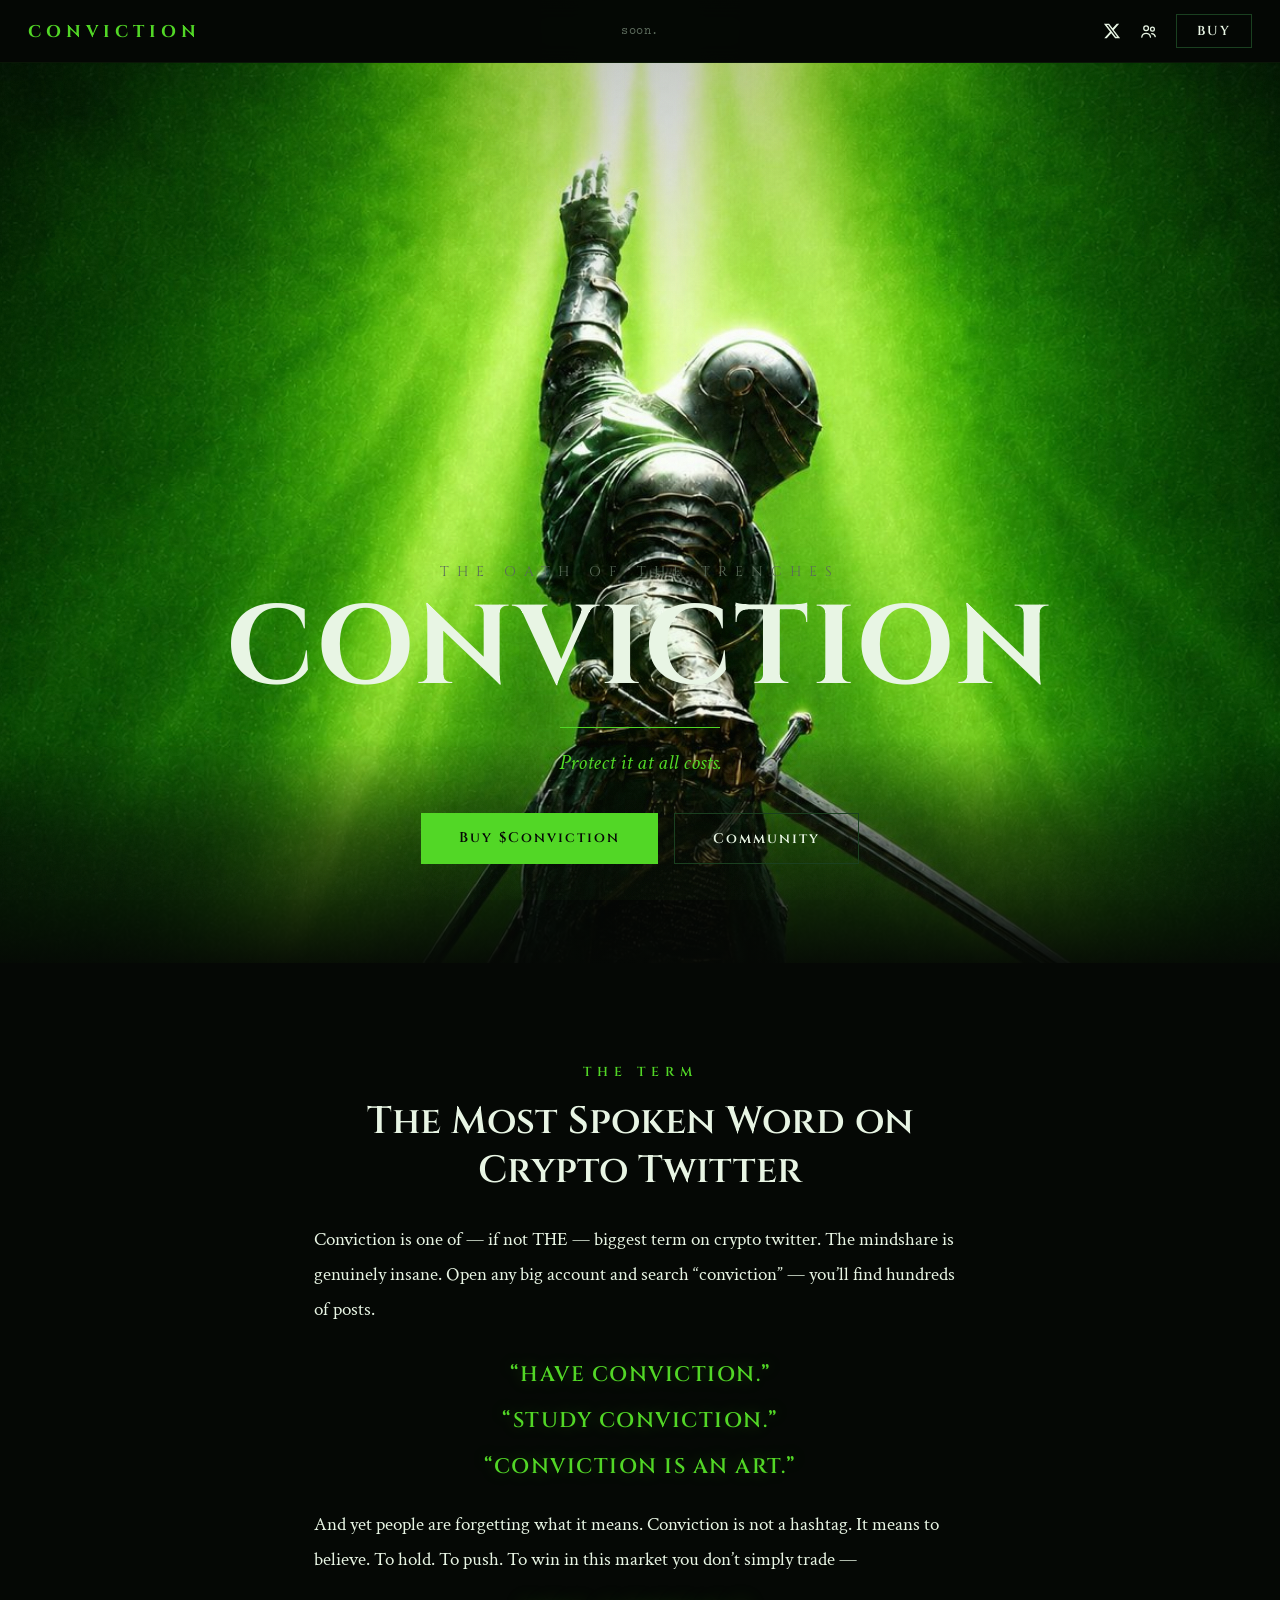
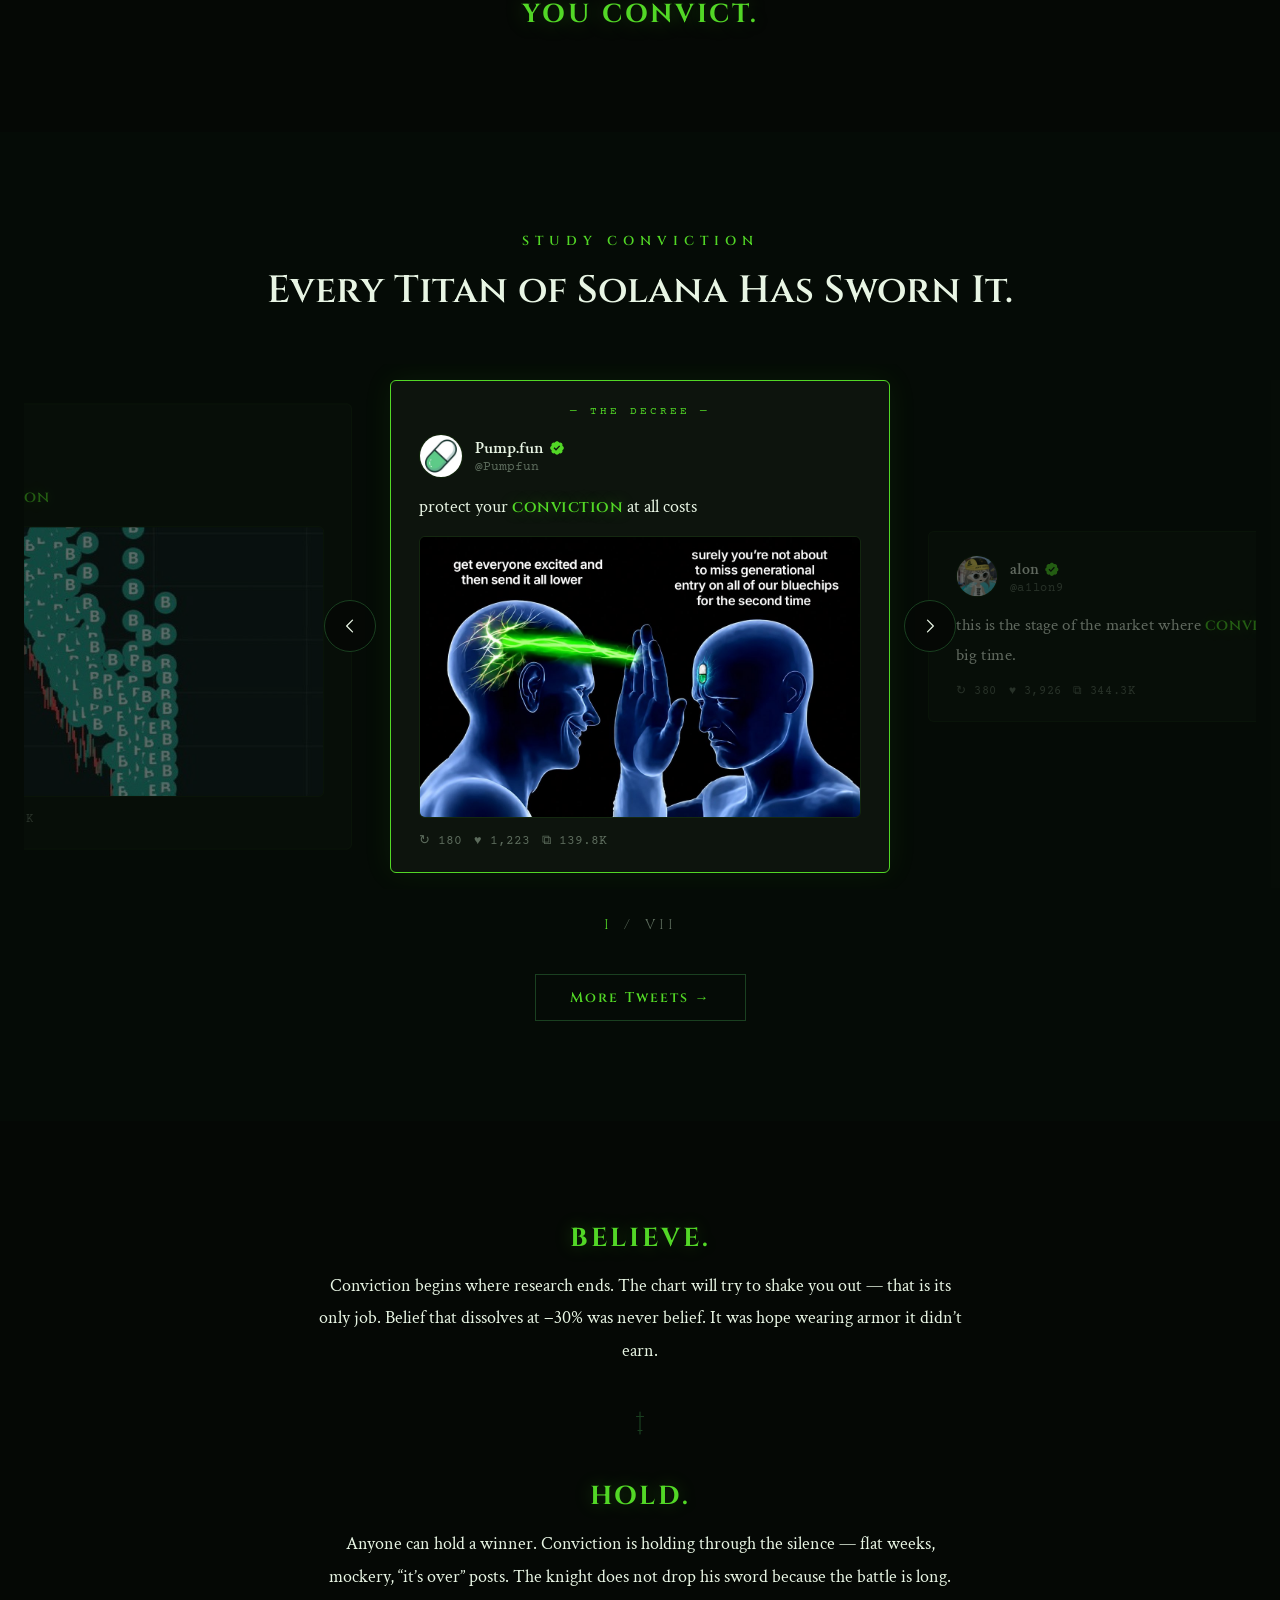
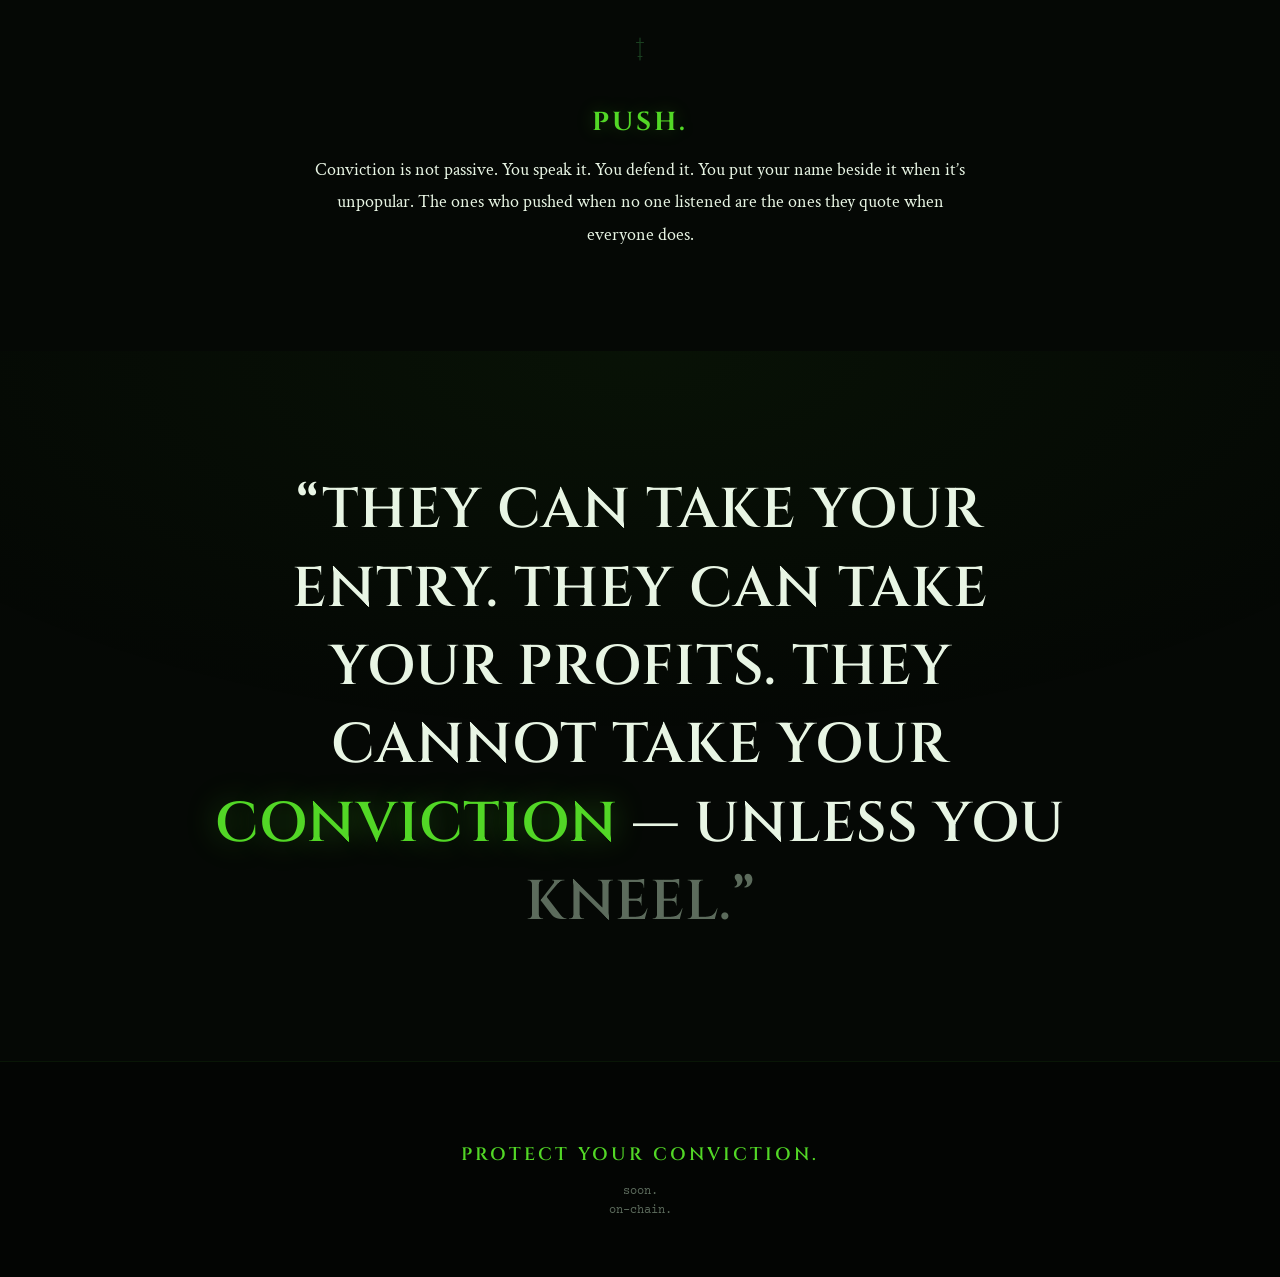
==== index.html @ 2b57e134 "Looped tweet gallery, compressed hero banner (2.2MB png -> 211KB jpg) Co-Authored-By: Claude Fable 5" ====
<!DOCTYPE html>
<html lang="en">
<head>
<meta charset="UTF-8">
<meta name="viewport" content="width=device-width, initial-scale=1.0">
<title>CONVICTION — Protect Your Conviction</title>
<meta name="description" content="Conviction is not a hashtag. It means to believe. To hold. To push. Protect it at all costs.">
<meta property="og:title" content="CONVICTION — Protect Your Conviction">
<meta property="og:description" content="The oath of the trenches. Protect it at all costs.">
<meta property="og:image" content="/static/hero.jpg">
<meta property="og:type" content="website">
<link rel="icon" href="/favicon.ico">
<link rel="preconnect" href="https://fonts.googleapis.com">
<link rel="preconnect" href="https://fonts.gstatic.com" crossorigin>
<link href="https://fonts.googleapis.com/css2?family=Cinzel:wght@400;600;700&family=Crimson+Text:ital,wght@0,400;0,600;1,400&family=Courier+Prime&display=swap" rel="stylesheet">
<link rel="stylesheet" href="style.css">
</head>
<body>

<!-- ambient layers -->
<div class="ray" aria-hidden="true"></div>
<div class="grain" aria-hidden="true"></div>

<!-- NAV -->
<nav class="nav">
  <a class="nav-brand" href="#top">CONVICTION</a>
  <button class="nav-ca js-copy" type="button" title="copy contract address">
    <span class="js-ca">soon.</span>
  </button>
  <div class="nav-right">
    <a class="nav-icon js-x" href="#" target="_blank" rel="noopener" aria-label="X">
      <svg viewBox="0 0 24 24" width="18" height="18" fill="currentColor"><path d="M18.244 2.25h3.308l-7.227 8.26 8.502 11.24H16.17l-5.214-6.817L4.99 21.75H1.68l7.73-8.835L1.254 2.25H8.08l4.713 6.231zm-1.161 17.52h1.833L7.084 4.126H5.117z"/></svg>
    </a>
    <a class="nav-icon js-community" href="#" target="_blank" rel="noopener" aria-label="Community">
      <svg viewBox="0 0 24 24" width="19" height="19" fill="none" stroke="currentColor" stroke-width="1.6" stroke-linecap="round" stroke-linejoin="round"><circle cx="9" cy="8" r="3"/><path d="M3.5 19c.6-3 2.8-4.5 5.5-4.5s4.9 1.5 5.5 4.5"/><circle cx="17" cy="9" r="2.4"/><path d="M16 14.7c2.3.2 4 1.6 4.5 3.8"/></svg>
    </a>
    <a class="nav-acquire js-buy" href="#" target="_blank" rel="noopener">BUY</a>
  </div>
</nav>

<!-- I — HERO -->
<header class="hero" id="top">
  <img class="hero-img" src="static/hero.jpg" alt="" onerror="this.style.display='none'">
  <div class="hero-overlay"></div>
  <div class="hero-content">
    <p class="hero-kicker">THE OATH OF THE TRENCHES</p>
    <h1 class="hero-title">CONVICTION</h1>
    <div class="hero-line"></div>
    <p class="hero-sub">Protect it at all costs.</p>
    <div class="hero-actions">
      <a class="btn btn-solid js-buy" href="#" target="_blank" rel="noopener">Buy $Conviction</a>
      <a class="btn btn-ghost js-community" href="#" target="_blank" rel="noopener">Community</a>
    </div>
  </div>
</header>

<main>

<!-- II — THE TERM -->
<section class="section term reveal" id="term">
  <p class="eyebrow">THE TERM</p>
  <h2 class="section-title">The Most Spoken Word on Crypto Twitter</h2>
  <p class="prose">Conviction is one of — if not THE — biggest term on crypto twitter. The mindshare is genuinely insane. Open any big account and search &ldquo;conviction&rdquo; — you&rsquo;ll find hundreds of posts.</p>
  <div class="commandments">
    <p class="commandment">&ldquo;HAVE CONVICTION.&rdquo;</p>
    <p class="commandment">&ldquo;STUDY CONVICTION.&rdquo;</p>
    <p class="commandment">&ldquo;CONVICTION IS AN ART.&rdquo;</p>
  </div>
  <p class="prose">And yet people are forgetting what it means. Conviction is not a hashtag. It means to believe. To hold. To push. To win in this market you don&rsquo;t simply trade —</p>
  <p class="term-final">YOU CONVICT.</p>
</section>

<!-- III — THE ARCHIVE (gallery) -->
<section class="section archive" id="archive">
  <div class="archive-head reveal">
    <p class="eyebrow">STUDY CONVICTION</p>
    <h2 class="section-title">Every Titan of Solana Has Sworn It.</h2>
  </div>

  <div class="gallery reveal">
    <button class="gal-arrow gal-prev" type="button" aria-label="Previous tweet">
      <svg viewBox="0 0 24 24" width="20" height="20" fill="none" stroke="currentColor" stroke-width="1.5" stroke-linecap="round" stroke-linejoin="round"><path d="M15 5l-7 7 7 7"/></svg>
    </button>

    <div class="gal-track" id="galTrack">

      <!-- 1. pump.fun — THE DECREE -->
      <a class="tweet tweet-main" href="https://x.com/Pumpfun/status/2074941511607750800" target="_blank" rel="noopener">
        <p class="decree">— THE DECREE —</p>
        <div class="tweet-head">
          <img class="tweet-avatar" src="static/avatars/pumpfun.jpg" alt="" onerror="this.style.visibility='hidden'">
          <div class="tweet-id">
            <span class="tweet-name">Pump.fun
              <svg class="verified" viewBox="0 0 24 24" width="16" height="16" fill="currentColor"><path d="M22.25 12c0-1.43-.88-2.67-2.19-3.34.46-1.39.2-2.9-.81-3.91s-2.52-1.27-3.91-.81c-.66-1.31-1.91-2.19-3.34-2.19s-2.67.88-3.33 2.19c-1.4-.46-2.91-.2-3.92.81s-1.26 2.52-.8 3.91c-1.31.67-2.2 1.91-2.2 3.34s.89 2.67 2.2 3.34c-.46 1.39-.21 2.9.8 3.91s2.52 1.26 3.91.81c.67 1.31 1.91 2.19 3.34 2.19s2.68-.88 3.34-2.19c1.39.45 2.9.2 3.91-.81s1.27-2.52.81-3.91c1.31-.67 2.19-1.91 2.19-3.34zm-11.71 4.2L6.8 12.46l1.41-1.42 2.26 2.26 4.8-5.23 1.47 1.36-6.2 6.77z"/></svg>
            </span>
            <span class="tweet-handle">@Pumpfun</span>
          </div>
        </div>
        <p class="tweet-text">protect your <em class="cv">conviction</em> at all costs</p>
        <div class="media-wrap"><img class="tweet-media" src="static/tweets/pumpfun-main.jpg" alt="" onerror="this.parentNode.style.display='none'"></div>
        <p class="tweet-stats">↻ 180&ensp;&ensp;♥ 1,223&ensp;&ensp;⧉ 139.8K</p>
      </a>

      <!-- 2. alon — stage of the market -->
      <a class="tweet" href="https://x.com/a1lon9/status/1968063356042100841" target="_blank" rel="noopener">
        <div class="tweet-head">
          <img class="tweet-avatar" src="static/avatars/alon.jpg" alt="" onerror="this.style.visibility='hidden'">
          <div class="tweet-id">
            <span class="tweet-name">alon
              <svg class="verified" viewBox="0 0 24 24" width="16" height="16" fill="currentColor"><path d="M22.25 12c0-1.43-.88-2.67-2.19-3.34.46-1.39.2-2.9-.81-3.91s-2.52-1.27-3.91-.81c-.66-1.31-1.91-2.19-3.34-2.19s-2.67.88-3.33 2.19c-1.4-.46-2.91-.2-3.92.81s-1.26 2.52-.8 3.91c-1.31.67-2.2 1.91-2.2 3.34s.89 2.67 2.2 3.34c-.46 1.39-.21 2.9.8 3.91s2.52 1.26 3.91.81c.67 1.31 1.91 2.19 3.34 2.19s2.68-.88 3.34-2.19c1.39.45 2.9.2 3.91-.81s1.27-2.52.81-3.91c1.31-.67 2.19-1.91 2.19-3.34zm-11.71 4.2L6.8 12.46l1.41-1.42 2.26 2.26 4.8-5.23 1.47 1.36-6.2 6.77z"/></svg>
            </span>
            <span class="tweet-handle">@a1lon9</span>
          </div>
        </div>
        <p class="tweet-text">this is the stage of the market where <em class="cv">conviction</em> pays off big time.</p>
        <p class="tweet-stats">↻ 380&ensp;&ensp;♥ 3,926&ensp;&ensp;⧉ 344.3K</p>
      </a>

      <!-- 3. Solana -->
      <a class="tweet" href="https://x.com/solana/status/1869889518637379906" target="_blank" rel="noopener">
        <div class="tweet-head">
          <img class="tweet-avatar" src="static/avatars/solana.jpg" alt="" onerror="this.style.visibility='hidden'">
          <div class="tweet-id">
            <span class="tweet-name">Solana
              <svg class="verified" viewBox="0 0 24 24" width="16" height="16" fill="currentColor"><path d="M22.25 12c0-1.43-.88-2.67-2.19-3.34.46-1.39.2-2.9-.81-3.91s-2.52-1.27-3.91-.81c-.66-1.31-1.91-2.19-3.34-2.19s-2.67.88-3.33 2.19c-1.4-.46-2.91-.2-3.92.81s-1.26 2.52-.8 3.91c-1.31.67-2.2 1.91-2.2 3.34s.89 2.67 2.2 3.34c-.46 1.39-.21 2.9.8 3.91s2.52 1.26 3.91.81c.67 1.31 1.91 2.19 3.34 2.19s2.68-.88 3.34-2.19c1.39.45 2.9.2 3.91-.81s1.27-2.52.81-3.91c1.31-.67 2.19-1.91 2.19-3.34zm-11.71 4.2L6.8 12.46l1.41-1.42 2.26 2.26 4.8-5.23 1.47 1.36-6.2 6.77z"/></svg>
            </span>
            <span class="tweet-handle">@solana</span>
          </div>
        </div>
        <p class="tweet-text"><em class="cv">conviction</em>.</p>
        <div class="media-wrap"><img class="tweet-media" src="static/tweets/solana.jpg" alt="" onerror="this.parentNode.style.display='none'"></div>
        <p class="tweet-stats">↻ 11&ensp;&ensp;♥ 52&ensp;&ensp;⧉ 8.7K</p>
      </a>

      <!-- 4. toly -->
      <a class="tweet" href="https://x.com/toly/status/1854291331730047481" target="_blank" rel="noopener">
        <div class="tweet-head">
          <img class="tweet-avatar" src="static/avatars/toly.jpg" alt="" onerror="this.style.visibility='hidden'">
          <div class="tweet-id">
            <span class="tweet-name">toly
              <svg class="verified" viewBox="0 0 24 24" width="16" height="16" fill="currentColor"><path d="M22.25 12c0-1.43-.88-2.67-2.19-3.34.46-1.39.2-2.9-.81-3.91s-2.52-1.27-3.91-.81c-.66-1.31-1.91-2.19-3.34-2.19s-2.67.88-3.33 2.19c-1.4-.46-2.91-.2-3.92.81s-1.26 2.52-.8 3.91c-1.31.67-2.2 1.91-2.2 3.34s.89 2.67 2.2 3.34c-.46 1.39-.21 2.9.8 3.91s2.52 1.26 3.91.81c.67 1.31 1.91 2.19 3.34 2.19s2.68-.88 3.34-2.19c1.39.45 2.9.2 3.91-.81s1.27-2.52.81-3.91c1.31-.67 2.19-1.91 2.19-3.34zm-11.71 4.2L6.8 12.46l1.41-1.42 2.26 2.26 4.8-5.23 1.47 1.36-6.2 6.77z"/></svg>
            </span>
            <span class="tweet-handle">@toly</span>
          </div>
        </div>
        <p class="tweet-text"><em class="cv">Conviction</em> and charisma kind of go hand in hand.</p>
        <p class="tweet-stats">↻ 1&ensp;&ensp;♥ 7&ensp;&ensp;⧉ 663</p>
      </a>

      <!-- 5. alon — trump -->
      <a class="tweet" href="https://x.com/a1lon9/status/1796316777519149470" target="_blank" rel="noopener">
        <div class="tweet-head">
          <img class="tweet-avatar" src="static/avatars/alon.jpg" alt="" onerror="this.style.visibility='hidden'">
          <div class="tweet-id">
            <span class="tweet-name">alon
              <svg class="verified" viewBox="0 0 24 24" width="16" height="16" fill="currentColor"><path d="M22.25 12c0-1.43-.88-2.67-2.19-3.34.46-1.39.2-2.9-.81-3.91s-2.52-1.27-3.91-.81c-.66-1.31-1.91-2.19-3.34-2.19s-2.67.88-3.33 2.19c-1.4-.46-2.91-.2-3.92.81s-1.26 2.52-.8 3.91c-1.31.67-2.2 1.91-2.2 3.34s.89 2.67 2.2 3.34c-.46 1.39-.21 2.9.8 3.91s2.52 1.26 3.91.81c.67 1.31 1.91 2.19 3.34 2.19s2.68-.88 3.34-2.19c1.39.45 2.9.2 3.91-.81s1.27-2.52.81-3.91c1.31-.67 2.19-1.91 2.19-3.34zm-11.71 4.2L6.8 12.46l1.41-1.42 2.26 2.26 4.8-5.23 1.47 1.36-6.2 6.77z"/></svg>
            </span>
            <span class="tweet-handle">@a1lon9</span>
          </div>
        </div>
        <p class="tweet-text">trump is the first president with <em class="cv">conviction</em><br><br>let that sink in</p>
        <p class="tweet-stats">↻ 7&ensp;&ensp;♥ 98&ensp;&ensp;⧉ 8.3K</p>
      </a>

      <!-- 6. pump.fun — POV (video) -->
      <a class="tweet" href="https://x.com/Pumpfun/status/2068363103134269714" target="_blank" rel="noopener">
        <div class="tweet-head">
          <img class="tweet-avatar" src="static/avatars/pumpfun.jpg" alt="" onerror="this.style.visibility='hidden'">
          <div class="tweet-id">
            <span class="tweet-name">Pump.fun
              <svg class="verified" viewBox="0 0 24 24" width="16" height="16" fill="currentColor"><path d="M22.25 12c0-1.43-.88-2.67-2.19-3.34.46-1.39.2-2.9-.81-3.91s-2.52-1.27-3.91-.81c-.66-1.31-1.91-2.19-3.34-2.19s-2.67.88-3.33 2.19c-1.4-.46-2.91-.2-3.92.81s-1.26 2.52-.8 3.91c-1.31.67-2.2 1.91-2.2 3.34s.89 2.67 2.2 3.34c-.46 1.39-.21 2.9.8 3.91s2.52 1.26 3.91.81c.67 1.31 1.91 2.19 3.34 2.19s2.68-.88 3.34-2.19c1.39.45 2.9.2 3.91-.81s1.27-2.52.81-3.91c1.31-.67 2.19-1.91 2.19-3.34zm-11.71 4.2L6.8 12.46l1.41-1.42 2.26 2.26 4.8-5.23 1.47 1.36-6.2 6.77z"/></svg>
            </span>
            <span class="tweet-handle">@Pumpfun</span>
          </div>
        </div>
        <p class="tweet-text">POV: you just woke up to an Ansem candle on one of your <em class="cv">conviction</em> bags</p>
        <div class="media-wrap media-video"><img class="tweet-media" src="static/tweets/pumpfun-2-thumb.jpg" alt="" onerror="this.parentNode.style.display='none'"></div>
        <p class="tweet-stats">↻ 141&ensp;&ensp;♥ 2,147&ensp;&ensp;⧉ 250.8K</p>
      </a>

      <!-- 7. decu — study conviction -->
      <a class="tweet" href="https://x.com/notdecu/status/1977514870317928576" target="_blank" rel="noopener">
        <div class="tweet-head">
          <img class="tweet-avatar" src="static/avatars/decu.jpg" alt="" onerror="this.style.visibility='hidden'">
          <div class="tweet-id">
            <span class="tweet-name">decu
              <svg class="verified" viewBox="0 0 24 24" width="16" height="16" fill="currentColor"><path d="M22.25 12c0-1.43-.88-2.67-2.19-3.34.46-1.39.2-2.9-.81-3.91s-2.52-1.27-3.91-.81c-.66-1.31-1.91-2.19-3.34-2.19s-2.67.88-3.33 2.19c-1.4-.46-2.91-.2-3.92.81s-1.26 2.52-.8 3.91c-1.31.67-2.2 1.91-2.2 3.34s.89 2.67 2.2 3.34c-.46 1.39-.21 2.9.8 3.91s2.52 1.26 3.91.81c.67 1.31 1.91 2.19 3.34 2.19s2.68-.88 3.34-2.19c1.39.45 2.9.2 3.91-.81s1.27-2.52.81-3.91c1.31-.67 2.19-1.91 2.19-3.34zm-11.71 4.2L6.8 12.46l1.41-1.42 2.26 2.26 4.8-5.23 1.47 1.36-6.2 6.77z"/></svg>
            </span>
            <span class="tweet-handle">@notdecu</span>
          </div>
        </div>
        <p class="tweet-text">Study <em class="cv">conviction</em></p>
        <div class="media-wrap"><img class="tweet-media" src="static/tweets/decu.jpg" alt="" onerror="this.parentNode.style.display='none'"></div>
        <p class="tweet-stats">↻ 4&ensp;&ensp;♥ 55&ensp;&ensp;⧉ 19.6K</p>
      </a>

    </div>

    <button class="gal-arrow gal-next" type="button" aria-label="Next tweet">
      <svg viewBox="0 0 24 24" width="20" height="20" fill="none" stroke="currentColor" stroke-width="1.5" stroke-linecap="round" stroke-linejoin="round"><path d="M9 5l7 7-7 7"/></svg>
    </button>
  </div>

  <p class="gal-counter"><span id="galIndex">I</span>&ensp;/&ensp;VII</p>

  <div class="archive-more reveal">
    <a class="btn btn-archive" href="https://x.com/search?q=conviction%20(from%3Asolana%20OR%20from%3Apumpfun%20OR%20from%3Aa1lon9%20OR%20from%3Atoly%20OR%20from%3Ablknoiz06%20OR%20from%3Anotdecu%20OR%20from%3Aelonmusk%20OR%20from%3ACupseyy)&f=live&src=typed_query" target="_blank" rel="noopener">More Tweets →</a>
  </div>
</section>

<!-- IV — THE CODE -->
<section class="section code reveal" id="code">

  <div class="tenet">
    <h3 class="tenet-title">BELIEVE.</h3>
    <p class="tenet-text">Conviction begins where research ends. The chart will try to shake you out — that is its only job. Belief that dissolves at &minus;30% was never belief. It was hope wearing armor it didn&rsquo;t earn.</p>
  </div>

  <svg class="sword" viewBox="0 0 16 24" width="16" height="24" fill="none" stroke="currentColor" stroke-width="1.2" stroke-linecap="round" aria-hidden="true"><path d="M8 1v15M4.5 5.5h7M6 19.5h4M8 16v7"/></svg>

  <div class="tenet">
    <h3 class="tenet-title">HOLD.</h3>
    <p class="tenet-text">Anyone can hold a winner. Conviction is holding through the silence — flat weeks, mockery, &ldquo;it&rsquo;s over&rdquo; posts. The knight does not drop his sword because the battle is long.</p>
  </div>

  <svg class="sword" viewBox="0 0 16 24" width="16" height="24" fill="none" stroke="currentColor" stroke-width="1.2" stroke-linecap="round" aria-hidden="true"><path d="M8 1v15M4.5 5.5h7M6 19.5h4M8 16v7"/></svg>

  <div class="tenet">
    <h3 class="tenet-title">PUSH.</h3>
    <p class="tenet-text">Conviction is not passive. You speak it. You defend it. You put your name beside it when it&rsquo;s unpopular. The ones who pushed when no one listened are the ones they quote when everyone does.</p>
  </div>
</section>

<!-- V — BIG QUOTE -->
<section class="section bigquote" id="quote">
  <blockquote class="quote">
    <span class="qw" style="--i:0">&ldquo;THEY</span>
    <span class="qw" style="--i:1">CAN</span>
    <span class="qw" style="--i:2">TAKE</span>
    <span class="qw" style="--i:3">YOUR</span>
    <span class="qw" style="--i:4">ENTRY.</span>
    <span class="qw" style="--i:5">THEY</span>
    <span class="qw" style="--i:6">CAN</span>
    <span class="qw" style="--i:7">TAKE</span>
    <span class="qw" style="--i:8">YOUR</span>
    <span class="qw" style="--i:9">PROFITS.</span>
    <span class="qw" style="--i:10">THEY</span>
    <span class="qw" style="--i:11">CANNOT</span>
    <span class="qw" style="--i:12">TAKE</span>
    <span class="qw" style="--i:13">YOUR</span>
    <span class="qw qw-green" style="--i:14">CONVICTION</span>
    <span class="qw" style="--i:15">—</span>
    <span class="qw" style="--i:16">UNLESS</span>
    <span class="qw" style="--i:17">YOU</span>
    <span class="qw qw-grey" style="--i:18">KNEEL.&rdquo;</span>
  </blockquote>
</section>

</main>

<!-- FOOTER -->
<footer class="footer">
  <img class="footer-logo" src="static/logo-small.png" alt="" onerror="this.style.display='none'">
  <p class="footer-oath">PROTECT YOUR CONVICTION.</p>
  <p class="footer-ca">
    <button class="footer-ca-btn js-copy" type="button" title="copy contract address"><span class="js-ca">soon.</span></button>
    <span class="footer-onchain">on-chain.</span>
  </p>
</footer>

<div class="toast" id="toast">sworn.</div>

<script src="script.js"></script>
</body>
</html>
---- style.css ----
/* ============================================================
   CONVICTION — Protect Your Conviction
   abyss black · divine green · the light ray
   ============================================================ */

:root {
  --abyss: #050805;
  --armor: #0D140D;
  --green: #52D726;
  --emerald: #1A4020;
  --ray: #E8F5E4;
  --grey: #5C6B5C;
  --glow: rgba(82, 215, 38, 0.3);
  --serif-knight: 'Cinzel', serif;
  --serif-book: 'Crimson Text', serif;
  --mono: 'Courier Prime', monospace;
  --card-w: min(500px, 86vw);
}

* { margin: 0; padding: 0; box-sizing: border-box; }

html {
  scroll-behavior: smooth;
  background: var(--abyss);
}

body {
  background: var(--abyss);
  color: var(--ray);
  font-family: var(--serif-book);
  overflow-x: hidden;
  -webkit-font-smoothing: antialiased;
}

::selection { background: rgba(82, 215, 38, 0.25); color: var(--ray); }

/* ---------- ambient: the light ray ---------- */

.ray {
  position: fixed;
  top: 0;
  left: 30%;
  width: 40%;
  height: 100%;
  background: linear-gradient(90deg, transparent 0%, rgba(82, 215, 38, 0.03) 50%, transparent 100%);
  pointer-events: none;
  z-index: 1;
}

/* ---------- ambient: grain ---------- */

.grain {
  position: fixed;
  inset: 0;
  background-image: url("data:image/svg+xml,%3Csvg xmlns='http://www.w3.org/2000/svg' width='200' height='200'%3E%3Cfilter id='n'%3E%3CfeTurbulence type='fractalNoise' baseFrequency='0.9' numOctaves='2' stitchTiles='stitch'/%3E%3C/filter%3E%3Crect width='200' height='200' filter='url(%23n)'/%3E%3C/svg%3E");
  opacity: 0.025;
  pointer-events: none;
  z-index: 2;
}

/* ---------- nav ---------- */

.nav {
  position: sticky;
  top: 0;
  z-index: 100;
  display: flex;
  align-items: center;
  justify-content: space-between;
  padding: 14px 28px;
  background: rgba(5, 8, 5, 0.92);
  -webkit-backdrop-filter: blur(10px);
  backdrop-filter: blur(10px);
  border-bottom: 1px solid rgba(82, 215, 38, 0.08);
}

.nav-brand {
  font-family: var(--serif-knight);
  font-size: 17px;
  font-weight: 700;
  color: var(--green);
  letter-spacing: 5px;
  text-decoration: none;
}

.nav-ca {
  position: absolute;
  left: 50%;
  transform: translateX(-50%);
  background: none;
  border: none;
  cursor: pointer;
  font-family: var(--mono);
  font-size: 12px;
  color: var(--grey);
  letter-spacing: 0.5px;
  transition: color 0.25s ease;
  max-width: 42vw;
  overflow: hidden;
  text-overflow: ellipsis;
  white-space: nowrap;
}

.nav-ca:hover { color: var(--green); }

.nav-right {
  display: flex;
  align-items: center;
  gap: 18px;
}

.nav-icon {
  color: var(--ray);
  display: flex;
  align-items: center;
  transition: color 0.25s ease;
}

.nav-icon:hover { color: var(--green); }

.nav-acquire {
  font-family: var(--serif-knight);
  font-size: 13px;
  font-weight: 600;
  letter-spacing: 2px;
  color: var(--ray);
  text-decoration: none;
  border: 1px solid var(--emerald);
  padding: 7px 20px;
  transition: border-color 0.25s ease, background 0.25s ease;
}

.nav-acquire:hover {
  border-color: var(--green);
  background: rgba(82, 215, 38, 0.06);
}

/* ---------- hero ---------- */

.hero {
  position: relative;
  height: 100vh;
  min-height: 620px;
  display: flex;
  align-items: flex-end;
  justify-content: center;
  overflow: hidden;
}

.hero-img {
  position: absolute;
  inset: 0;
  width: 100%;
  height: 100%;
  object-fit: cover;
  object-position: center;
}

.hero-overlay {
  position: absolute;
  inset: 0;
  background:
    linear-gradient(to top, rgba(5, 8, 5, 0.95) 0%, rgba(5, 8, 5, 0.55) 14%, transparent 25%),
    linear-gradient(to bottom, rgba(5, 8, 5, 0.2) 0%, transparent 30%);
}

.hero-content {
  position: relative;
  z-index: 3;
  text-align: center;
  padding: 0 20px 11vh;
  animation: hero-rise 1.4s cubic-bezier(0.22, 1, 0.36, 1) both;
}

@keyframes hero-rise {
  from { opacity: 0; transform: translateY(24px); }
  to { opacity: 1; transform: translateY(0); }
}

.hero-kicker {
  font-family: var(--serif-knight);
  font-size: 14px;
  color: var(--grey);
  letter-spacing: 8px;
}

.hero-title {
  font-family: var(--serif-knight);
  font-size: clamp(50px, 11vw, 112px);
  font-weight: 700;
  color: var(--ray);
  letter-spacing: 3px;
  line-height: 1.05;
  margin-top: 10px;
  text-shadow: 0 0 60px rgba(82, 215, 38, 0.25);
}

.hero-line {
  width: 160px;
  height: 1px;
  margin: 18px auto 0;
  background: var(--green);
  box-shadow: 0 0 12px rgba(82, 215, 38, 0.4);
}

.hero-sub {
  font-style: italic;
  font-size: 22px;
  color: var(--green);
  margin-top: 20px;
  text-shadow: 0 0 20px rgba(82, 215, 38, 0.3);
}

.hero-actions {
  display: flex;
  justify-content: center;
  gap: 16px;
  margin-top: 36px;
  flex-wrap: wrap;
}

/* ---------- buttons ---------- */

.btn {
  font-family: var(--serif-knight);
  font-size: 14px;
  font-weight: 600;
  letter-spacing: 2px;
  text-decoration: none;
  padding: 15px 38px;
  transition: box-shadow 0.3s ease, border-color 0.3s ease, background 0.3s ease;
}

.btn-solid {
  background: var(--green);
  color: var(--abyss);
}

.btn-solid:hover { box-shadow: 0 0 30px rgba(82, 215, 38, 0.3); }

.btn-ghost {
  border: 1px solid var(--emerald);
  color: var(--ray);
}

.btn-ghost:hover {
  border-color: var(--green);
  background: rgba(82, 215, 38, 0.06);
}

.btn-archive {
  display: inline-block;
  color: var(--green);
  border: 1px solid var(--emerald);
  padding: 13px 34px;
}

.btn-archive:hover {
  border-color: var(--green);
  box-shadow: 0 0 24px rgba(82, 215, 38, 0.15);
}

/* ---------- sections (shared) ---------- */

main { position: relative; z-index: 3; }

.section {
  padding: 100px 24px;
}

.eyebrow {
  font-family: var(--serif-knight);
  font-size: 13px;
  font-weight: 600;
  color: var(--green);
  letter-spacing: 6px;
  text-align: center;
}

.section-title {
  font-family: var(--serif-knight);
  font-size: clamp(28px, 4.2vw, 38px);
  font-weight: 600;
  color: var(--ray);
  text-align: center;
  margin-top: 16px;
  line-height: 1.3;
}

/* ---------- II — the term ---------- */

.term {
  max-width: 700px;
  margin: 0 auto;
}

.prose {
  font-size: 19px;
  line-height: 1.85;
  margin-top: 26px;
}

.commandments { margin-top: 34px; }

.commandment {
  font-family: var(--serif-knight);
  font-size: 21px;
  font-weight: 600;
  color: var(--green);
  text-align: center;
  margin: 18px 0;
  letter-spacing: 1.5px;
  text-shadow: 0 0 16px rgba(82, 215, 38, 0.3);
}

.term-final {
  font-family: var(--serif-knight);
  font-size: 26px;
  font-weight: 700;
  color: var(--green);
  text-align: center;
  margin-top: 20px;
  letter-spacing: 3px;
  text-shadow: 0 0 20px rgba(82, 215, 38, 0.35);
}

/* ---------- III — the archive (gallery) ---------- */

.archive {
  background: rgba(26, 64, 32, 0.06);
  overflow: hidden;
}

.gallery {
  position: relative;
  margin-top: 48px;
}

.gal-track {
  display: flex;
  align-items: center;
  gap: 28px;
  overflow-x: auto;
  scroll-snap-type: x mandatory;
  padding: 16px calc(50vw - var(--card-w) / 2 - 24px);
  scrollbar-width: none;
  -ms-overflow-style: none;
  -webkit-overflow-scrolling: touch;
}

.gal-track::-webkit-scrollbar { display: none; }

.gal-arrow {
  position: absolute;
  top: 50%;
  transform: translateY(-50%);
  z-index: 10;
  width: 52px;
  height: 52px;
  display: flex;
  align-items: center;
  justify-content: center;
  background: rgba(5, 8, 5, 0.8);
  -webkit-backdrop-filter: blur(6px);
  backdrop-filter: blur(6px);
  border: 1px solid var(--emerald);
  border-radius: 50%;
  color: var(--ray);
  cursor: pointer;
  transition: border-color 0.25s ease, color 0.25s ease, box-shadow 0.25s ease, opacity 0.25s ease;
}

.gal-arrow:hover {
  border-color: var(--green);
  color: var(--green);
  box-shadow: 0 0 20px rgba(82, 215, 38, 0.15);
}

.gal-prev { left: max(16px, calc(50vw - var(--card-w) / 2 - 90px)); }
.gal-next { right: max(16px, calc(50vw - var(--card-w) / 2 - 90px)); }

.gal-counter {
  font-family: var(--serif-knight);
  font-size: 14px;
  letter-spacing: 4px;
  color: var(--grey);
  text-align: center;
  margin-top: 26px;
}

.gal-counter #galIndex { color: var(--green); }

/* ---------- tweet cards ---------- */

.tweet {
  flex: 0 0 var(--card-w);
  scroll-snap-align: center;
  display: block;
  background: var(--armor);
  border: 1px solid rgba(82, 215, 38, 0.08);
  border-radius: 6px;
  padding: 24px 28px;
  text-decoration: none;
  color: var(--ray);
  opacity: 0.4;
  transform: scale(0.96);
  transition: border-color 0.3s ease, box-shadow 0.3s ease, opacity 0.45s ease, transform 0.45s ease;
}

.tweet.active {
  opacity: 1;
  transform: scale(1);
}

.tweet:hover {
  border-color: rgba(82, 215, 38, 0.25);
  box-shadow: 0 0 24px rgba(82, 215, 38, 0.05);
}

.tweet-main {
  border-color: var(--green);
  box-shadow: 0 0 30px rgba(82, 215, 38, 0.08);
}

.tweet-main:hover {
  border-color: var(--green);
  box-shadow: 0 0 40px rgba(82, 215, 38, 0.14);
}

.decree {
  font-family: var(--mono);
  font-size: 11px;
  color: var(--green);
  letter-spacing: 3px;
  text-align: center;
  margin-bottom: 16px;
}

.tweet-head {
  display: flex;
  align-items: center;
  gap: 12px;
}

.tweet-avatar {
  width: 44px;
  height: 44px;
  border-radius: 50%;
  border: 1px solid rgba(82, 215, 38, 0.15);
  object-fit: cover;
  background: var(--abyss);
  flex-shrink: 0;
}

.tweet-id {
  display: flex;
  flex-direction: column;
  gap: 1px;
  min-width: 0;
}

.tweet-name {
  font-weight: 600;
  font-size: 17px;
  color: var(--ray);
  display: flex;
  align-items: center;
  gap: 5px;
}

.verified { color: var(--green); flex-shrink: 0; }

.tweet-handle {
  font-family: var(--mono);
  font-size: 13px;
  color: var(--grey);
}

.tweet-text {
  font-size: 18px;
  line-height: 1.7;
  margin-top: 14px;
}

.cv {
  font-family: var(--serif-knight);
  font-style: normal;
  font-weight: 600;
  font-size: 0.9em;
  color: var(--green);
  letter-spacing: 0.5px;
  text-shadow: 0 0 14px rgba(82, 215, 38, 0.35);
}

.media-wrap {
  position: relative;
  margin-top: 14px;
  border-radius: 6px;
  border: 1px solid rgba(82, 215, 38, 0.1);
  overflow: hidden;
}

.tweet-media {
  display: block;
  width: 100%;
  max-height: 280px;
  object-fit: cover;
}

.media-video::after {
  content: '';
  position: absolute;
  top: 50%;
  left: 50%;
  transform: translate(-50%, -50%);
  width: 54px;
  height: 54px;
  border-radius: 50%;
  background: rgba(5, 8, 5, 0.65) url("data:image/svg+xml,%3Csvg xmlns='http://www.w3.org/2000/svg' viewBox='0 0 24 24'%3E%3Cpath d='M9 6.5v11l9-5.5z' fill='%23E8F5E4'/%3E%3C/svg%3E") center / 26px no-repeat;
  border: 1px solid rgba(82, 215, 38, 0.35);
  box-shadow: 0 0 20px rgba(82, 215, 38, 0.15);
}

.tweet-stats {
  font-family: var(--mono);
  font-size: 12.5px;
  color: var(--grey);
  margin-top: 14px;
}

.archive-more {
  text-align: center;
  margin-top: 40px;
}

/* ---------- IV — the code ---------- */

.code {
  max-width: 700px;
  margin: 0 auto;
  text-align: center;
}

.tenet:first-child { margin-top: 0; }

.tenet { margin-top: 44px; }

.tenet-title {
  font-family: var(--serif-knight);
  font-size: 26px;
  font-weight: 700;
  color: var(--green);
  letter-spacing: 3px;
  text-shadow: 0 0 18px rgba(82, 215, 38, 0.3);
}

.tenet-text {
  font-size: 18px;
  line-height: 1.8;
  margin-top: 14px;
  text-align: center;
}

.sword {
  display: block;
  margin: 44px auto 0;
  color: var(--emerald);
}

/* ---------- V — big quote ---------- */

.bigquote {
  padding: 120px 24px;
  background: radial-gradient(ellipse 70% 55% at 50% 0%, rgba(82, 215, 38, 0.05), transparent);
  display: flex;
  justify-content: center;
}

.quote {
  font-family: var(--serif-knight);
  font-size: clamp(30px, 5.5vw, 56px);
  font-weight: 600;
  color: var(--ray);
  line-height: 1.4;
  max-width: 880px;
  text-align: center;
  letter-spacing: 1px;
}

.qw {
  display: inline-block;
  opacity: 0;
  transform: translateY(14px);
  transition: opacity 0.6s ease, transform 0.6s ease;
  transition-delay: calc(var(--i) * 90ms);
}

.quote.in .qw {
  opacity: 1;
  transform: translateY(0);
}

.qw-green {
  color: var(--green);
  text-shadow: 0 0 30px rgba(82, 215, 38, 0.4);
}

.qw-grey { color: var(--grey); }

/* ---------- footer ---------- */

.footer {
  position: relative;
  z-index: 3;
  background: #030503;
  padding: 60px 24px;
  border-top: 1px solid rgba(82, 215, 38, 0.08);
  text-align: center;
}

.footer-logo {
  width: 56px;
  height: auto;
  opacity: 0.8;
  margin: 0 auto;
  display: block;
}

.footer-oath {
  font-family: var(--serif-knight);
  font-size: 18px;
  font-weight: 600;
  color: var(--green);
  letter-spacing: 3px;
  margin-top: 20px;
  animation: oath-pulse 4s ease-in-out infinite;
}

@keyframes oath-pulse {
  0%, 100% { text-shadow: 0 0 10px rgba(82, 215, 38, 0.4); }
  50% { text-shadow: 0 0 24px rgba(82, 215, 38, 0.4); }
}

.footer-ca {
  margin-top: 18px;
  font-family: var(--mono);
  font-size: 12px;
  color: var(--grey);
}

.footer-ca-btn {
  background: none;
  border: none;
  cursor: pointer;
  font-family: var(--mono);
  font-size: 12px;
  color: var(--grey);
  transition: color 0.25s ease;
  word-break: break-all;
}

.footer-ca-btn:hover { color: var(--green); }

.footer-onchain { display: block; margin-top: 6px; }

/* ---------- toast ---------- */

.toast {
  position: fixed;
  bottom: 32px;
  left: 50%;
  transform: translateX(-50%) translateY(12px);
  z-index: 200;
  background: var(--armor);
  border: 1px solid rgba(82, 215, 38, 0.35);
  color: var(--green);
  font-family: var(--mono);
  font-size: 13px;
  letter-spacing: 2px;
  padding: 10px 26px;
  border-radius: 4px;
  box-shadow: 0 0 24px rgba(82, 215, 38, 0.12);
  opacity: 0;
  pointer-events: none;
  transition: opacity 0.3s ease, transform 0.3s ease;
}

.toast.show {
  opacity: 1;
  transform: translateX(-50%) translateY(0);
}

/* ---------- reveal on scroll ---------- */

.reveal {
  opacity: 0;
  transform: translateY(14px);
  transition: opacity 0.7s ease, transform 0.7s ease;
  transition-delay: var(--d, 0ms);
}

.reveal.in {
  opacity: 1;
  transform: translateY(0);
}

/* ---------- responsive ---------- */

@media (max-width: 720px) {
  .nav { padding: 12px 16px; }
  .nav-ca { display: none; }
  .nav-right { gap: 14px; }
  .nav-acquire { padding: 6px 14px; }

  .hero-sub { font-size: 17px; }
  .hero-kicker { font-size: 12px; letter-spacing: 6px; }
  .hero-actions { flex-direction: column; align-items: center; }
  .btn { width: min(300px, 80vw); text-align: center; }

  .section { padding: 72px 20px; }
  .section-title { font-size: 26px; }
  .prose { font-size: 18px; }

  .archive { padding-left: 0; padding-right: 0; }
  .gal-track { gap: 16px; }
  .gal-arrow { display: none; }
  .tweet { padding: 20px 20px; }
  .tweet-text { font-size: 17px; }
}

@media (prefers-reduced-motion: reduce) {
  html { scroll-behavior: auto; }
  .hero-content { animation: none; }
  .footer-oath { animation: none; }
  .reveal, .qw { opacity: 1; transform: none; transition: none; }
  .tweet { transition: border-color 0.3s ease, box-shadow 0.3s ease; }
}
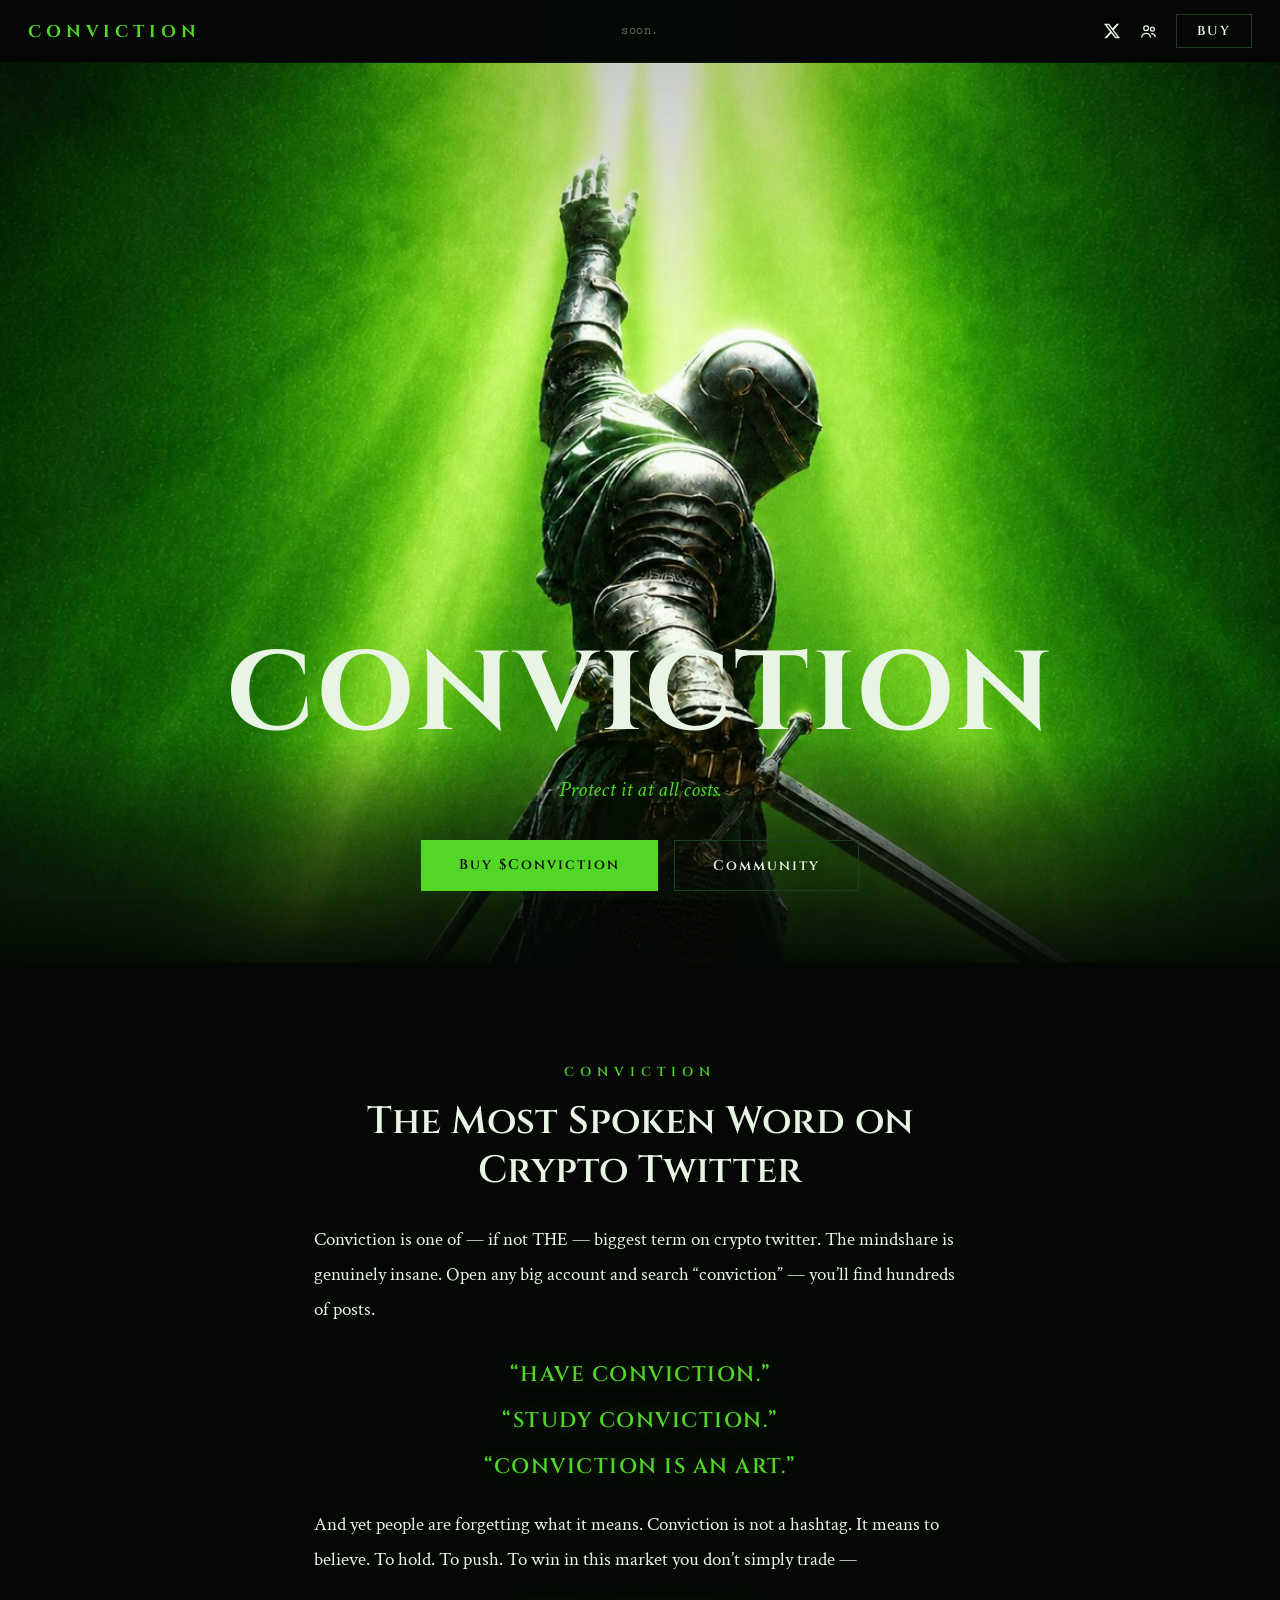
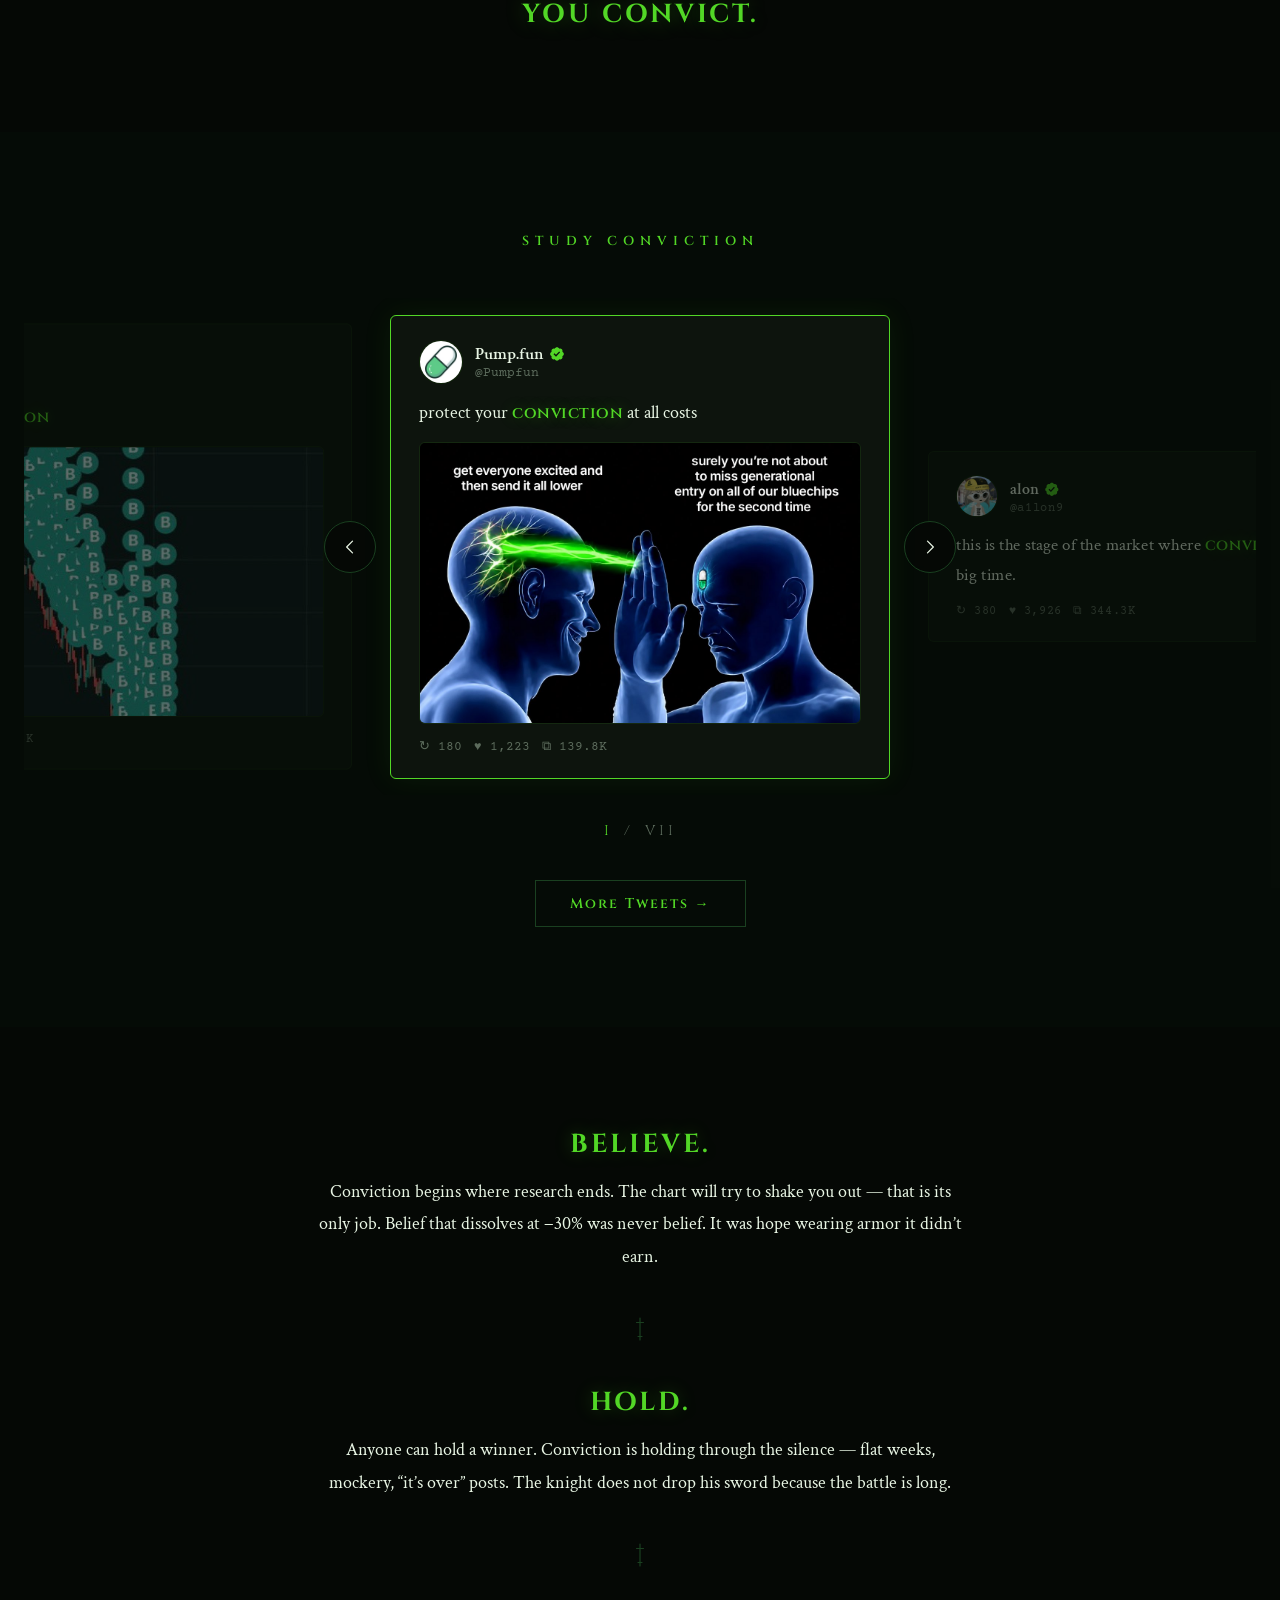
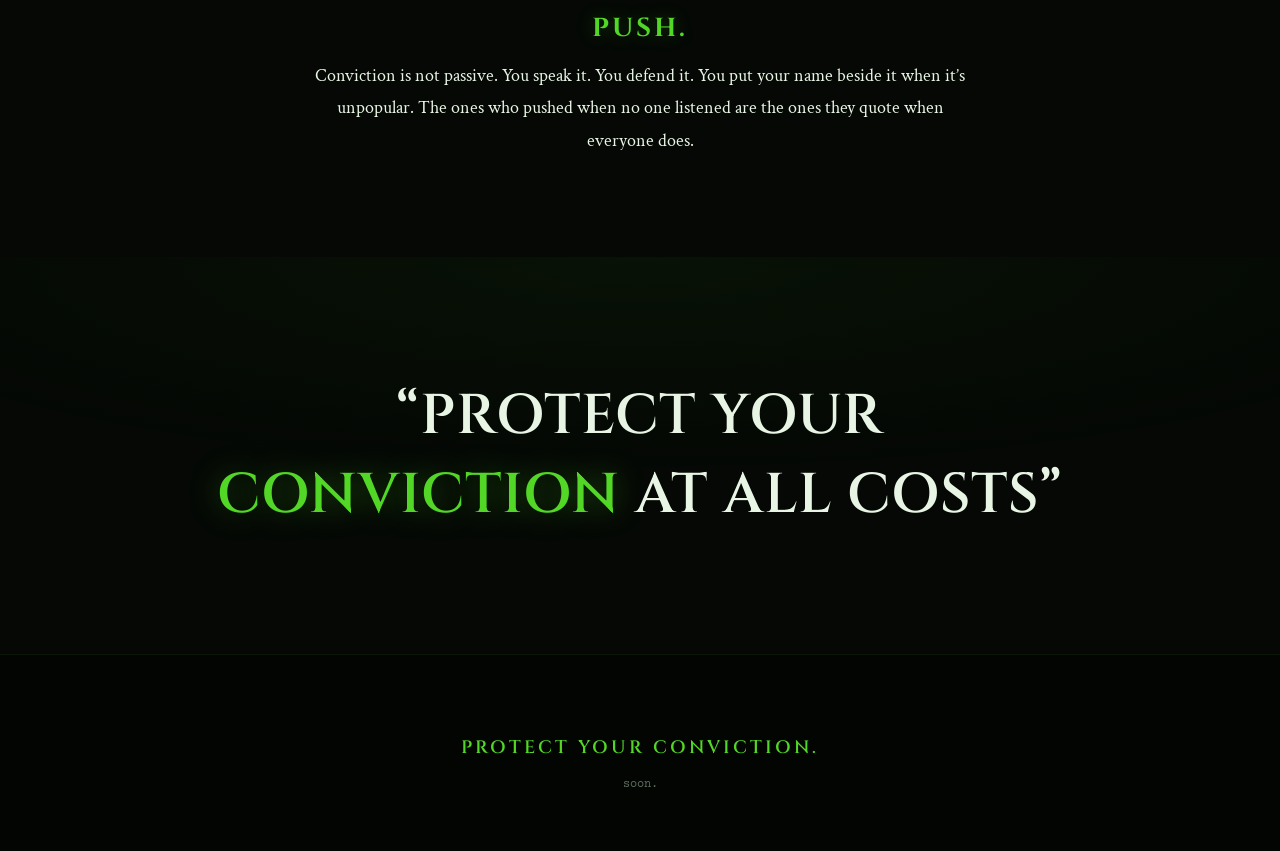
==== commit a2909ed6: "Trim copy: drop kicker, hero line, decree badge, archive title, on-chain; quote -> protect your conv" ====
--- a/index.html
+++ b/index.html
@@ -43,9 +43,7 @@
   <img class="hero-img" src="static/hero.jpg" alt="" onerror="this.style.display='none'">
   <div class="hero-overlay"></div>
   <div class="hero-content">
-    <p class="hero-kicker">THE OATH OF THE TRENCHES</p>
     <h1 class="hero-title">CONVICTION</h1>
-    <div class="hero-line"></div>
     <p class="hero-sub">Protect it at all costs.</p>
     <div class="hero-actions">
       <a class="btn btn-solid js-buy" href="#" target="_blank" rel="noopener">Buy $Conviction</a>
@@ -58,7 +56,7 @@
 
 <!-- II — THE TERM -->
 <section class="section term reveal" id="term">
-  <p class="eyebrow">THE TERM</p>
+  <p class="eyebrow">CONVICTION</p>
   <h2 class="section-title">The Most Spoken Word on Crypto Twitter</h2>
   <p class="prose">Conviction is one of — if not THE — biggest term on crypto twitter. The mindshare is genuinely insane. Open any big account and search &ldquo;conviction&rdquo; — you&rsquo;ll find hundreds of posts.</p>
   <div class="commandments">
@@ -74,7 +72,6 @@
 <section class="section archive" id="archive">
   <div class="archive-head reveal">
     <p class="eyebrow">STUDY CONVICTION</p>
-    <h2 class="section-title">Every Titan of Solana Has Sworn It.</h2>
   </div>
 
   <div class="gallery reveal">
@@ -86,7 +83,6 @@
 
       <!-- 1. pump.fun — THE DECREE -->
       <a class="tweet tweet-main" href="https://x.com/Pumpfun/status/2074941511607750800" target="_blank" rel="noopener">
-        <p class="decree">— THE DECREE —</p>
         <div class="tweet-head">
           <img class="tweet-avatar" src="static/avatars/pumpfun.jpg" alt="" onerror="this.style.visibility='hidden'">
           <div class="tweet-id">
@@ -234,25 +230,12 @@
 <!-- V — BIG QUOTE -->
 <section class="section bigquote" id="quote">
   <blockquote class="quote">
-    <span class="qw" style="--i:0">&ldquo;THEY</span>
-    <span class="qw" style="--i:1">CAN</span>
-    <span class="qw" style="--i:2">TAKE</span>
-    <span class="qw" style="--i:3">YOUR</span>
-    <span class="qw" style="--i:4">ENTRY.</span>
-    <span class="qw" style="--i:5">THEY</span>
-    <span class="qw" style="--i:6">CAN</span>
-    <span class="qw" style="--i:7">TAKE</span>
-    <span class="qw" style="--i:8">YOUR</span>
-    <span class="qw" style="--i:9">PROFITS.</span>
-    <span class="qw" style="--i:10">THEY</span>
-    <span class="qw" style="--i:11">CANNOT</span>
-    <span class="qw" style="--i:12">TAKE</span>
-    <span class="qw" style="--i:13">YOUR</span>
-    <span class="qw qw-green" style="--i:14">CONVICTION</span>
-    <span class="qw" style="--i:15">—</span>
-    <span class="qw" style="--i:16">UNLESS</span>
-    <span class="qw" style="--i:17">YOU</span>
-    <span class="qw qw-grey" style="--i:18">KNEEL.&rdquo;</span>
+    <span class="qw" style="--i:0">&ldquo;PROTECT</span>
+    <span class="qw" style="--i:1">YOUR</span>
+    <span class="qw qw-green" style="--i:2">CONVICTION</span>
+    <span class="qw" style="--i:3">AT</span>
+    <span class="qw" style="--i:4">ALL</span>
+    <span class="qw" style="--i:5">COSTS&rdquo;</span>
   </blockquote>
 </section>
 
@@ -264,7 +247,6 @@
   <p class="footer-oath">PROTECT YOUR CONVICTION.</p>
   <p class="footer-ca">
     <button class="footer-ca-btn js-copy" type="button" title="copy contract address"><span class="js-ca">soon.</span></button>
-    <span class="footer-onchain">on-chain.</span>
   </p>
 </footer>
 
--- a/style.css
+++ b/style.css
@@ -168,7 +168,7 @@
   position: relative;
   z-index: 3;
   text-align: center;
-  padding: 0 20px 11vh;
+  padding: 0 20px 8vh;
   animation: hero-rise 1.4s cubic-bezier(0.22, 1, 0.36, 1) both;
 }
 
@@ -177,13 +177,6 @@
   to { opacity: 1; transform: translateY(0); }
 }
 
-.hero-kicker {
-  font-family: var(--serif-knight);
-  font-size: 14px;
-  color: var(--grey);
-  letter-spacing: 8px;
-}
-
 .hero-title {
   font-family: var(--serif-knight);
   font-size: clamp(50px, 11vw, 112px);
@@ -191,16 +184,7 @@
   color: var(--ray);
   letter-spacing: 3px;
   line-height: 1.05;
-  margin-top: 10px;
   text-shadow: 0 0 60px rgba(82, 215, 38, 0.25);
-}
-
-.hero-line {
-  width: 160px;
-  height: 1px;
-  margin: 18px auto 0;
-  background: var(--green);
-  box-shadow: 0 0 12px rgba(82, 215, 38, 0.4);
 }
 
 .hero-sub {
@@ -425,15 +409,6 @@
 .tweet-main:hover {
   border-color: var(--green);
   box-shadow: 0 0 40px rgba(82, 215, 38, 0.14);
-}
-
-.decree {
-  font-family: var(--mono);
-  font-size: 11px;
-  color: var(--green);
-  letter-spacing: 3px;
-  text-align: center;
-  margin-bottom: 16px;
 }
 
 .tweet-head {
@@ -661,8 +636,6 @@
 
 .footer-ca-btn:hover { color: var(--green); }
 
-.footer-onchain { display: block; margin-top: 6px; }
-
 /* ---------- toast ---------- */
 
 .toast {
@@ -713,7 +686,6 @@
   .nav-acquire { padding: 6px 14px; }
 
   .hero-sub { font-size: 17px; }
-  .hero-kicker { font-size: 12px; letter-spacing: 6px; }
   .hero-actions { flex-direction: column; align-items: center; }
   .btn { width: min(300px, 80vw); text-align: center; }
 
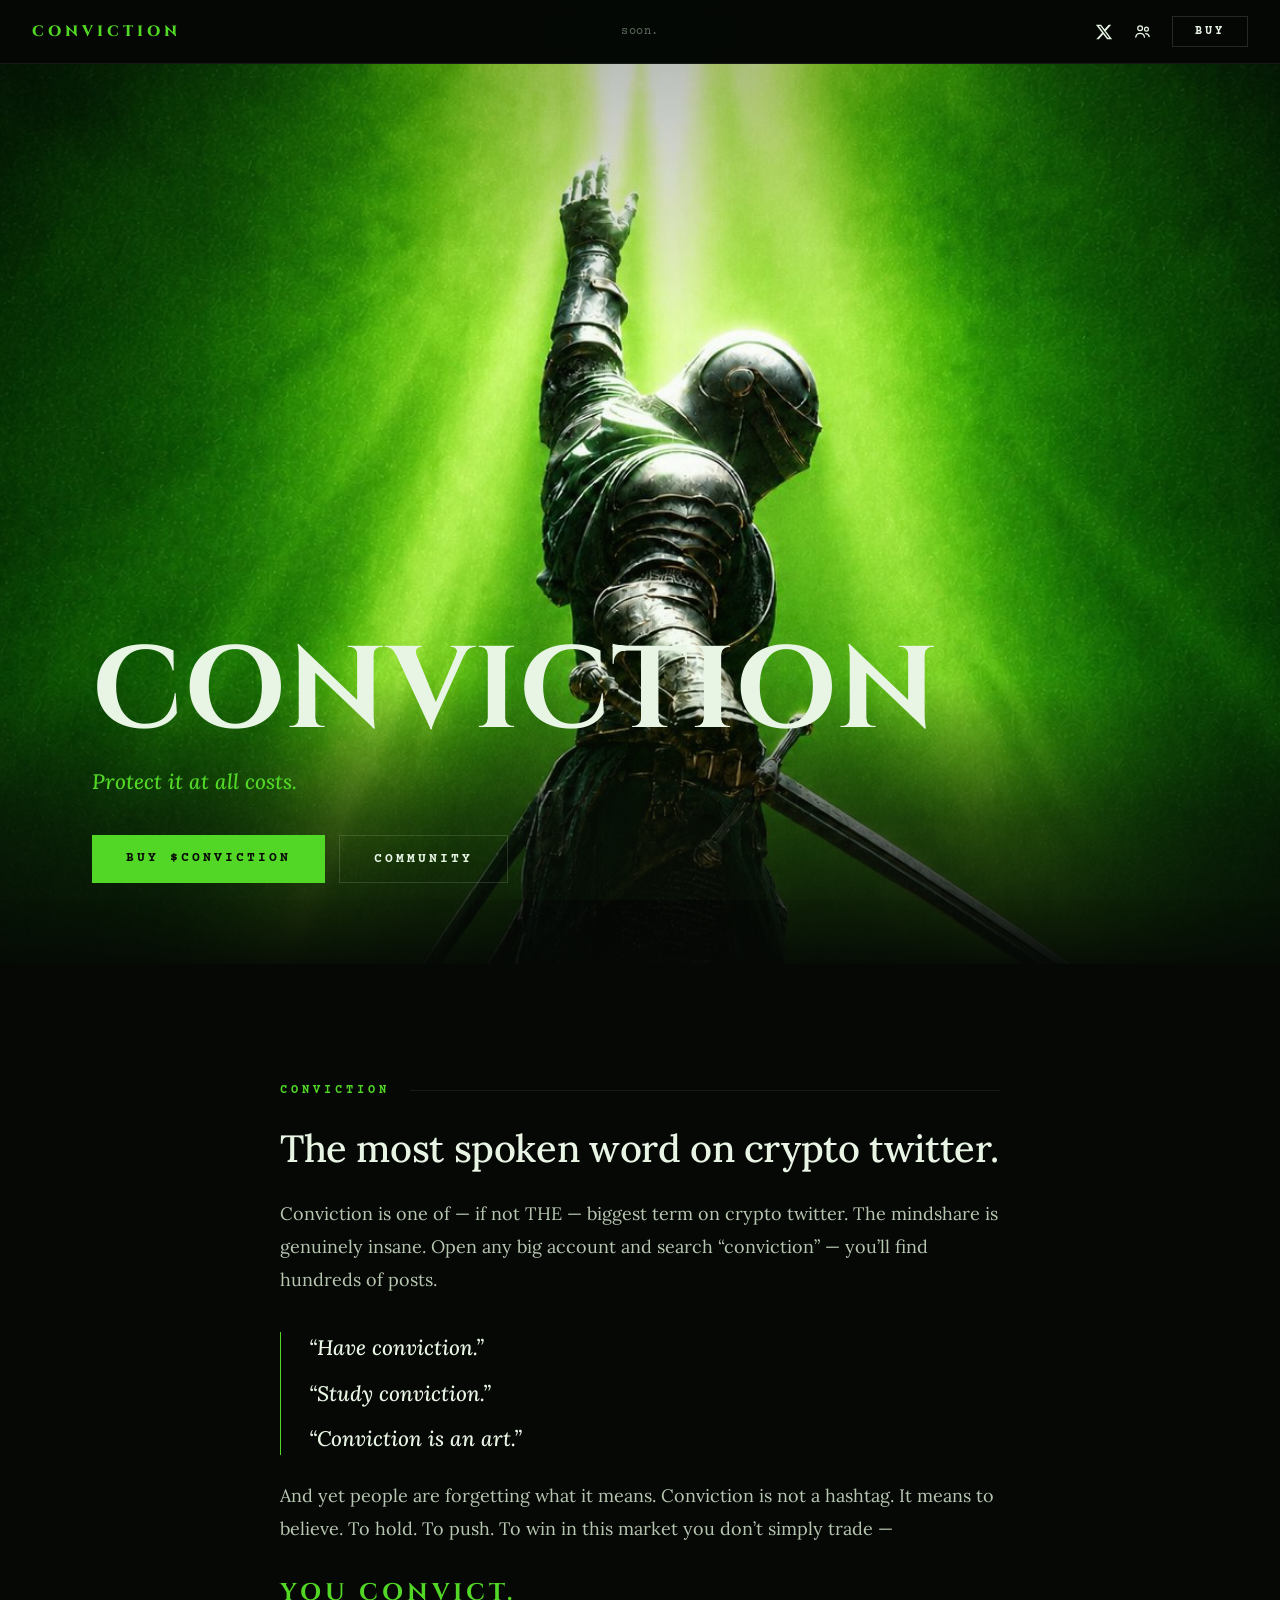
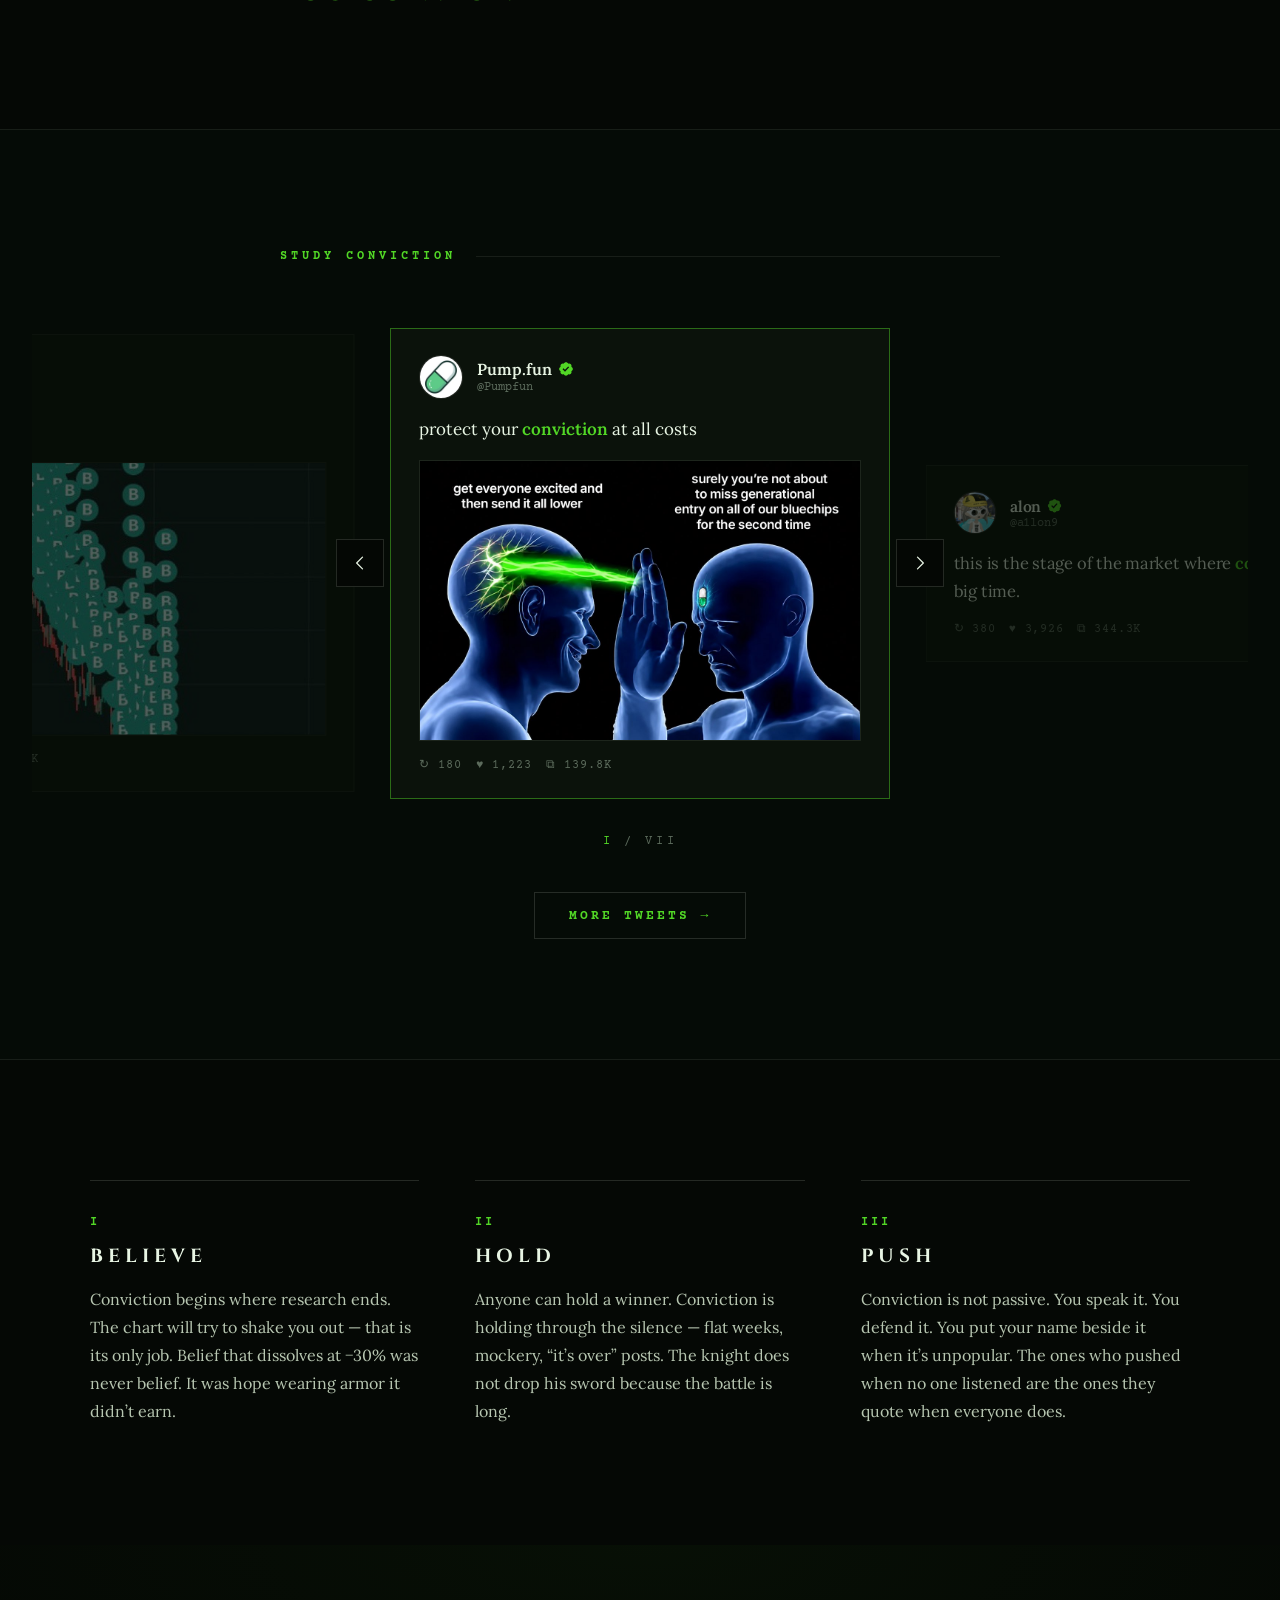
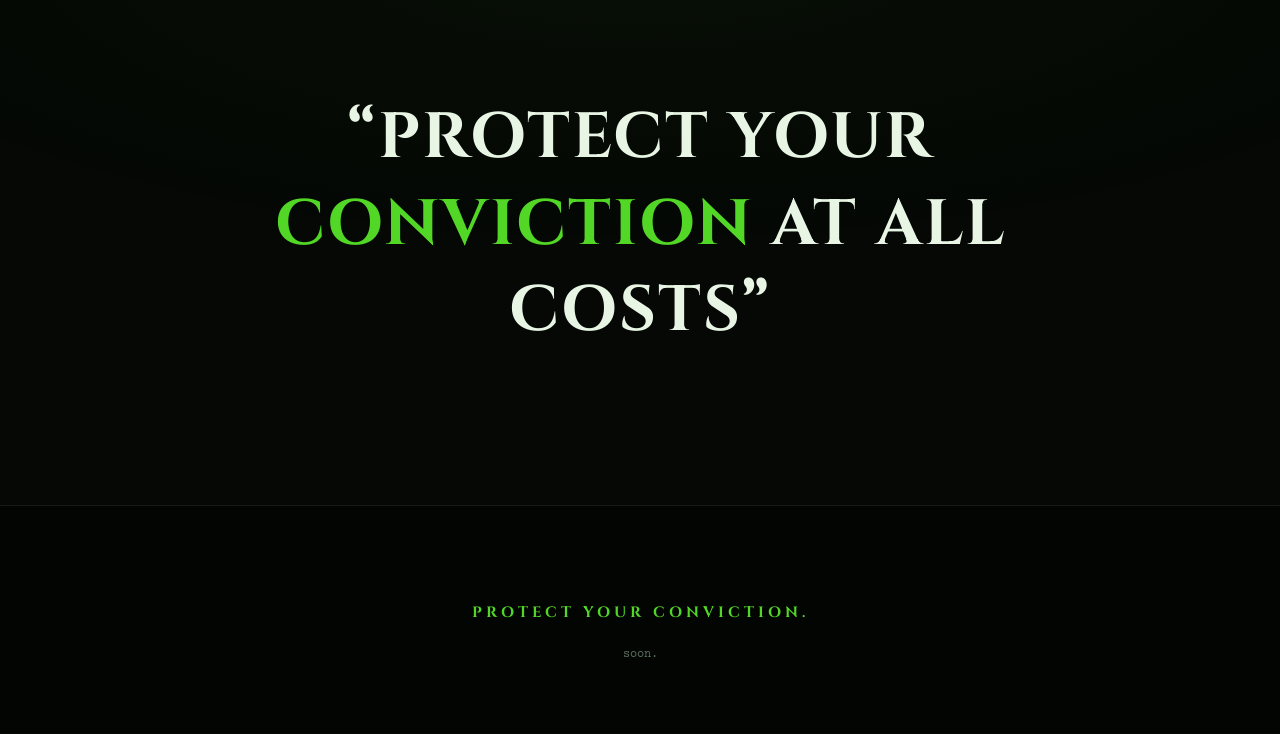
==== commit 8b4b70a5: "Design overhaul: strict type scale, Lora body, Cinzel display-only, editorial left-aligned layout, g" ====
--- a/index.html
+++ b/index.html
@@ -12,7 +12,7 @@
 <link rel="icon" href="/favicon.ico">
 <link rel="preconnect" href="https://fonts.googleapis.com">
 <link rel="preconnect" href="https://fonts.gstatic.com" crossorigin>
-<link href="https://fonts.googleapis.com/css2?family=Cinzel:wght@400;600;700&family=Crimson+Text:ital,wght@0,400;0,600;1,400&family=Courier+Prime&display=swap" rel="stylesheet">
+<link href="https://fonts.googleapis.com/css2?family=Cinzel:wght@700;800&family=Lora:ital,wght@0,400;0,500;0,600;1,400;1,500&family=Courier+Prime:wght@400;700&display=swap" rel="stylesheet">
 <link rel="stylesheet" href="style.css">
 </head>
 <body>
@@ -56,22 +56,24 @@
 
 <!-- II — THE TERM -->
 <section class="section term reveal" id="term">
-  <p class="eyebrow">CONVICTION</p>
-  <h2 class="section-title">The Most Spoken Word on Crypto Twitter</h2>
-  <p class="prose">Conviction is one of — if not THE — biggest term on crypto twitter. The mindshare is genuinely insane. Open any big account and search &ldquo;conviction&rdquo; — you&rsquo;ll find hundreds of posts.</p>
-  <div class="commandments">
-    <p class="commandment">&ldquo;HAVE CONVICTION.&rdquo;</p>
-    <p class="commandment">&ldquo;STUDY CONVICTION.&rdquo;</p>
-    <p class="commandment">&ldquo;CONVICTION IS AN ART.&rdquo;</p>
-  </div>
-  <p class="prose">And yet people are forgetting what it means. Conviction is not a hashtag. It means to believe. To hold. To push. To win in this market you don&rsquo;t simply trade —</p>
-  <p class="term-final">YOU CONVICT.</p>
+  <div class="container-narrow">
+    <div class="label-row"><span class="label">Conviction</span><span class="rule"></span></div>
+    <h2 class="h2">The most spoken word on crypto twitter.</h2>
+    <p class="prose">Conviction is one of — if not THE — biggest term on crypto twitter. The mindshare is genuinely insane. Open any big account and search &ldquo;conviction&rdquo; — you&rsquo;ll find hundreds of posts.</p>
+    <div class="commandments">
+      <p class="commandment">&ldquo;Have conviction.&rdquo;</p>
+      <p class="commandment">&ldquo;Study conviction.&rdquo;</p>
+      <p class="commandment">&ldquo;Conviction is an art.&rdquo;</p>
+    </div>
+    <p class="prose">And yet people are forgetting what it means. Conviction is not a hashtag. It means to believe. To hold. To push. To win in this market you don&rsquo;t simply trade —</p>
+    <p class="term-final">YOU CONVICT.</p>
+  </div>
 </section>
 
 <!-- III — THE ARCHIVE (gallery) -->
 <section class="section archive" id="archive">
-  <div class="archive-head reveal">
-    <p class="eyebrow">STUDY CONVICTION</p>
+  <div class="container-narrow archive-head reveal">
+    <div class="label-row"><span class="label">Study conviction</span><span class="rule"></span></div>
   </div>
 
   <div class="gallery reveal">
@@ -206,24 +208,22 @@
 
 <!-- IV — THE CODE -->
 <section class="section code reveal" id="code">
-
-  <div class="tenet">
-    <h3 class="tenet-title">BELIEVE.</h3>
-    <p class="tenet-text">Conviction begins where research ends. The chart will try to shake you out — that is its only job. Belief that dissolves at &minus;30% was never belief. It was hope wearing armor it didn&rsquo;t earn.</p>
-  </div>
-
-  <svg class="sword" viewBox="0 0 16 24" width="16" height="24" fill="none" stroke="currentColor" stroke-width="1.2" stroke-linecap="round" aria-hidden="true"><path d="M8 1v15M4.5 5.5h7M6 19.5h4M8 16v7"/></svg>
-
-  <div class="tenet">
-    <h3 class="tenet-title">HOLD.</h3>
-    <p class="tenet-text">Anyone can hold a winner. Conviction is holding through the silence — flat weeks, mockery, &ldquo;it&rsquo;s over&rdquo; posts. The knight does not drop his sword because the battle is long.</p>
-  </div>
-
-  <svg class="sword" viewBox="0 0 16 24" width="16" height="24" fill="none" stroke="currentColor" stroke-width="1.2" stroke-linecap="round" aria-hidden="true"><path d="M8 1v15M4.5 5.5h7M6 19.5h4M8 16v7"/></svg>
-
-  <div class="tenet">
-    <h3 class="tenet-title">PUSH.</h3>
-    <p class="tenet-text">Conviction is not passive. You speak it. You defend it. You put your name beside it when it&rsquo;s unpopular. The ones who pushed when no one listened are the ones they quote when everyone does.</p>
+  <div class="code-grid">
+    <div class="tenet">
+      <span class="tenet-num">I</span>
+      <h3 class="tenet-title">BELIEVE</h3>
+      <p class="tenet-text">Conviction begins where research ends. The chart will try to shake you out — that is its only job. Belief that dissolves at &minus;30% was never belief. It was hope wearing armor it didn&rsquo;t earn.</p>
+    </div>
+    <div class="tenet">
+      <span class="tenet-num">II</span>
+      <h3 class="tenet-title">HOLD</h3>
+      <p class="tenet-text">Anyone can hold a winner. Conviction is holding through the silence — flat weeks, mockery, &ldquo;it&rsquo;s over&rdquo; posts. The knight does not drop his sword because the battle is long.</p>
+    </div>
+    <div class="tenet">
+      <span class="tenet-num">III</span>
+      <h3 class="tenet-title">PUSH</h3>
+      <p class="tenet-text">Conviction is not passive. You speak it. You defend it. You put your name beside it when it&rsquo;s unpopular. The ones who pushed when no one listened are the ones they quote when everyone does.</p>
+    </div>
   </div>
 </section>
 
--- a/style.css
+++ b/style.css
@@ -1,20 +1,32 @@
 /* ============================================================
    CONVICTION — Protect Your Conviction
-   abyss black · divine green · the light ray
+   type system: Cinzel (display only) · Lora (text) · Courier Prime (labels)
    ============================================================ */
 
 :root {
   --abyss: #050805;
-  --armor: #0D140D;
+  --armor: #0B120B;
   --green: #52D726;
   --emerald: #1A4020;
   --ray: #E8F5E4;
+  --body: #B7C6B1;
   --grey: #5C6B5C;
-  --glow: rgba(82, 215, 38, 0.3);
-  --serif-knight: 'Cinzel', serif;
-  --serif-book: 'Crimson Text', serif;
+  --line: rgba(232, 245, 228, 0.08);
+  --line-strong: rgba(232, 245, 228, 0.14);
+  --display: 'Cinzel', serif;
+  --text: 'Lora', serif;
   --mono: 'Courier Prime', monospace;
   --card-w: min(500px, 86vw);
+
+  /* type scale — the only sizes used on the page */
+  --fs-hero: clamp(56px, 10vw, 116px);
+  --fs-quote: clamp(34px, 5vw, 64px);
+  --fs-h2: clamp(28px, 3.6vw, 38px);
+  --fs-lead: 21px;
+  --fs-body: 18px;
+  --fs-card: 17px;
+  --fs-small: 16px;
+  --fs-label: 12px;
 }
 
 * { margin: 0; padding: 0; box-sizing: border-box; }
@@ -27,14 +39,20 @@
 body {
   background: var(--abyss);
   color: var(--ray);
-  font-family: var(--serif-book);
+  font-family: var(--text);
   overflow-x: hidden;
   -webkit-font-smoothing: antialiased;
+  text-rendering: optimizeLegibility;
 }
 
 ::selection { background: rgba(82, 215, 38, 0.25); color: var(--ray); }
 
-/* ---------- ambient: the light ray ---------- */
+a:focus-visible, button:focus-visible {
+  outline: 1px solid var(--green);
+  outline-offset: 3px;
+}
+
+/* ---------- ambient ---------- */
 
 .ray {
   position: fixed;
@@ -47,8 +65,6 @@
   z-index: 1;
 }
 
-/* ---------- ambient: grain ---------- */
-
 .grain {
   position: fixed;
   inset: 0;
@@ -58,6 +74,56 @@
   z-index: 2;
 }
 
+/* ---------- shared primitives ---------- */
+
+main { position: relative; z-index: 3; }
+
+.section { padding: 120px 32px; }
+
+.container-narrow {
+  max-width: 720px;
+  margin: 0 auto;
+}
+
+.label-row {
+  display: flex;
+  align-items: center;
+  gap: 20px;
+}
+
+.label {
+  font-family: var(--mono);
+  font-size: var(--fs-label);
+  font-weight: 700;
+  color: var(--green);
+  letter-spacing: 4px;
+  text-transform: uppercase;
+  white-space: nowrap;
+}
+
+.rule {
+  flex: 1;
+  height: 1px;
+  background: var(--line);
+}
+
+.h2 {
+  font-family: var(--text);
+  font-size: var(--fs-h2);
+  font-weight: 500;
+  color: var(--ray);
+  line-height: 1.25;
+  letter-spacing: -0.01em;
+  margin-top: 28px;
+}
+
+.prose {
+  font-size: var(--fs-body);
+  line-height: 1.85;
+  color: var(--body);
+  margin-top: 24px;
+}
+
 /* ---------- nav ---------- */
 
 .nav {
@@ -67,19 +133,19 @@
   display: flex;
   align-items: center;
   justify-content: space-between;
-  padding: 14px 28px;
+  padding: 16px 32px;
   background: rgba(5, 8, 5, 0.92);
   -webkit-backdrop-filter: blur(10px);
   backdrop-filter: blur(10px);
-  border-bottom: 1px solid rgba(82, 215, 38, 0.08);
+  border-bottom: 1px solid var(--line);
 }
 
 .nav-brand {
-  font-family: var(--serif-knight);
-  font-size: 17px;
-  font-weight: 700;
-  color: var(--green);
-  letter-spacing: 5px;
+  font-family: var(--display);
+  font-size: 15px;
+  font-weight: 800;
+  color: var(--green);
+  letter-spacing: 4px;
   text-decoration: none;
 }
 
@@ -91,7 +157,7 @@
   border: none;
   cursor: pointer;
   font-family: var(--mono);
-  font-size: 12px;
+  font-size: var(--fs-label);
   color: var(--grey);
   letter-spacing: 0.5px;
   transition: color 0.25s ease;
@@ -106,7 +172,7 @@
 .nav-right {
   display: flex;
   align-items: center;
-  gap: 18px;
+  gap: 20px;
 }
 
 .nav-icon {
@@ -119,20 +185,20 @@
 .nav-icon:hover { color: var(--green); }
 
 .nav-acquire {
-  font-family: var(--serif-knight);
-  font-size: 13px;
-  font-weight: 600;
-  letter-spacing: 2px;
+  font-family: var(--mono);
+  font-size: var(--fs-label);
+  font-weight: 700;
+  letter-spacing: 3px;
   color: var(--ray);
   text-decoration: none;
-  border: 1px solid var(--emerald);
-  padding: 7px 20px;
-  transition: border-color 0.25s ease, background 0.25s ease;
+  border: 1px solid var(--line-strong);
+  padding: 8px 22px;
+  transition: border-color 0.25s ease, color 0.25s ease;
 }
 
 .nav-acquire:hover {
   border-color: var(--green);
-  background: rgba(82, 215, 38, 0.06);
+  color: var(--green);
 }
 
 /* ---------- hero ---------- */
@@ -143,7 +209,6 @@
   min-height: 620px;
   display: flex;
   align-items: flex-end;
-  justify-content: center;
   overflow: hidden;
 }
 
@@ -160,15 +225,18 @@
   position: absolute;
   inset: 0;
   background:
-    linear-gradient(to top, rgba(5, 8, 5, 0.95) 0%, rgba(5, 8, 5, 0.55) 14%, transparent 25%),
-    linear-gradient(to bottom, rgba(5, 8, 5, 0.2) 0%, transparent 30%);
+    linear-gradient(to top, rgba(5, 8, 5, 0.96) 0%, rgba(5, 8, 5, 0.6) 16%, transparent 32%),
+    linear-gradient(to bottom, rgba(5, 8, 5, 0.25) 0%, transparent 30%);
 }
 
 .hero-content {
   position: relative;
   z-index: 3;
-  text-align: center;
-  padding: 0 20px 8vh;
+  width: 100%;
+  max-width: 1160px;
+  margin: 0 auto;
+  padding: 0 32px 9vh;
+  text-align: left;
   animation: hero-rise 1.4s cubic-bezier(0.22, 1, 0.36, 1) both;
 }
 
@@ -178,41 +246,42 @@
 }
 
 .hero-title {
-  font-family: var(--serif-knight);
-  font-size: clamp(50px, 11vw, 112px);
-  font-weight: 700;
-  color: var(--ray);
+  font-family: var(--display);
+  font-size: var(--fs-hero);
+  font-weight: 700;
+  color: var(--ray);
+  letter-spacing: 2px;
+  line-height: 1;
+  text-shadow: 0 0 80px rgba(82, 215, 38, 0.2);
+}
+
+.hero-sub {
+  font-family: var(--text);
+  font-style: italic;
+  font-size: var(--fs-lead);
+  font-weight: 500;
+  color: var(--green);
+  margin-top: 18px;
+}
+
+.hero-actions {
+  display: flex;
+  gap: 14px;
+  margin-top: 40px;
+  flex-wrap: wrap;
+}
+
+/* ---------- buttons ---------- */
+
+.btn {
+  font-family: var(--mono);
+  font-size: 13px;
+  font-weight: 700;
   letter-spacing: 3px;
-  line-height: 1.05;
-  text-shadow: 0 0 60px rgba(82, 215, 38, 0.25);
-}
-
-.hero-sub {
-  font-style: italic;
-  font-size: 22px;
-  color: var(--green);
-  margin-top: 20px;
-  text-shadow: 0 0 20px rgba(82, 215, 38, 0.3);
-}
-
-.hero-actions {
-  display: flex;
-  justify-content: center;
-  gap: 16px;
-  margin-top: 36px;
-  flex-wrap: wrap;
-}
-
-/* ---------- buttons ---------- */
-
-.btn {
-  font-family: var(--serif-knight);
-  font-size: 14px;
-  font-weight: 600;
-  letter-spacing: 2px;
+  text-transform: uppercase;
   text-decoration: none;
-  padding: 15px 38px;
-  transition: box-shadow 0.3s ease, border-color 0.3s ease, background 0.3s ease;
+  padding: 16px 34px;
+  transition: border-color 0.25s ease, color 0.25s ease, background 0.25s ease;
 }
 
 .btn-solid {
@@ -220,104 +289,66 @@
   color: var(--abyss);
 }
 
-.btn-solid:hover { box-shadow: 0 0 30px rgba(82, 215, 38, 0.3); }
+.btn-solid:hover { background: #63e935; }
 
 .btn-ghost {
-  border: 1px solid var(--emerald);
+  border: 1px solid var(--line-strong);
   color: var(--ray);
 }
 
 .btn-ghost:hover {
   border-color: var(--green);
-  background: rgba(82, 215, 38, 0.06);
+  color: var(--green);
 }
 
 .btn-archive {
   display: inline-block;
   color: var(--green);
-  border: 1px solid var(--emerald);
-  padding: 13px 34px;
-}
-
-.btn-archive:hover {
-  border-color: var(--green);
-  box-shadow: 0 0 24px rgba(82, 215, 38, 0.15);
-}
-
-/* ---------- sections (shared) ---------- */
-
-main { position: relative; z-index: 3; }
-
-.section {
-  padding: 100px 24px;
-}
-
-.eyebrow {
-  font-family: var(--serif-knight);
-  font-size: 13px;
-  font-weight: 600;
-  color: var(--green);
-  letter-spacing: 6px;
-  text-align: center;
-}
-
-.section-title {
-  font-family: var(--serif-knight);
-  font-size: clamp(28px, 4.2vw, 38px);
-  font-weight: 600;
-  color: var(--ray);
-  text-align: center;
-  margin-top: 16px;
-  line-height: 1.3;
-}
+  border: 1px solid var(--line-strong);
+  padding: 15px 34px;
+}
+
+.btn-archive:hover { border-color: var(--green); }
 
 /* ---------- II — the term ---------- */
 
-.term {
-  max-width: 700px;
-  margin: 0 auto;
-}
-
-.prose {
-  font-size: 19px;
-  line-height: 1.85;
-  margin-top: 26px;
-}
-
-.commandments { margin-top: 34px; }
+.commandments {
+  margin-top: 36px;
+  padding-left: 28px;
+  border-left: 1px solid var(--green);
+}
 
 .commandment {
-  font-family: var(--serif-knight);
-  font-size: 21px;
-  font-weight: 600;
-  color: var(--green);
-  text-align: center;
-  margin: 18px 0;
-  letter-spacing: 1.5px;
-  text-shadow: 0 0 16px rgba(82, 215, 38, 0.3);
+  font-family: var(--text);
+  font-style: italic;
+  font-size: var(--fs-lead);
+  font-weight: 500;
+  color: var(--ray);
+  line-height: 1.5;
+  margin: 14px 0;
 }
 
 .term-final {
-  font-family: var(--serif-knight);
-  font-size: 26px;
-  font-weight: 700;
-  color: var(--green);
-  text-align: center;
-  margin-top: 20px;
-  letter-spacing: 3px;
-  text-shadow: 0 0 20px rgba(82, 215, 38, 0.35);
+  font-family: var(--display);
+  font-size: 24px;
+  font-weight: 700;
+  color: var(--green);
+  letter-spacing: 4px;
+  margin-top: 32px;
 }
 
 /* ---------- III — the archive (gallery) ---------- */
 
 .archive {
   background: rgba(26, 64, 32, 0.06);
+  border-top: 1px solid var(--line);
+  border-bottom: 1px solid var(--line);
   overflow: hidden;
 }
 
 .gallery {
   position: relative;
-  margin-top: 48px;
+  margin-top: 56px;
 }
 
 .gal-track {
@@ -326,7 +357,7 @@
   gap: 28px;
   overflow-x: auto;
   scroll-snap-type: x mandatory;
-  padding: 16px calc(50vw - var(--card-w) / 2 - 24px);
+  padding: 8px calc(50vw - var(--card-w) / 2 - 32px);
   scrollbar-width: none;
   -ms-overflow-style: none;
   -webkit-overflow-scrolling: touch;
@@ -339,37 +370,35 @@
   top: 50%;
   transform: translateY(-50%);
   z-index: 10;
-  width: 52px;
-  height: 52px;
+  width: 48px;
+  height: 48px;
   display: flex;
   align-items: center;
   justify-content: center;
-  background: rgba(5, 8, 5, 0.8);
+  background: rgba(5, 8, 5, 0.85);
   -webkit-backdrop-filter: blur(6px);
   backdrop-filter: blur(6px);
-  border: 1px solid var(--emerald);
-  border-radius: 50%;
+  border: 1px solid var(--line-strong);
   color: var(--ray);
   cursor: pointer;
-  transition: border-color 0.25s ease, color 0.25s ease, box-shadow 0.25s ease, opacity 0.25s ease;
+  transition: border-color 0.25s ease, color 0.25s ease;
 }
 
 .gal-arrow:hover {
   border-color: var(--green);
   color: var(--green);
-  box-shadow: 0 0 20px rgba(82, 215, 38, 0.15);
-}
-
-.gal-prev { left: max(16px, calc(50vw - var(--card-w) / 2 - 90px)); }
-.gal-next { right: max(16px, calc(50vw - var(--card-w) / 2 - 90px)); }
+}
+
+.gal-prev { left: max(20px, calc(50vw - var(--card-w) / 2 - 86px)); }
+.gal-next { right: max(20px, calc(50vw - var(--card-w) / 2 - 86px)); }
 
 .gal-counter {
-  font-family: var(--serif-knight);
-  font-size: 14px;
+  font-family: var(--mono);
+  font-size: var(--fs-label);
   letter-spacing: 4px;
   color: var(--grey);
   text-align: center;
-  margin-top: 26px;
+  margin-top: 28px;
 }
 
 .gal-counter #galIndex { color: var(--green); }
@@ -381,14 +410,13 @@
   scroll-snap-align: center;
   display: block;
   background: var(--armor);
-  border: 1px solid rgba(82, 215, 38, 0.08);
-  border-radius: 6px;
-  padding: 24px 28px;
+  border: 1px solid var(--line);
+  padding: 26px 28px;
   text-decoration: none;
   color: var(--ray);
-  opacity: 0.4;
-  transform: scale(0.96);
-  transition: border-color 0.3s ease, box-shadow 0.3s ease, opacity 0.45s ease, transform 0.45s ease;
+  opacity: 0.35;
+  transform: scale(0.97);
+  transition: border-color 0.3s ease, opacity 0.45s ease, transform 0.45s ease;
 }
 
 .tweet.active {
@@ -396,32 +424,23 @@
   transform: scale(1);
 }
 
-.tweet:hover {
-  border-color: rgba(82, 215, 38, 0.25);
-  box-shadow: 0 0 24px rgba(82, 215, 38, 0.05);
-}
-
-.tweet-main {
-  border-color: var(--green);
-  box-shadow: 0 0 30px rgba(82, 215, 38, 0.08);
-}
-
-.tweet-main:hover {
-  border-color: var(--green);
-  box-shadow: 0 0 40px rgba(82, 215, 38, 0.14);
-}
+.tweet:hover { border-color: var(--line-strong); }
+
+.tweet-main { border-color: rgba(82, 215, 38, 0.45); }
+
+.tweet-main:hover { border-color: var(--green); }
 
 .tweet-head {
   display: flex;
   align-items: center;
-  gap: 12px;
+  gap: 14px;
 }
 
 .tweet-avatar {
   width: 44px;
   height: 44px;
   border-radius: 50%;
-  border: 1px solid rgba(82, 215, 38, 0.15);
+  border: 1px solid var(--line-strong);
   object-fit: cover;
   background: var(--abyss);
   flex-shrink: 0;
@@ -430,48 +449,45 @@
 .tweet-id {
   display: flex;
   flex-direction: column;
-  gap: 1px;
+  gap: 2px;
   min-width: 0;
 }
 
 .tweet-name {
+  font-family: var(--text);
   font-weight: 600;
-  font-size: 17px;
+  font-size: var(--fs-small);
   color: var(--ray);
   display: flex;
   align-items: center;
-  gap: 5px;
+  gap: 6px;
 }
 
 .verified { color: var(--green); flex-shrink: 0; }
 
 .tweet-handle {
   font-family: var(--mono);
-  font-size: 13px;
+  font-size: var(--fs-label);
   color: var(--grey);
 }
 
 .tweet-text {
-  font-size: 18px;
+  font-size: var(--fs-card);
   line-height: 1.7;
-  margin-top: 14px;
+  color: var(--ray);
+  margin-top: 16px;
 }
 
 .cv {
-  font-family: var(--serif-knight);
   font-style: normal;
   font-weight: 600;
-  font-size: 0.9em;
-  color: var(--green);
-  letter-spacing: 0.5px;
-  text-shadow: 0 0 14px rgba(82, 215, 38, 0.35);
+  color: var(--green);
 }
 
 .media-wrap {
   position: relative;
-  margin-top: 14px;
-  border-radius: 6px;
-  border: 1px solid rgba(82, 215, 38, 0.1);
+  margin-top: 16px;
+  border: 1px solid var(--line);
   overflow: hidden;
 }
 
@@ -488,78 +504,83 @@
   top: 50%;
   left: 50%;
   transform: translate(-50%, -50%);
-  width: 54px;
-  height: 54px;
+  width: 52px;
+  height: 52px;
   border-radius: 50%;
-  background: rgba(5, 8, 5, 0.65) url("data:image/svg+xml,%3Csvg xmlns='http://www.w3.org/2000/svg' viewBox='0 0 24 24'%3E%3Cpath d='M9 6.5v11l9-5.5z' fill='%23E8F5E4'/%3E%3C/svg%3E") center / 26px no-repeat;
-  border: 1px solid rgba(82, 215, 38, 0.35);
-  box-shadow: 0 0 20px rgba(82, 215, 38, 0.15);
+  background: rgba(5, 8, 5, 0.7) url("data:image/svg+xml,%3Csvg xmlns='http://www.w3.org/2000/svg' viewBox='0 0 24 24'%3E%3Cpath d='M9 6.5v11l9-5.5z' fill='%23E8F5E4'/%3E%3C/svg%3E") center / 24px no-repeat;
+  border: 1px solid var(--line-strong);
 }
 
 .tweet-stats {
   font-family: var(--mono);
-  font-size: 12.5px;
+  font-size: var(--fs-label);
   color: var(--grey);
-  margin-top: 14px;
+  letter-spacing: 1px;
+  margin-top: 16px;
 }
 
 .archive-more {
   text-align: center;
-  margin-top: 40px;
+  margin-top: 44px;
 }
 
 /* ---------- IV — the code ---------- */
 
-.code {
-  max-width: 700px;
+.code-grid {
+  max-width: 1100px;
   margin: 0 auto;
+  display: grid;
+  grid-template-columns: repeat(3, 1fr);
+  gap: 56px;
+}
+
+.tenet {
+  border-top: 1px solid var(--line-strong);
+  padding-top: 28px;
+}
+
+.tenet-num {
+  font-family: var(--mono);
+  font-size: var(--fs-label);
+  font-weight: 700;
+  color: var(--green);
+  letter-spacing: 3px;
+}
+
+.tenet-title {
+  font-family: var(--display);
+  font-size: 19px;
+  font-weight: 700;
+  color: var(--ray);
+  letter-spacing: 5px;
+  margin-top: 14px;
+}
+
+.tenet-text {
+  font-size: var(--fs-small);
+  line-height: 1.75;
+  color: var(--body);
+  margin-top: 16px;
+}
+
+/* ---------- V — big quote ---------- */
+
+.bigquote {
+  padding: 150px 32px;
+  background: radial-gradient(ellipse 70% 55% at 50% 0%, rgba(82, 215, 38, 0.04), transparent);
+  display: flex;
+  justify-content: center;
+}
+
+.quote {
+  font-family: var(--display);
+  font-size: var(--fs-quote);
+  font-weight: 700;
+  color: var(--ray);
+  line-height: 1.35;
+  max-width: 900px;
   text-align: center;
-}
-
-.tenet:first-child { margin-top: 0; }
-
-.tenet { margin-top: 44px; }
-
-.tenet-title {
-  font-family: var(--serif-knight);
-  font-size: 26px;
-  font-weight: 700;
-  color: var(--green);
-  letter-spacing: 3px;
-  text-shadow: 0 0 18px rgba(82, 215, 38, 0.3);
-}
-
-.tenet-text {
-  font-size: 18px;
-  line-height: 1.8;
-  margin-top: 14px;
-  text-align: center;
-}
-
-.sword {
-  display: block;
-  margin: 44px auto 0;
-  color: var(--emerald);
-}
-
-/* ---------- V — big quote ---------- */
-
-.bigquote {
-  padding: 120px 24px;
-  background: radial-gradient(ellipse 70% 55% at 50% 0%, rgba(82, 215, 38, 0.05), transparent);
-  display: flex;
-  justify-content: center;
-}
-
-.quote {
-  font-family: var(--serif-knight);
-  font-size: clamp(30px, 5.5vw, 56px);
-  font-weight: 600;
-  color: var(--ray);
-  line-height: 1.4;
-  max-width: 880px;
-  text-align: center;
-  letter-spacing: 1px;
+  letter-spacing: 2px;
 }
 
 .qw {
@@ -575,12 +596,7 @@
   transform: translateY(0);
 }
 
-.qw-green {
-  color: var(--green);
-  text-shadow: 0 0 30px rgba(82, 215, 38, 0.4);
-}
-
-.qw-grey { color: var(--grey); }
+.qw-green { color: var(--green); }
 
 /* ---------- footer ---------- */
 
@@ -588,39 +604,30 @@
   position: relative;
   z-index: 3;
   background: #030503;
-  padding: 60px 24px;
-  border-top: 1px solid rgba(82, 215, 38, 0.08);
+  padding: 72px 32px;
+  border-top: 1px solid var(--line);
   text-align: center;
 }
 
 .footer-logo {
   width: 56px;
   height: auto;
-  opacity: 0.8;
+  opacity: 0.85;
   margin: 0 auto;
   display: block;
 }
 
 .footer-oath {
-  font-family: var(--serif-knight);
-  font-size: 18px;
-  font-weight: 600;
-  color: var(--green);
-  letter-spacing: 3px;
-  margin-top: 20px;
-  animation: oath-pulse 4s ease-in-out infinite;
-}
-
-@keyframes oath-pulse {
-  0%, 100% { text-shadow: 0 0 10px rgba(82, 215, 38, 0.4); }
-  50% { text-shadow: 0 0 24px rgba(82, 215, 38, 0.4); }
+  font-family: var(--display);
+  font-size: 15px;
+  font-weight: 700;
+  color: var(--green);
+  letter-spacing: 4px;
+  margin-top: 24px;
 }
 
 .footer-ca {
   margin-top: 18px;
-  font-family: var(--mono);
-  font-size: 12px;
-  color: var(--grey);
 }
 
 .footer-ca-btn {
@@ -628,7 +635,7 @@
   border: none;
   cursor: pointer;
   font-family: var(--mono);
-  font-size: 12px;
+  font-size: var(--fs-label);
   color: var(--grey);
   transition: color 0.25s ease;
   word-break: break-all;
@@ -645,14 +652,12 @@
   transform: translateX(-50%) translateY(12px);
   z-index: 200;
   background: var(--armor);
-  border: 1px solid rgba(82, 215, 38, 0.35);
+  border: 1px solid rgba(82, 215, 38, 0.4);
   color: var(--green);
   font-family: var(--mono);
   font-size: 13px;
   letter-spacing: 2px;
-  padding: 10px 26px;
-  border-radius: 4px;
-  box-shadow: 0 0 24px rgba(82, 215, 38, 0.12);
+  padding: 11px 28px;
   opacity: 0;
   pointer-events: none;
   transition: opacity 0.3s ease, transform 0.3s ease;
@@ -679,31 +684,33 @@
 
 /* ---------- responsive ---------- */
 
+@media (max-width: 900px) {
+  .code-grid { grid-template-columns: 1fr; gap: 44px; max-width: 720px; }
+}
+
 @media (max-width: 720px) {
-  .nav { padding: 12px 16px; }
+  .nav { padding: 14px 20px; }
   .nav-ca { display: none; }
-  .nav-right { gap: 14px; }
-  .nav-acquire { padding: 6px 14px; }
-
-  .hero-sub { font-size: 17px; }
-  .hero-actions { flex-direction: column; align-items: center; }
-  .btn { width: min(300px, 80vw); text-align: center; }
-
-  .section { padding: 72px 20px; }
-  .section-title { font-size: 26px; }
-  .prose { font-size: 18px; }
+  .nav-right { gap: 16px; }
+  .nav-acquire { padding: 7px 16px; }
+
+  .section { padding: 88px 24px; }
+  .hero-content { padding: 0 24px 8vh; }
+  .hero-actions { margin-top: 32px; }
+  .btn { padding: 15px 28px; }
 
   .archive { padding-left: 0; padding-right: 0; }
+  .archive-head { padding: 0 24px; }
   .gal-track { gap: 16px; }
   .gal-arrow { display: none; }
-  .tweet { padding: 20px 20px; }
-  .tweet-text { font-size: 17px; }
+  .tweet { padding: 22px 22px; }
+
+  .bigquote { padding: 110px 24px; }
 }
 
 @media (prefers-reduced-motion: reduce) {
   html { scroll-behavior: auto; }
   .hero-content { animation: none; }
-  .footer-oath { animation: none; }
   .reveal, .qw { opacity: 1; transform: none; transition: none; }
-  .tweet { transition: border-color 0.3s ease, box-shadow 0.3s ease; }
-}
+  .tweet { transition: border-color 0.3s ease; }
+}
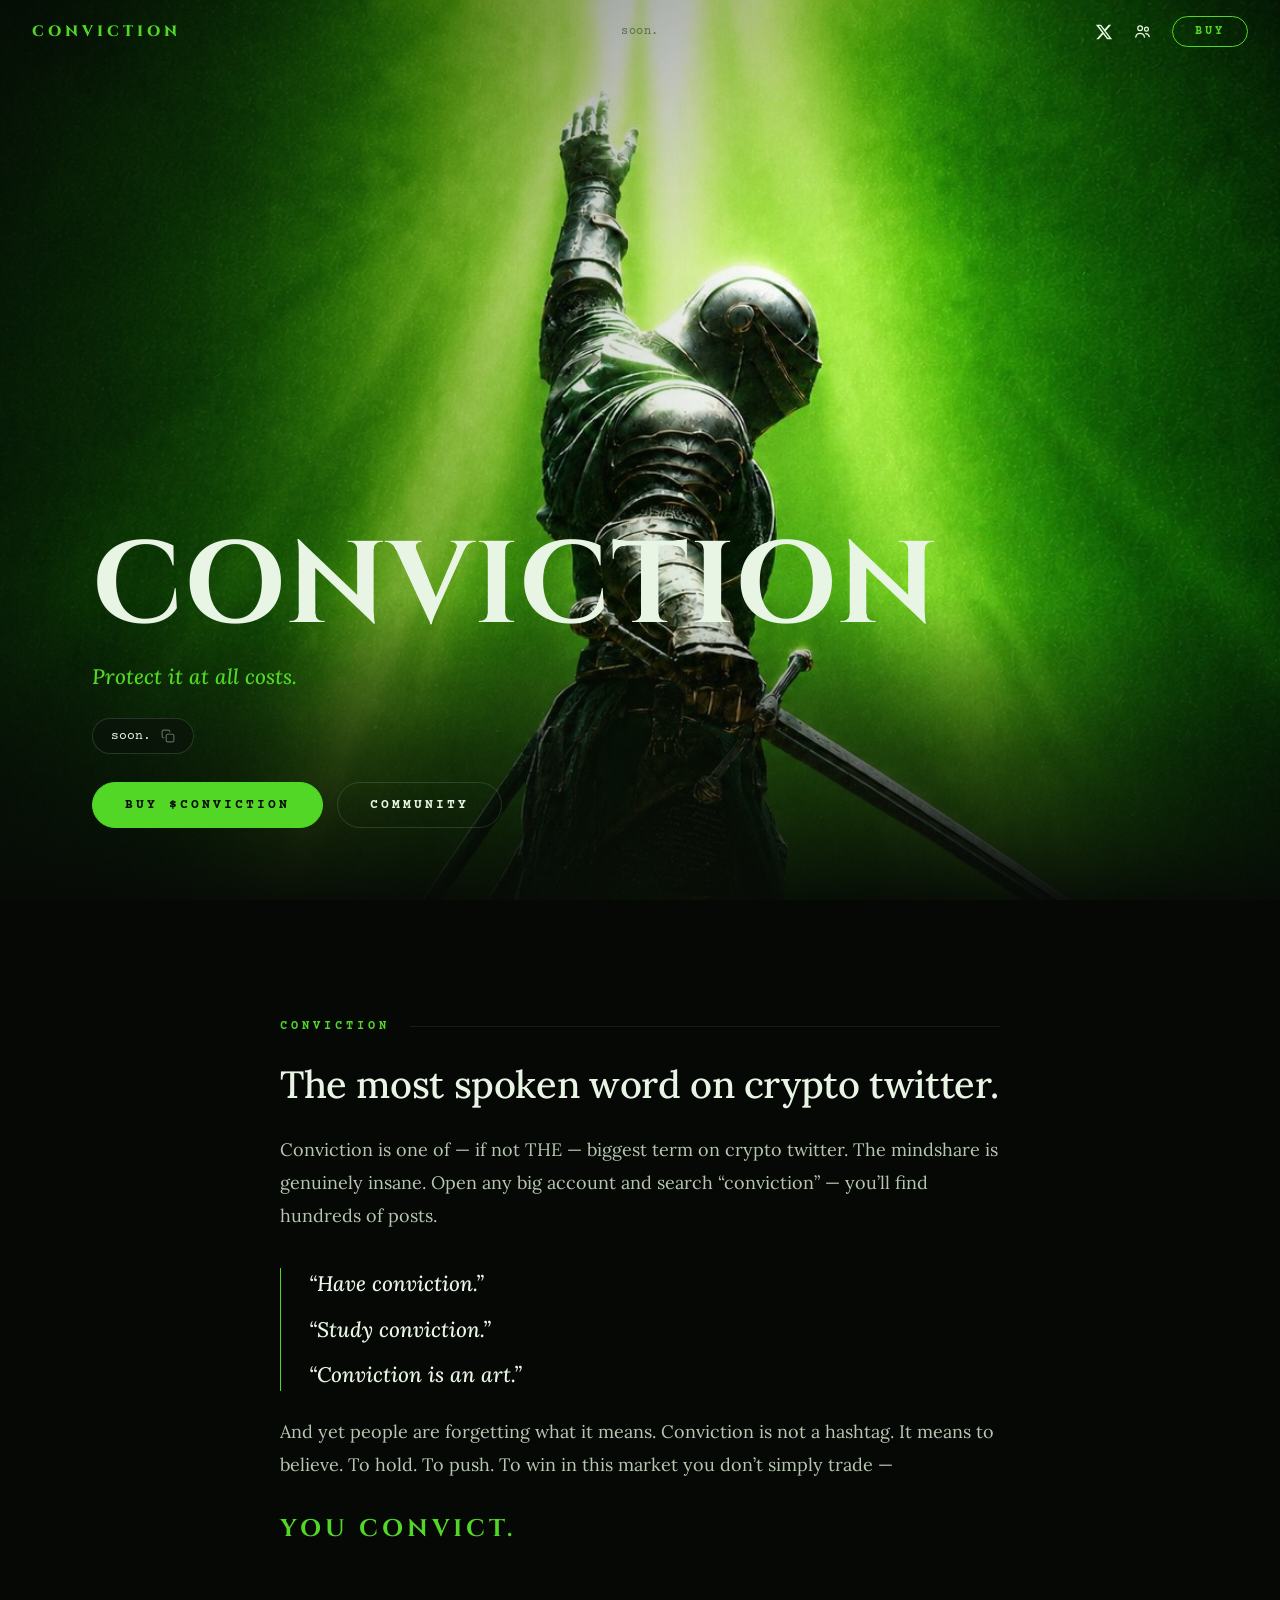
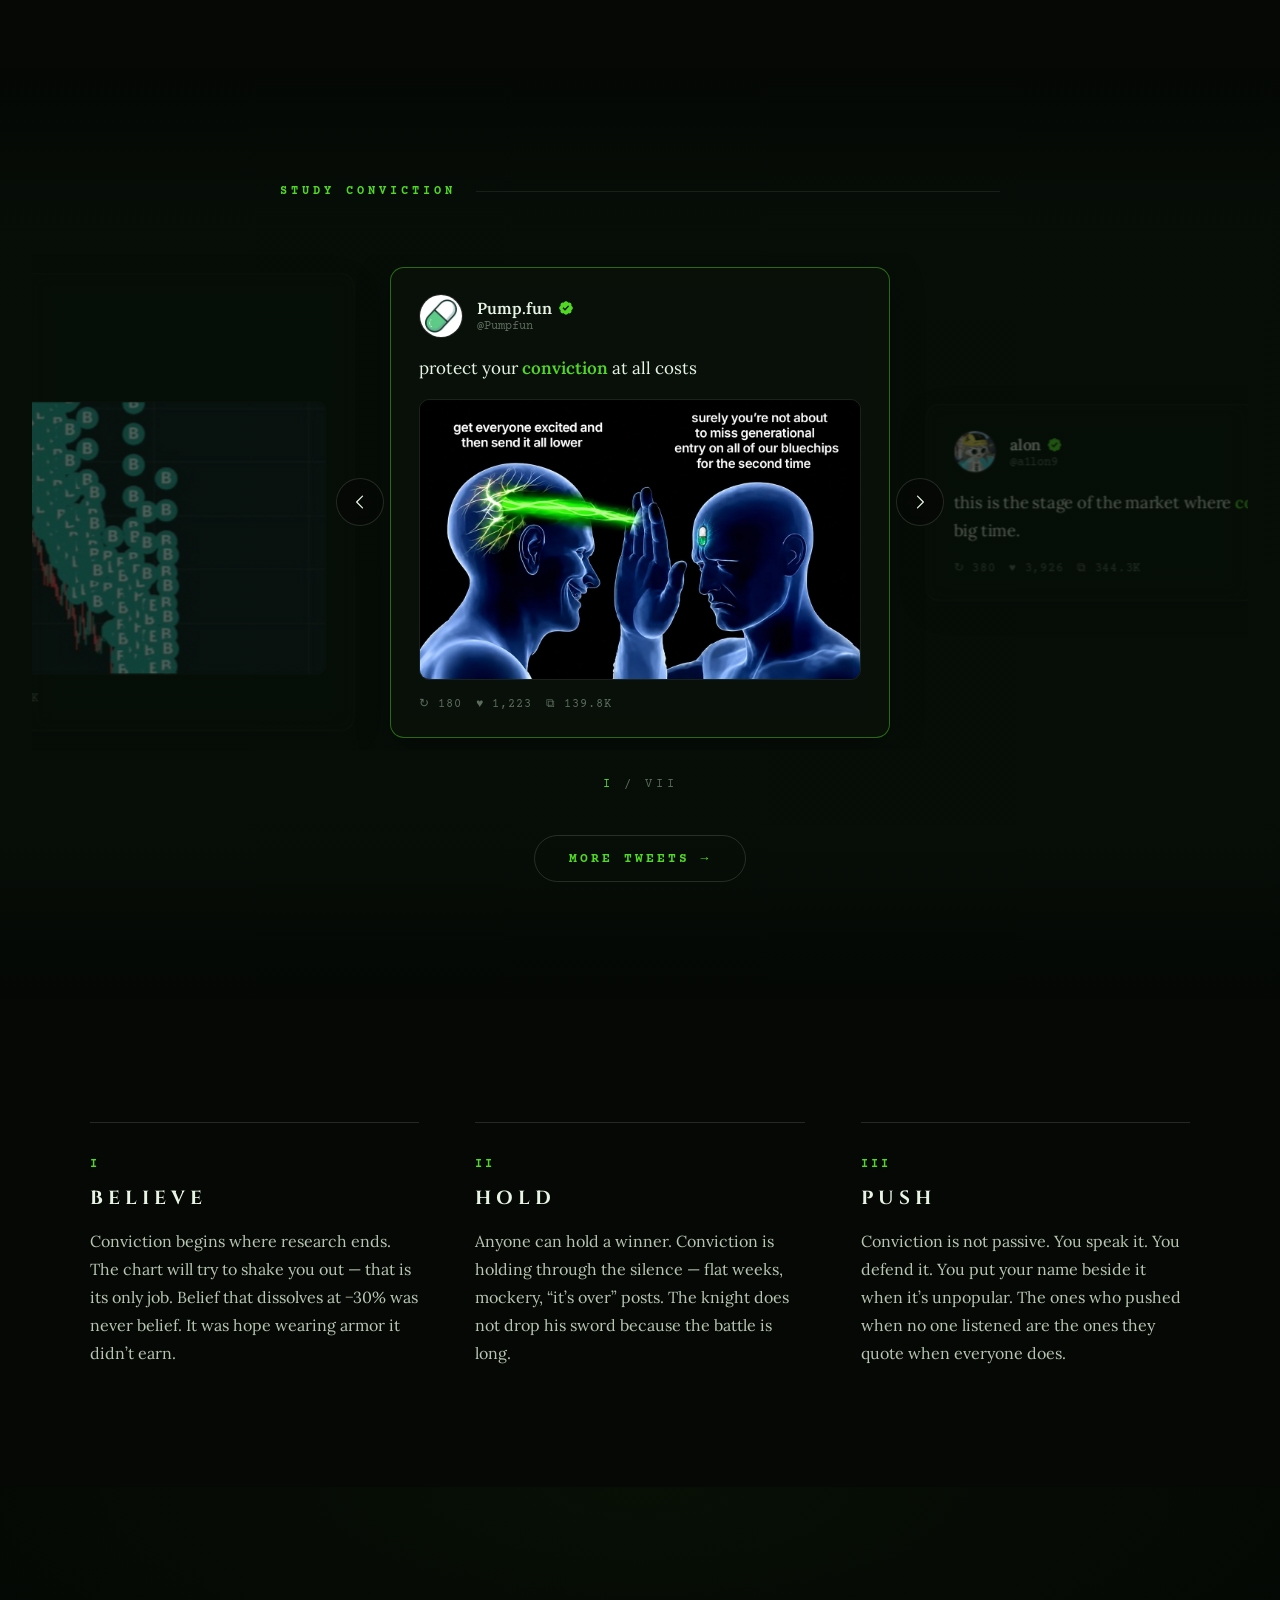
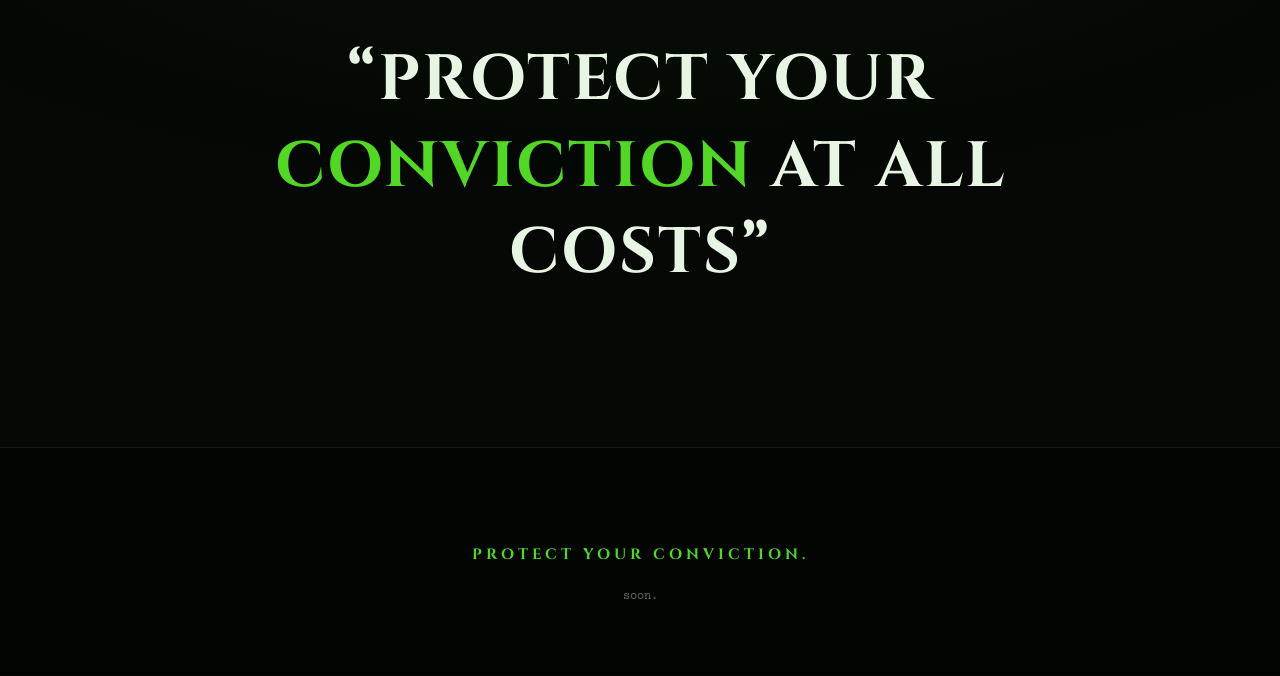
==== commit 372ef822: "Smooth pass: unified easing, pill buttons, rounded blurred cards with shadows, transparent nav with " ====
--- a/index.html
+++ b/index.html
@@ -19,6 +19,7 @@
 
 <!-- ambient layers -->
 <div class="ray" aria-hidden="true"></div>
+<canvas id="ambient" aria-hidden="true"></canvas>
 <div class="grain" aria-hidden="true"></div>
 
 <!-- NAV -->
@@ -45,6 +46,10 @@
   <div class="hero-content">
     <h1 class="hero-title">CONVICTION</h1>
     <p class="hero-sub">Protect it at all costs.</p>
+    <button class="ca-pill js-copy" type="button" aria-label="copy contract address">
+      <span class="ca-text js-ca">soon.</span>
+      <svg class="ca-icon" width="14" height="14" viewBox="0 0 24 24" fill="none" stroke="currentColor" stroke-width="2" stroke-linecap="round" stroke-linejoin="round" aria-hidden="true"><rect x="9" y="9" width="13" height="13" rx="2"/><path d="M5 15H4a2 2 0 0 1-2-2V4a2 2 0 0 1 2-2h9a2 2 0 0 1 2 2v1"/></svg>
+    </button>
     <div class="hero-actions">
       <a class="btn btn-solid js-buy" href="#" target="_blank" rel="noopener">Buy $Conviction</a>
       <a class="btn btn-ghost js-community" href="#" target="_blank" rel="noopener">Community</a>
--- a/style.css
+++ b/style.css
@@ -13,10 +13,18 @@
   --grey: #5C6B5C;
   --line: rgba(232, 245, 228, 0.08);
   --line-strong: rgba(232, 245, 228, 0.14);
+  --card-bg: rgba(11, 18, 11, 0.72);
+  --nav-bg: rgba(5, 8, 5, 0.8);
   --display: 'Cinzel', serif;
   --text: 'Lora', serif;
   --mono: 'Courier Prime', monospace;
   --card-w: min(500px, 86vw);
+
+  /* motion & depth — one easing for everything */
+  --transition: 0.3s cubic-bezier(0.25, 0.8, 0.3, 1);
+  --radius: 14px;
+  --shadow-card: 0 8px 32px rgba(0, 0, 0, 0.4);
+  --glow-green: 0 0 24px rgba(82, 215, 38, 0.3);
 
   /* type scale — the only sizes used on the page */
   --fs-hero: clamp(56px, 10vw, 116px);
@@ -65,6 +73,15 @@
   z-index: 1;
 }
 
+#ambient {
+  position: fixed;
+  inset: 0;
+  width: 100%;
+  height: 100%;
+  pointer-events: none;
+  z-index: 1;
+}
+
 .grain {
   position: fixed;
   inset: 0;
@@ -127,16 +144,24 @@
 /* ---------- nav ---------- */
 
 .nav {
-  position: sticky;
+  position: fixed;
   top: 0;
+  left: 0;
+  right: 0;
   z-index: 100;
   display: flex;
   align-items: center;
   justify-content: space-between;
   padding: 16px 32px;
-  background: rgba(5, 8, 5, 0.92);
-  -webkit-backdrop-filter: blur(10px);
-  backdrop-filter: blur(10px);
+  background: transparent;
+  border-bottom: 1px solid transparent;
+  transition: background var(--transition), border-color var(--transition);
+}
+
+.nav.scrolled {
+  background: var(--nav-bg);
+  -webkit-backdrop-filter: blur(12px);
+  backdrop-filter: blur(12px);
   border-bottom: 1px solid var(--line);
 }
 
@@ -160,7 +185,7 @@
   font-size: var(--fs-label);
   color: var(--grey);
   letter-spacing: 0.5px;
-  transition: color 0.25s ease;
+  transition: color var(--transition);
   max-width: 42vw;
   overflow: hidden;
   text-overflow: ellipsis;
@@ -179,7 +204,7 @@
   color: var(--ray);
   display: flex;
   align-items: center;
-  transition: color 0.25s ease;
+  transition: color var(--transition);
 }
 
 .nav-icon:hover { color: var(--green); }
@@ -189,16 +214,18 @@
   font-size: var(--fs-label);
   font-weight: 700;
   letter-spacing: 3px;
-  color: var(--ray);
+  color: var(--green);
   text-decoration: none;
-  border: 1px solid var(--line-strong);
+  border: 1px solid var(--green);
+  border-radius: 999px;
   padding: 8px 22px;
-  transition: border-color 0.25s ease, color 0.25s ease;
+  transition: background var(--transition), color var(--transition), box-shadow var(--transition);
 }
 
 .nav-acquire:hover {
-  border-color: var(--green);
-  color: var(--green);
+  background: var(--green);
+  color: var(--abyss);
+  box-shadow: var(--glow-green);
 }
 
 /* ---------- hero ---------- */
@@ -225,7 +252,8 @@
   position: absolute;
   inset: 0;
   background:
-    linear-gradient(to top, rgba(5, 8, 5, 0.96) 0%, rgba(5, 8, 5, 0.6) 16%, transparent 32%),
+    linear-gradient(90deg, rgba(5, 8, 5, 0.6) 0%, rgba(5, 8, 5, 0.25) 34%, transparent 60%),
+    linear-gradient(to top, rgba(5, 8, 5, 0.96) 0%, rgba(5, 8, 5, 0.6) 16%, transparent 34%),
     linear-gradient(to bottom, rgba(5, 8, 5, 0.25) 0%, transparent 30%);
 }
 
@@ -235,7 +263,7 @@
   width: 100%;
   max-width: 1160px;
   margin: 0 auto;
-  padding: 0 32px 9vh;
+  padding: 0 32px 8vh;
   text-align: left;
   animation: hero-rise 1.4s cubic-bezier(0.22, 1, 0.36, 1) both;
 }
@@ -264,10 +292,42 @@
   margin-top: 18px;
 }
 
+.ca-pill {
+  display: inline-flex;
+  align-items: center;
+  gap: 10px;
+  margin-top: 28px;
+  max-width: 100%;
+  font-family: var(--mono);
+  font-size: 13px;
+  color: var(--ray);
+  background: var(--card-bg);
+  -webkit-backdrop-filter: blur(8px);
+  backdrop-filter: blur(8px);
+  border: 1px solid var(--line-strong);
+  border-radius: 999px;
+  padding: 10px 18px;
+  cursor: pointer;
+  transition: border-color var(--transition);
+}
+
+.ca-pill:hover { border-color: var(--green); }
+
+.ca-text {
+  overflow: hidden;
+  text-overflow: ellipsis;
+  white-space: nowrap;
+}
+
+.ca-icon {
+  flex-shrink: 0;
+  color: var(--grey);
+}
+
 .hero-actions {
   display: flex;
   gap: 14px;
-  margin-top: 40px;
+  margin-top: 28px;
   flex-wrap: wrap;
 }
 
@@ -280,35 +340,39 @@
   letter-spacing: 3px;
   text-transform: uppercase;
   text-decoration: none;
-  padding: 16px 34px;
-  transition: border-color 0.25s ease, color 0.25s ease, background 0.25s ease;
+  text-align: center;
+  border-radius: 999px;
+  padding: 15px 32px;
+  transition: border-color var(--transition), color var(--transition), background var(--transition), box-shadow var(--transition);
 }
 
 .btn-solid {
   background: var(--green);
+  border: 1px solid var(--green);
   color: var(--abyss);
 }
 
-.btn-solid:hover { background: #63e935; }
+.btn-solid:hover { box-shadow: var(--glow-green); }
 
 .btn-ghost {
   border: 1px solid var(--line-strong);
   color: var(--ray);
 }
 
-.btn-ghost:hover {
-  border-color: var(--green);
-  color: var(--green);
-}
+.btn-ghost:hover { border-color: var(--green); }
 
 .btn-archive {
   display: inline-block;
   color: var(--green);
   border: 1px solid var(--line-strong);
+  border-radius: 999px;
   padding: 15px 34px;
 }
 
-.btn-archive:hover { border-color: var(--green); }
+.btn-archive:hover {
+  border-color: var(--green);
+  box-shadow: var(--glow-green);
+}
 
 /* ---------- II — the term ---------- */
 
@@ -340,9 +404,7 @@
 /* ---------- III — the archive (gallery) ---------- */
 
 .archive {
-  background: rgba(26, 64, 32, 0.06);
-  border-top: 1px solid var(--line);
-  border-bottom: 1px solid var(--line);
+  background: linear-gradient(180deg, transparent 0%, rgba(26, 64, 32, 0.1) 18%, rgba(26, 64, 32, 0.1) 82%, transparent 100%);
   overflow: hidden;
 }
 
@@ -357,7 +419,7 @@
   gap: 28px;
   overflow-x: auto;
   scroll-snap-type: x mandatory;
-  padding: 8px calc(50vw - var(--card-w) / 2 - 32px);
+  padding: 12px calc(50vw - var(--card-w) / 2 - 32px);
   scrollbar-width: none;
   -ms-overflow-style: none;
   -webkit-overflow-scrolling: touch;
@@ -375,18 +437,20 @@
   display: flex;
   align-items: center;
   justify-content: center;
-  background: rgba(5, 8, 5, 0.85);
-  -webkit-backdrop-filter: blur(6px);
-  backdrop-filter: blur(6px);
+  background: var(--nav-bg);
+  -webkit-backdrop-filter: blur(8px);
+  backdrop-filter: blur(8px);
   border: 1px solid var(--line-strong);
+  border-radius: 50%;
   color: var(--ray);
   cursor: pointer;
-  transition: border-color 0.25s ease, color 0.25s ease;
+  transition: border-color var(--transition), color var(--transition), box-shadow var(--transition);
 }
 
 .gal-arrow:hover {
   border-color: var(--green);
   color: var(--green);
+  box-shadow: var(--glow-green);
 }
 
 .gal-prev { left: max(20px, calc(50vw - var(--card-w) / 2 - 86px)); }
@@ -409,14 +473,18 @@
   flex: 0 0 var(--card-w);
   scroll-snap-align: center;
   display: block;
-  background: var(--armor);
+  background: var(--card-bg);
+  -webkit-backdrop-filter: blur(8px);
+  backdrop-filter: blur(8px);
   border: 1px solid var(--line);
+  border-radius: var(--radius);
+  box-shadow: var(--shadow-card);
   padding: 26px 28px;
   text-decoration: none;
   color: var(--ray);
   opacity: 0.35;
   transform: scale(0.97);
-  transition: border-color 0.3s ease, opacity 0.45s ease, transform 0.45s ease;
+  transition: border-color var(--transition), opacity 0.45s ease, transform 0.45s ease, box-shadow var(--transition);
 }
 
 .tweet.active {
@@ -424,11 +492,14 @@
   transform: scale(1);
 }
 
-.tweet:hover { border-color: var(--line-strong); }
+.tweet.active:hover {
+  border-color: var(--line-strong);
+  transform: translateY(-3px);
+}
 
 .tweet-main { border-color: rgba(82, 215, 38, 0.45); }
 
-.tweet-main:hover { border-color: var(--green); }
+.tweet-main.active:hover { border-color: var(--green); }
 
 .tweet-head {
   display: flex;
@@ -488,6 +559,7 @@
   position: relative;
   margin-top: 16px;
   border: 1px solid var(--line);
+  border-radius: 10px;
   overflow: hidden;
 }
 
@@ -537,7 +609,10 @@
 .tenet {
   border-top: 1px solid var(--line-strong);
   padding-top: 28px;
-}
+  transition: border-color var(--transition);
+}
+
+.tenet:hover { border-top-color: rgba(82, 215, 38, 0.45); }
 
 .tenet-num {
   font-family: var(--mono);
@@ -637,7 +712,7 @@
   font-family: var(--mono);
   font-size: var(--fs-label);
   color: var(--grey);
-  transition: color 0.25s ease;
+  transition: color var(--transition);
   word-break: break-all;
 }
 
@@ -651,8 +726,11 @@
   left: 50%;
   transform: translateX(-50%) translateY(12px);
   z-index: 200;
-  background: var(--armor);
+  background: var(--card-bg);
+  -webkit-backdrop-filter: blur(8px);
+  backdrop-filter: blur(8px);
   border: 1px solid rgba(82, 215, 38, 0.4);
+  border-radius: 999px;
   color: var(--green);
   font-family: var(--mono);
   font-size: 13px;
@@ -660,7 +738,7 @@
   padding: 11px 28px;
   opacity: 0;
   pointer-events: none;
-  transition: opacity 0.3s ease, transform 0.3s ease;
+  transition: opacity var(--transition), transform var(--transition);
 }
 
 .toast.show {
@@ -672,7 +750,7 @@
 
 .reveal {
   opacity: 0;
-  transform: translateY(14px);
+  transform: translateY(24px);
   transition: opacity 0.7s ease, transform 0.7s ease;
   transition-delay: var(--d, 0ms);
 }
@@ -695,9 +773,10 @@
   .nav-acquire { padding: 7px 16px; }
 
   .section { padding: 88px 24px; }
-  .hero-content { padding: 0 24px 8vh; }
-  .hero-actions { margin-top: 32px; }
-  .btn { padding: 15px 28px; }
+  .hero-content { padding: 0 24px 7vh; }
+  .hero-actions { margin-top: 24px; }
+  .ca-pill { margin-top: 24px; }
+  .btn { padding: 14px 26px; }
 
   .archive { padding-left: 0; padding-right: 0; }
   .archive-head { padding: 0 24px; }
@@ -713,4 +792,5 @@
   .hero-content { animation: none; }
   .reveal, .qw { opacity: 1; transform: none; transition: none; }
   .tweet { transition: border-color 0.3s ease; }
-}
+  #ambient { display: none; }
+}
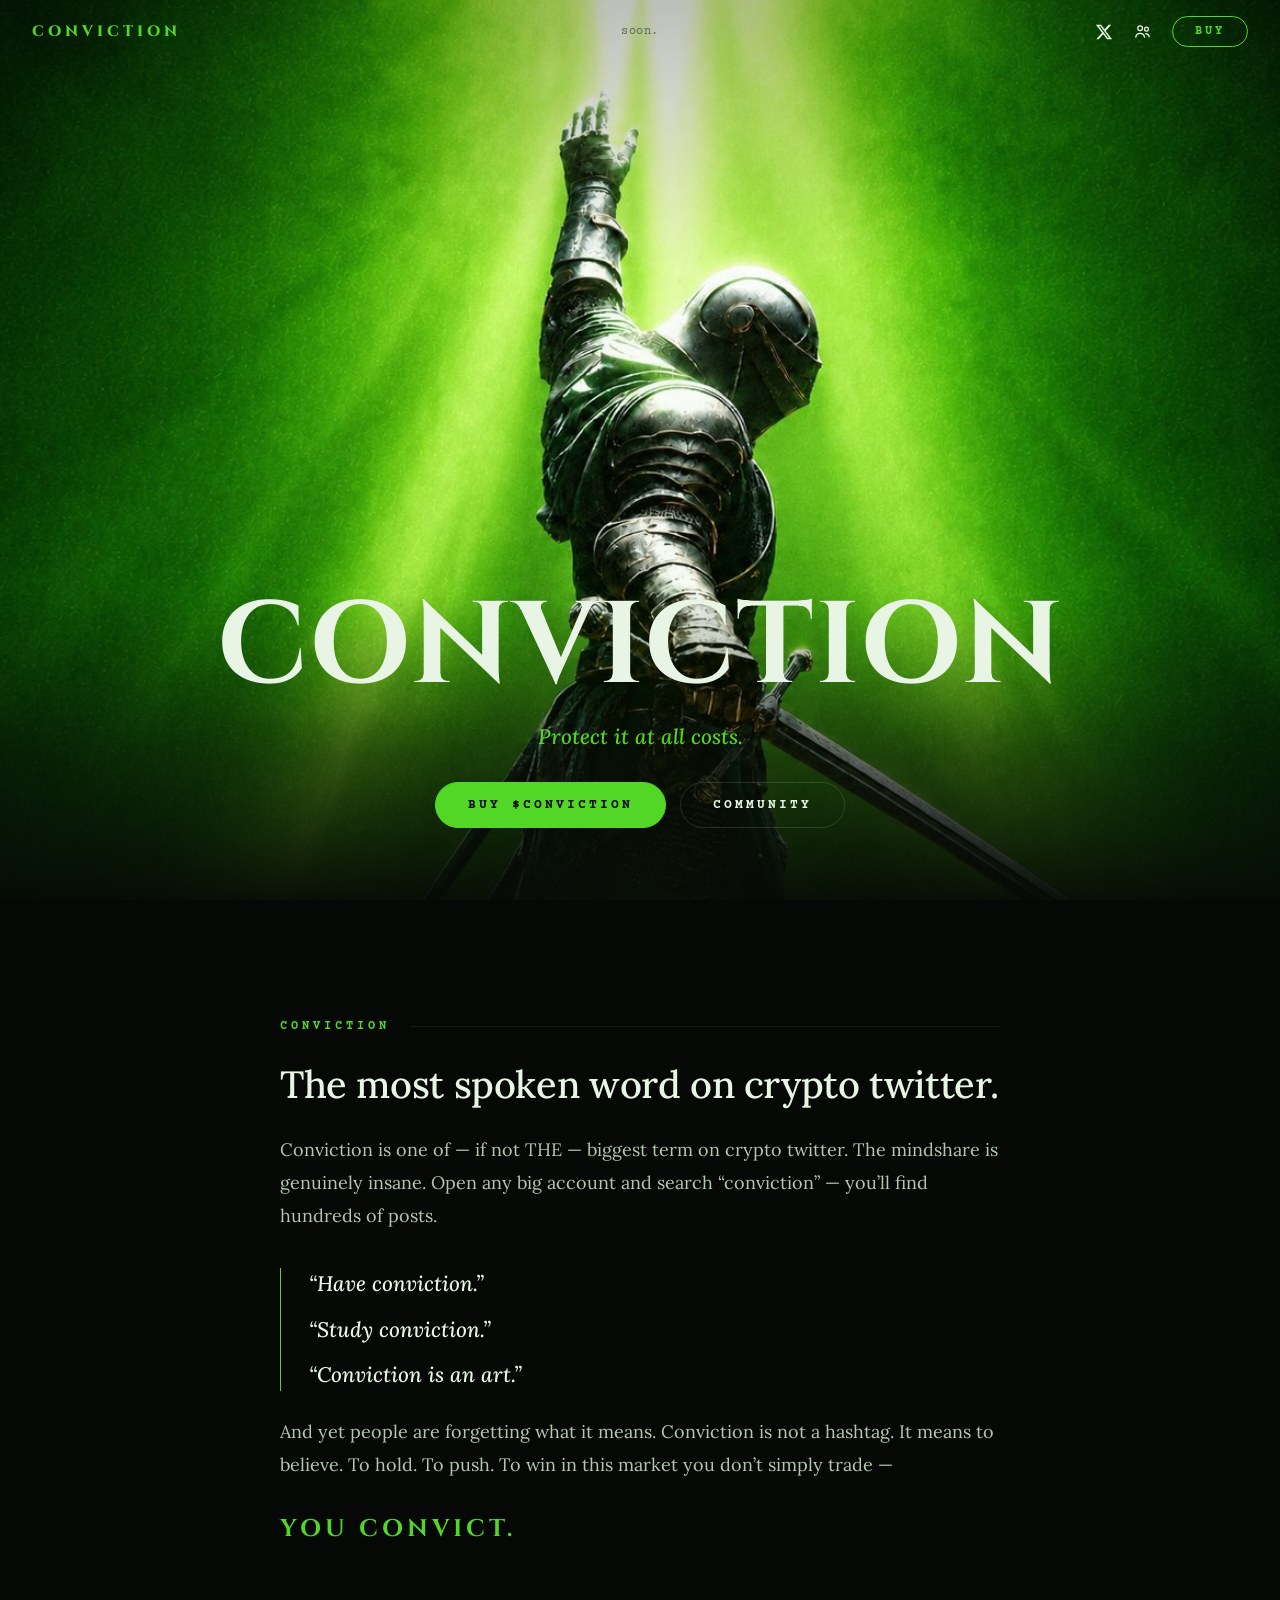
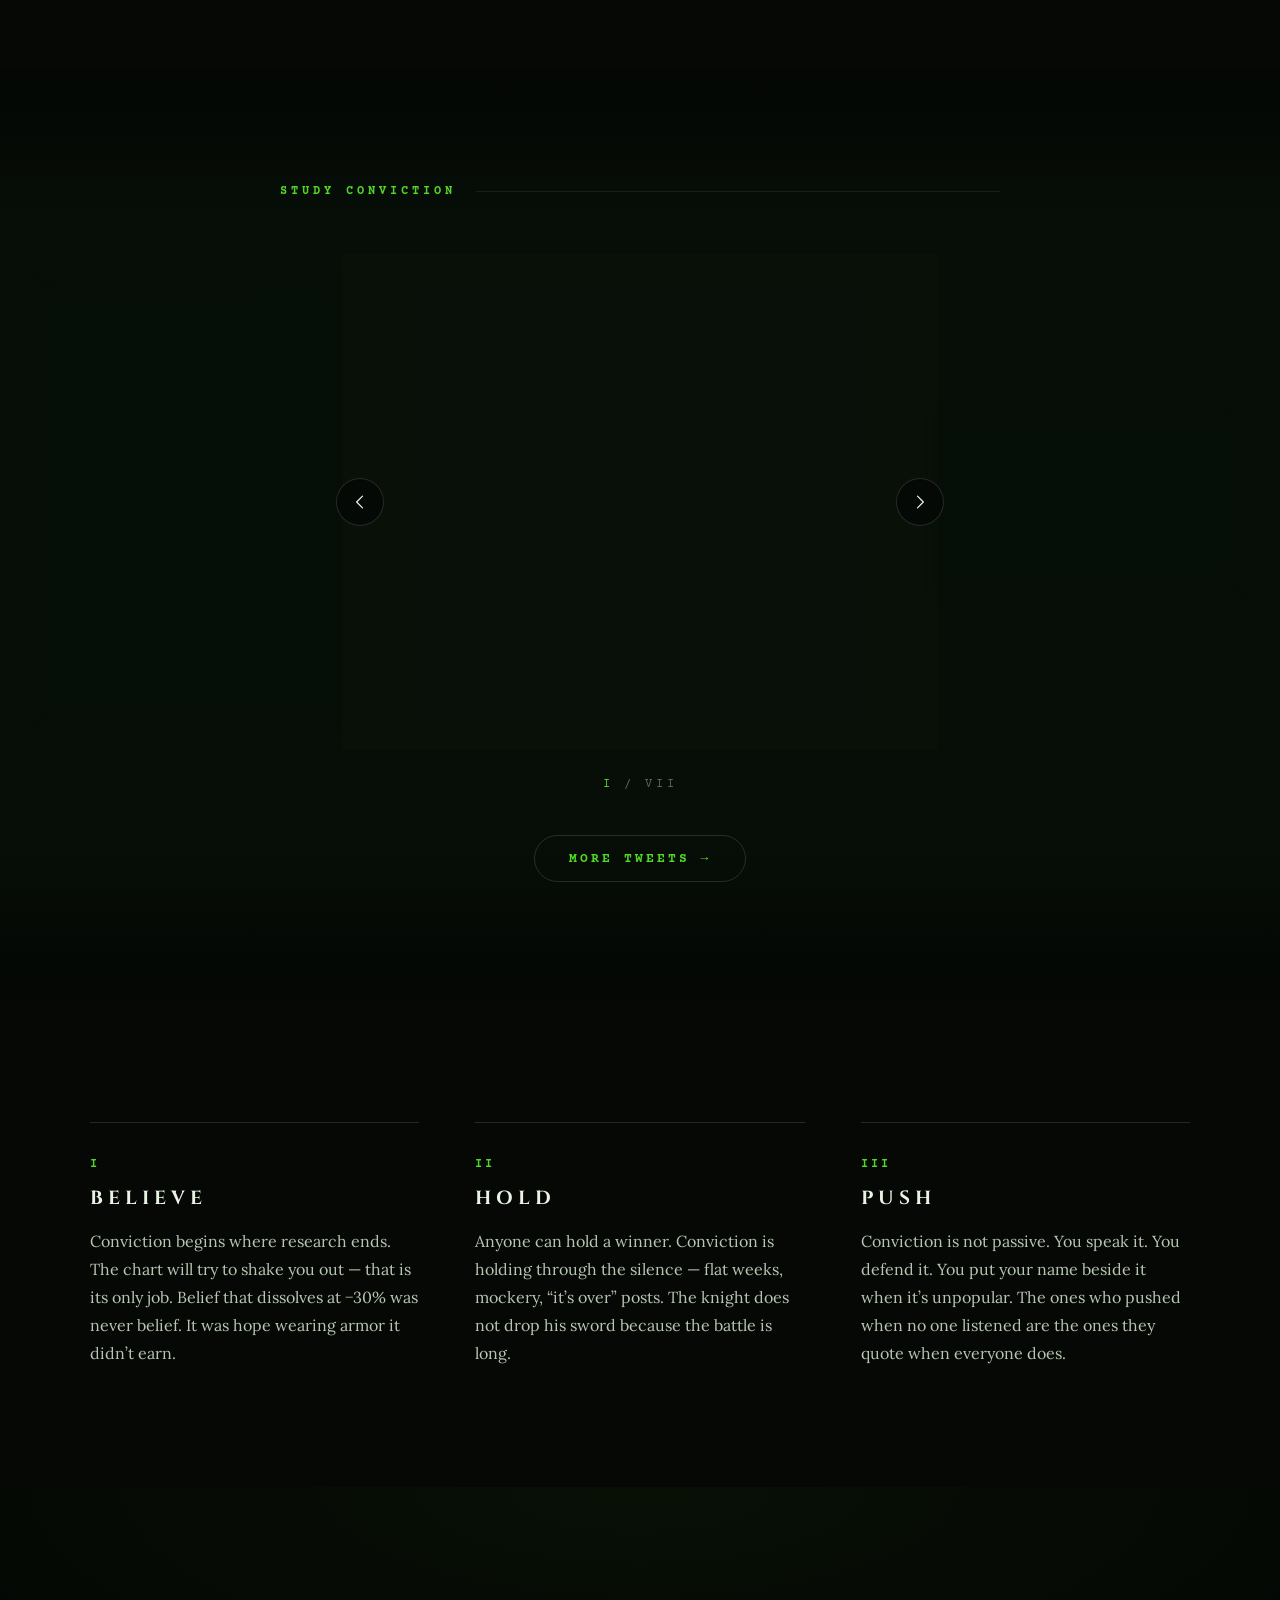
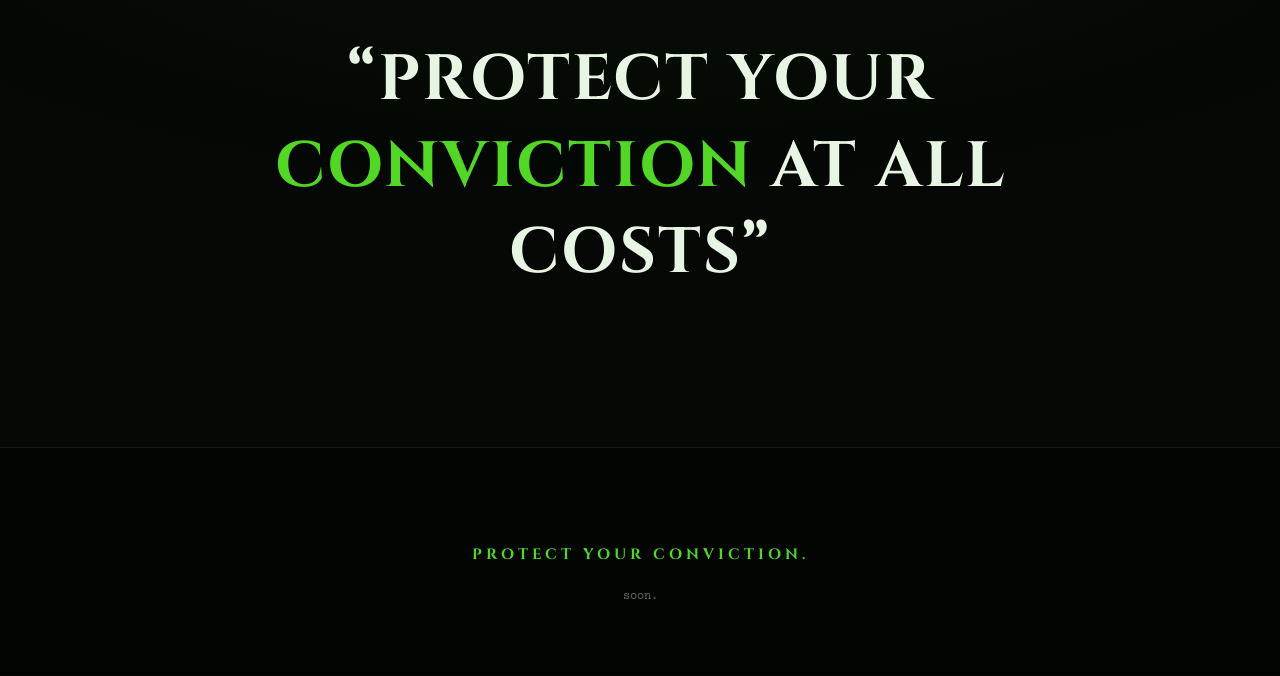
==== commit a040ea58: "Hero: back to centered, drop CA pill and left wash Co-Authored-By: Claude Fable 5 <noreply@anthropic" ====
--- a/index.html
+++ b/index.html
@@ -46,10 +46,6 @@
   <div class="hero-content">
     <h1 class="hero-title">CONVICTION</h1>
     <p class="hero-sub">Protect it at all costs.</p>
-    <button class="ca-pill js-copy" type="button" aria-label="copy contract address">
-      <span class="ca-text js-ca">soon.</span>
-      <svg class="ca-icon" width="14" height="14" viewBox="0 0 24 24" fill="none" stroke="currentColor" stroke-width="2" stroke-linecap="round" stroke-linejoin="round" aria-hidden="true"><rect x="9" y="9" width="13" height="13" rx="2"/><path d="M5 15H4a2 2 0 0 1-2-2V4a2 2 0 0 1 2-2h9a2 2 0 0 1 2 2v1"/></svg>
-    </button>
     <div class="hero-actions">
       <a class="btn btn-solid js-buy" href="#" target="_blank" rel="noopener">Buy $Conviction</a>
       <a class="btn btn-ghost js-community" href="#" target="_blank" rel="noopener">Community</a>
--- a/style.css
+++ b/style.css
@@ -236,6 +236,7 @@
   min-height: 620px;
   display: flex;
   align-items: flex-end;
+  justify-content: center;
   overflow: hidden;
 }
 
@@ -252,7 +253,6 @@
   position: absolute;
   inset: 0;
   background:
-    linear-gradient(90deg, rgba(5, 8, 5, 0.6) 0%, rgba(5, 8, 5, 0.25) 34%, transparent 60%),
     linear-gradient(to top, rgba(5, 8, 5, 0.96) 0%, rgba(5, 8, 5, 0.6) 16%, transparent 34%),
     linear-gradient(to bottom, rgba(5, 8, 5, 0.25) 0%, transparent 30%);
 }
@@ -260,11 +260,8 @@
 .hero-content {
   position: relative;
   z-index: 3;
-  width: 100%;
-  max-width: 1160px;
-  margin: 0 auto;
   padding: 0 32px 8vh;
-  text-align: left;
+  text-align: center;
   animation: hero-rise 1.4s cubic-bezier(0.22, 1, 0.36, 1) both;
 }
 
@@ -292,42 +289,11 @@
   margin-top: 18px;
 }
 
-.ca-pill {
-  display: inline-flex;
-  align-items: center;
-  gap: 10px;
-  margin-top: 28px;
-  max-width: 100%;
-  font-family: var(--mono);
-  font-size: 13px;
-  color: var(--ray);
-  background: var(--card-bg);
-  -webkit-backdrop-filter: blur(8px);
-  backdrop-filter: blur(8px);
-  border: 1px solid var(--line-strong);
-  border-radius: 999px;
-  padding: 10px 18px;
-  cursor: pointer;
-  transition: border-color var(--transition);
-}
-
-.ca-pill:hover { border-color: var(--green); }
-
-.ca-text {
-  overflow: hidden;
-  text-overflow: ellipsis;
-  white-space: nowrap;
-}
-
-.ca-icon {
-  flex-shrink: 0;
-  color: var(--grey);
-}
-
 .hero-actions {
   display: flex;
+  justify-content: center;
   gap: 14px;
-  margin-top: 28px;
+  margin-top: 32px;
   flex-wrap: wrap;
 }
 
@@ -774,8 +740,7 @@
 
   .section { padding: 88px 24px; }
   .hero-content { padding: 0 24px 7vh; }
-  .hero-actions { margin-top: 24px; }
-  .ca-pill { margin-top: 24px; }
+  .hero-actions { margin-top: 26px; }
   .btn { padding: 14px 26px; }
 
   .archive { padding-left: 0; padding-right: 0; }
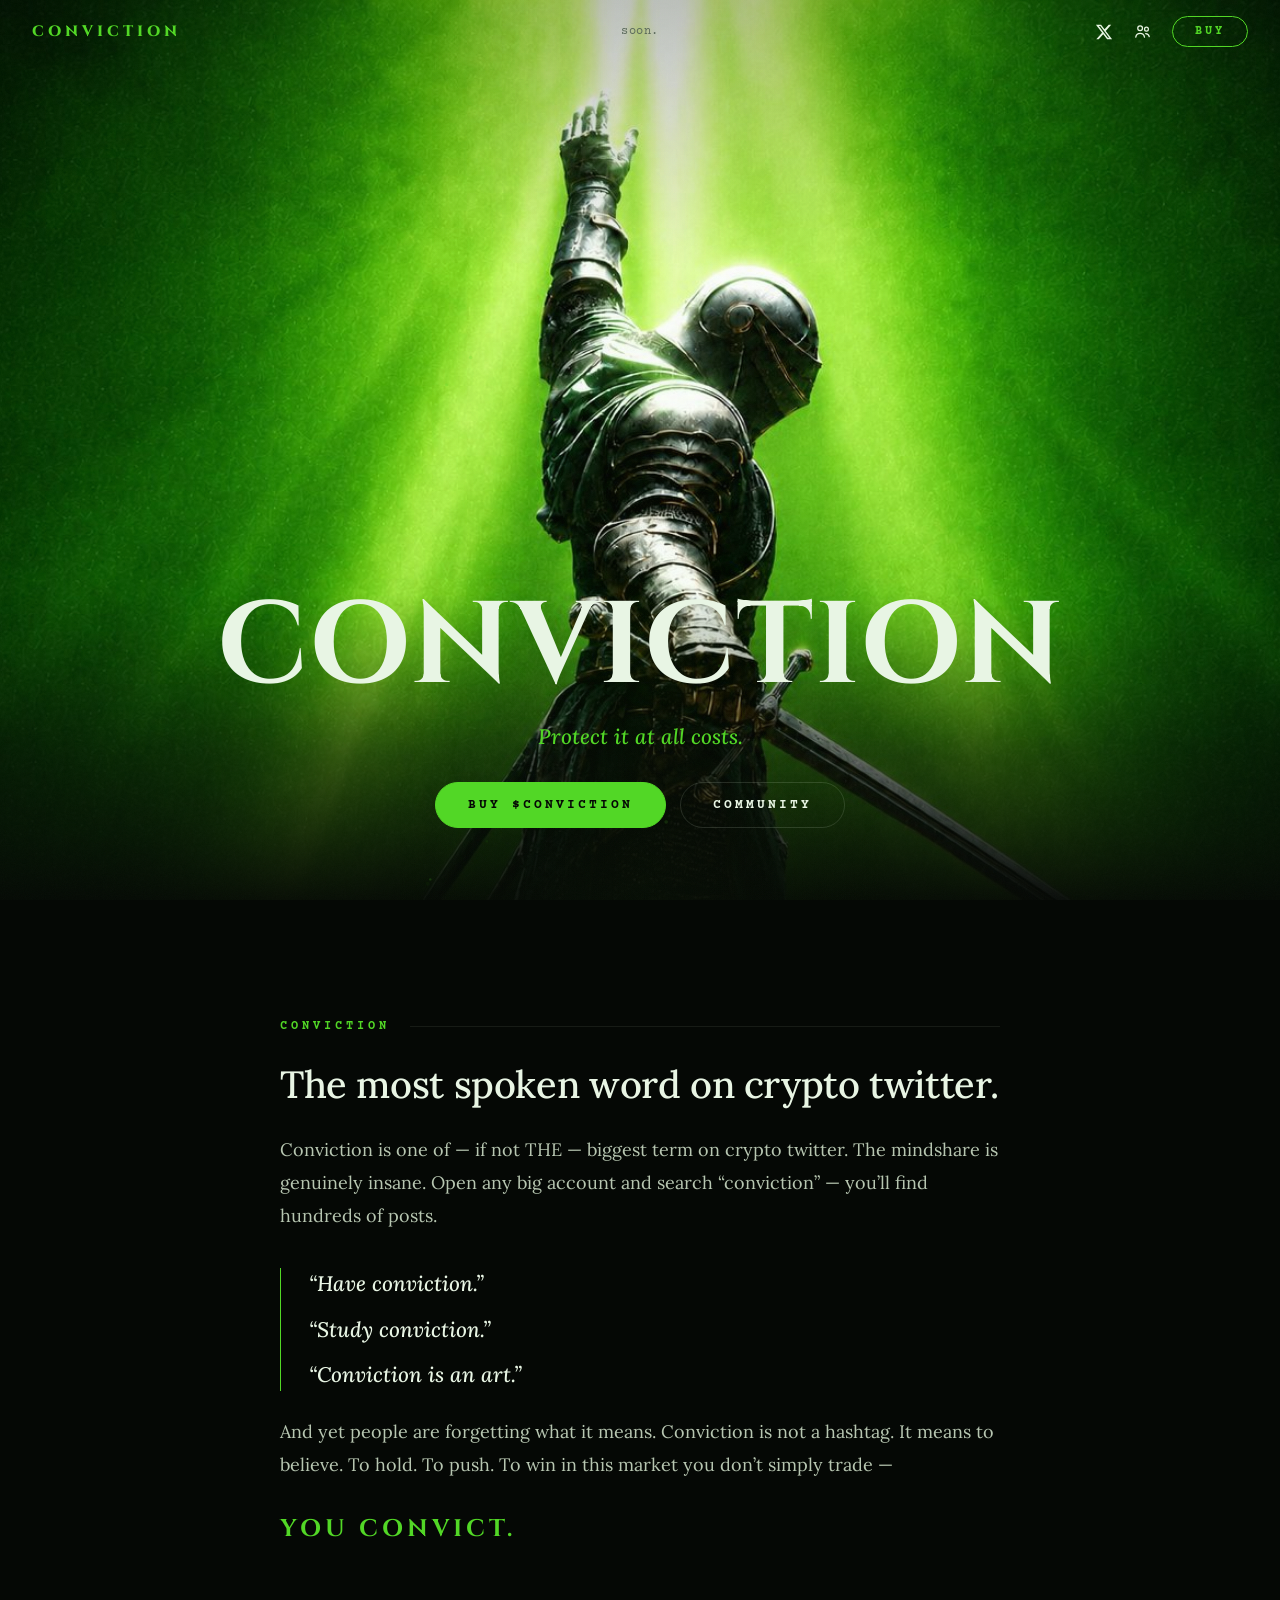
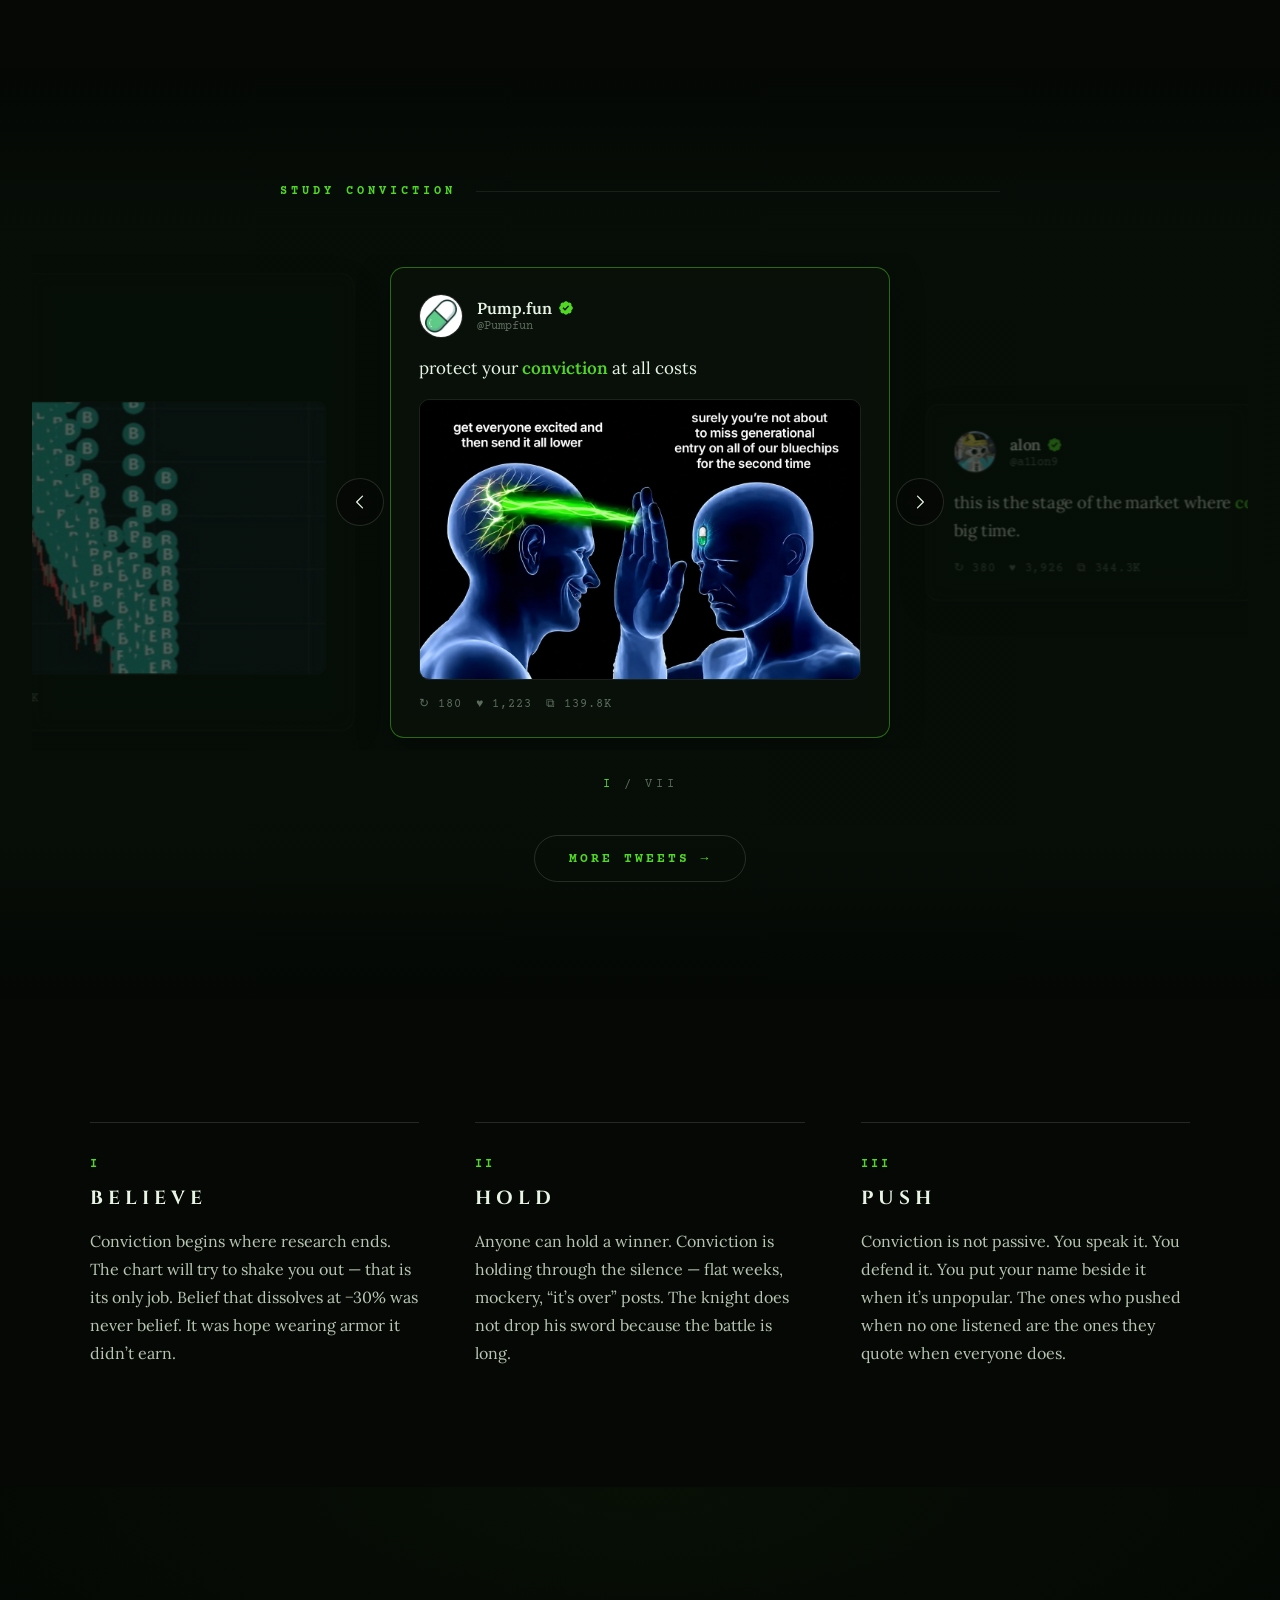
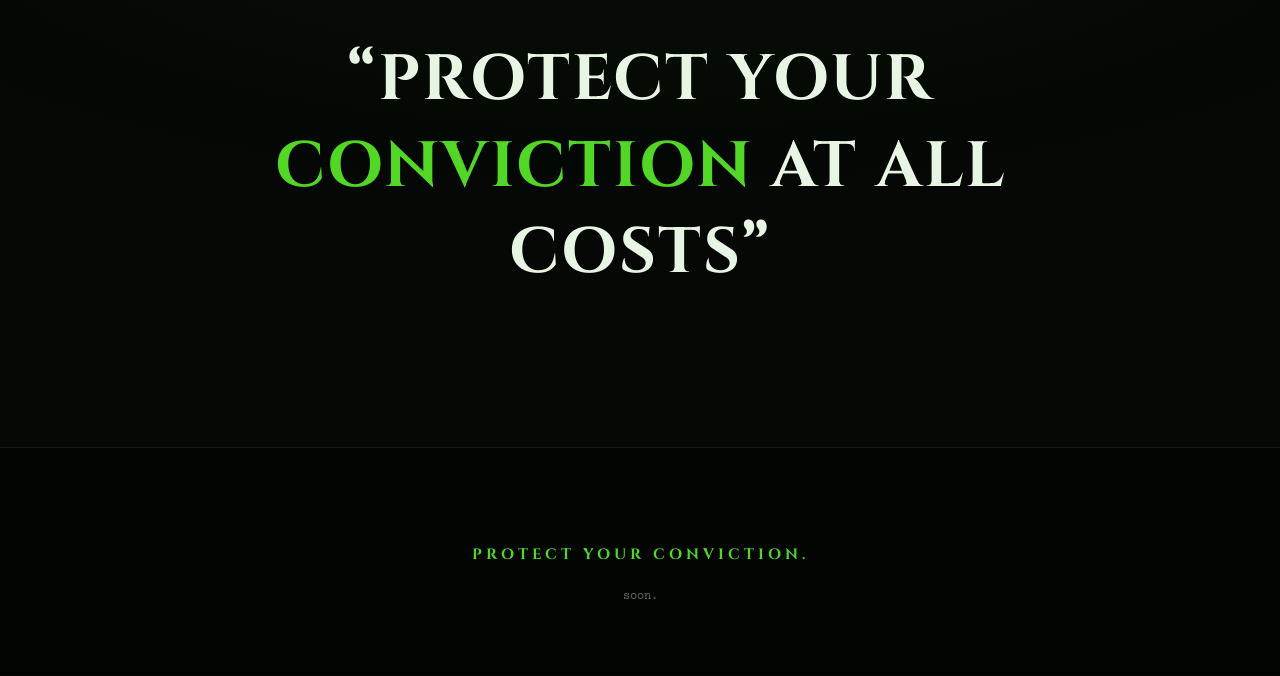
==== commit 982dd24a: "Title -> Conviction, wire up favicon (resized 1254px/2.8MB -> 128px/44KB) Co-Authored-By: Claude Fab" ====
--- a/index.html
+++ b/index.html
@@ -3,13 +3,13 @@
 <head>
 <meta charset="UTF-8">
 <meta name="viewport" content="width=device-width, initial-scale=1.0">
-<title>CONVICTION — Protect Your Conviction</title>
+<title>Conviction</title>
 <meta name="description" content="Conviction is not a hashtag. It means to believe. To hold. To push. Protect it at all costs.">
-<meta property="og:title" content="CONVICTION — Protect Your Conviction">
+<meta property="og:title" content="Conviction">
 <meta property="og:description" content="The oath of the trenches. Protect it at all costs.">
 <meta property="og:image" content="/static/hero.jpg">
 <meta property="og:type" content="website">
-<link rel="icon" href="/favicon.ico">
+<link rel="icon" type="image/png" href="/static/favicon.png">
 <link rel="preconnect" href="https://fonts.googleapis.com">
 <link rel="preconnect" href="https://fonts.gstatic.com" crossorigin>
 <link href="https://fonts.googleapis.com/css2?family=Cinzel:wght@700;800&family=Lora:ital,wght@0,400;0,500;0,600;1,400;1,500&family=Courier+Prime:wght@400;700&display=swap" rel="stylesheet">
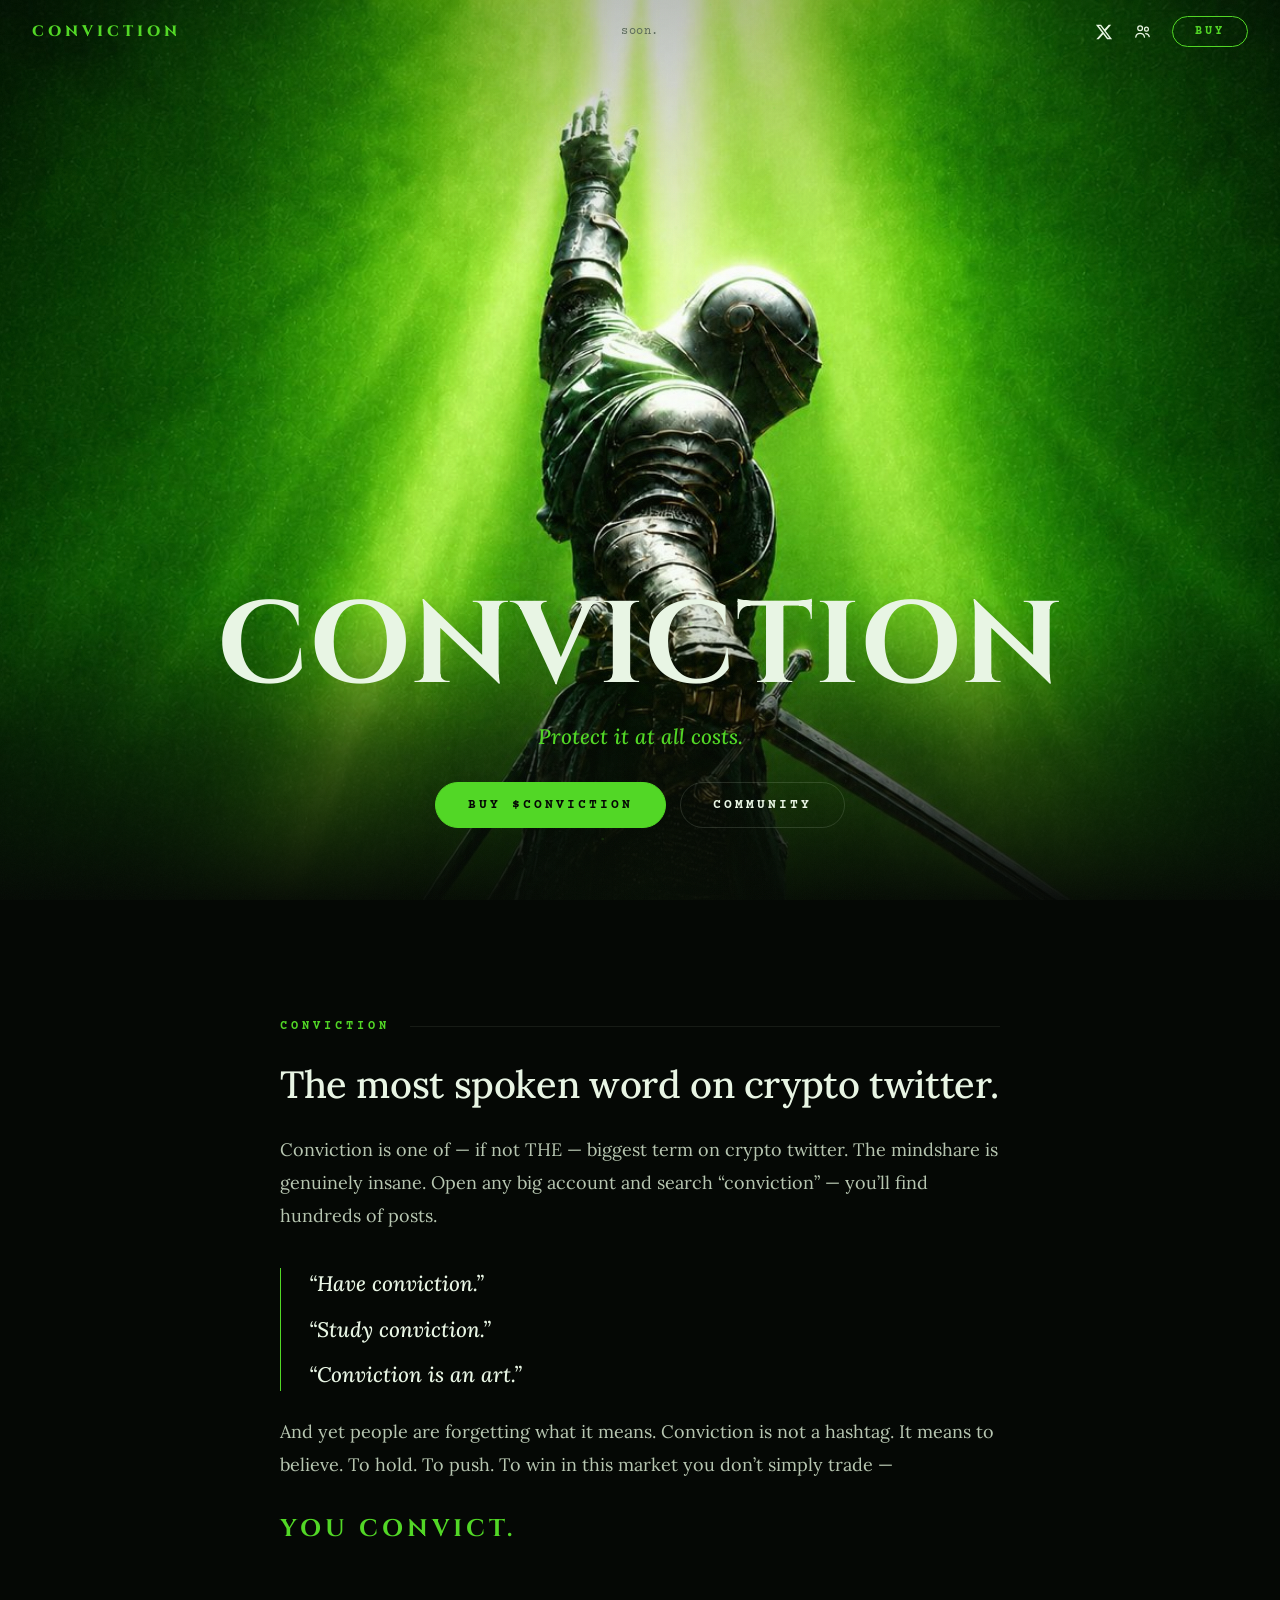
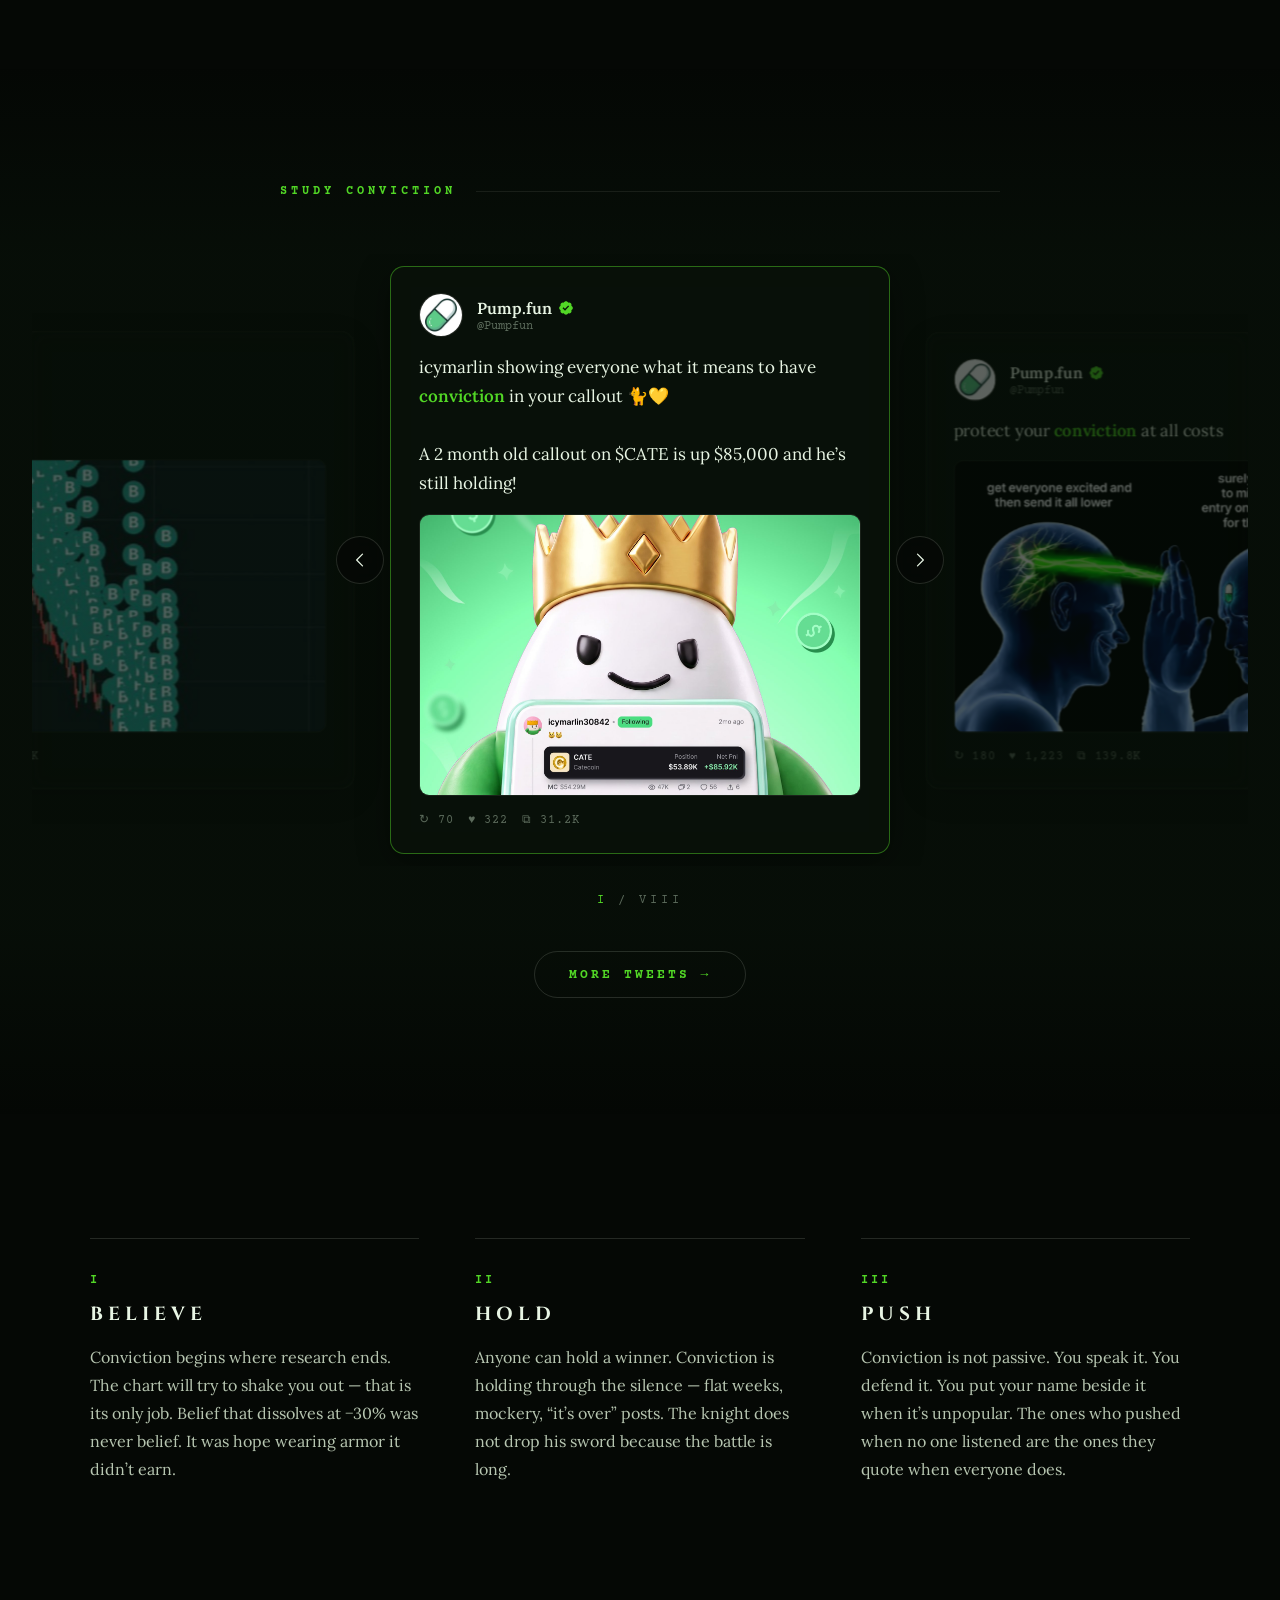
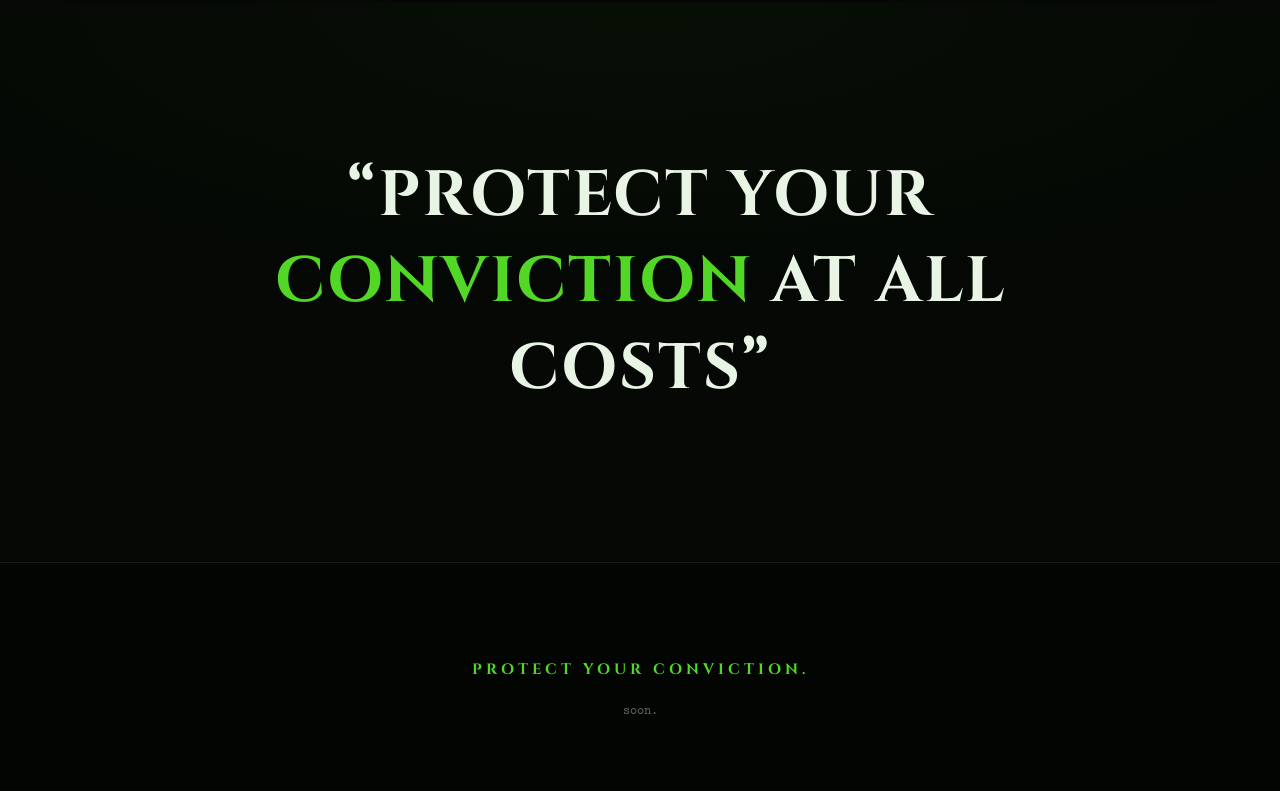
==== commit ef20c1b6: "New main tweet (pump.fun callout conviction), old decree tweet moved into the feed; counter I/VIII C" ====
--- a/index.html
+++ b/index.html
@@ -84,8 +84,24 @@
 
     <div class="gal-track" id="galTrack">
 
-      <!-- 1. pump.fun — THE DECREE -->
-      <a class="tweet tweet-main" href="https://x.com/Pumpfun/status/2074941511607750800" target="_blank" rel="noopener">
+      <!-- 1. pump.fun — main: conviction in your callout -->
+      <a class="tweet tweet-main" href="https://x.com/Pumpfun/status/2110050310232342864" target="_blank" rel="noopener">
+        <div class="tweet-head">
+          <img class="tweet-avatar" src="static/avatars/pumpfun.jpg" alt="" onerror="this.style.visibility='hidden'">
+          <div class="tweet-id">
+            <span class="tweet-name">Pump.fun
+              <svg class="verified" viewBox="0 0 24 24" width="16" height="16" fill="currentColor"><path d="M22.25 12c0-1.43-.88-2.67-2.19-3.34.46-1.39.2-2.9-.81-3.91s-2.52-1.27-3.91-.81c-.66-1.31-1.91-2.19-3.34-2.19s-2.67.88-3.33 2.19c-1.4-.46-2.91-.2-3.92.81s-1.26 2.52-.8 3.91c-1.31.67-2.2 1.91-2.2 3.34s.89 2.67 2.2 3.34c-.46 1.39-.21 2.9.8 3.91s2.52 1.26 3.91.81c.67 1.31 1.91 2.19 3.34 2.19s2.68-.88 3.34-2.19c1.39.45 2.9.2 3.91-.81s1.27-2.52.81-3.91c1.31-.67 2.19-1.91 2.19-3.34zm-11.71 4.2L6.8 12.46l1.41-1.42 2.26 2.26 4.8-5.23 1.47 1.36-6.2 6.77z"/></svg>
+            </span>
+            <span class="tweet-handle">@Pumpfun</span>
+          </div>
+        </div>
+        <p class="tweet-text">icymarlin showing everyone what it means to have <em class="cv">conviction</em> in your callout 🐈💛<br><br>A 2 month old callout on $CATE is up $85,000 and he&rsquo;s still holding!</p>
+        <div class="media-wrap"><img class="tweet-media" src="static/tweets/pumpfun-new-main.jpg" alt="" onerror="this.parentNode.style.display='none'"></div>
+        <p class="tweet-stats">↻ 70&ensp;&ensp;♥ 322&ensp;&ensp;⧉ 31.2K</p>
+      </a>
+
+      <!-- 2. pump.fun — protect your conviction -->
+      <a class="tweet" href="https://x.com/Pumpfun/status/2074941511607750800" target="_blank" rel="noopener">
         <div class="tweet-head">
           <img class="tweet-avatar" src="static/avatars/pumpfun.jpg" alt="" onerror="this.style.visibility='hidden'">
           <div class="tweet-id">
@@ -100,7 +116,7 @@
         <p class="tweet-stats">↻ 180&ensp;&ensp;♥ 1,223&ensp;&ensp;⧉ 139.8K</p>
       </a>
 
-      <!-- 2. alon — stage of the market -->
+      <!-- 3. alon — stage of the market -->
       <a class="tweet" href="https://x.com/a1lon9/status/1968063356042100841" target="_blank" rel="noopener">
         <div class="tweet-head">
           <img class="tweet-avatar" src="static/avatars/alon.jpg" alt="" onerror="this.style.visibility='hidden'">
@@ -115,7 +131,7 @@
         <p class="tweet-stats">↻ 380&ensp;&ensp;♥ 3,926&ensp;&ensp;⧉ 344.3K</p>
       </a>
 
-      <!-- 3. Solana -->
+      <!-- 4. Solana -->
       <a class="tweet" href="https://x.com/solana/status/1869889518637379906" target="_blank" rel="noopener">
         <div class="tweet-head">
           <img class="tweet-avatar" src="static/avatars/solana.jpg" alt="" onerror="this.style.visibility='hidden'">
@@ -131,7 +147,7 @@
         <p class="tweet-stats">↻ 11&ensp;&ensp;♥ 52&ensp;&ensp;⧉ 8.7K</p>
       </a>
 
-      <!-- 4. toly -->
+      <!-- 5. toly -->
       <a class="tweet" href="https://x.com/toly/status/1854291331730047481" target="_blank" rel="noopener">
         <div class="tweet-head">
           <img class="tweet-avatar" src="static/avatars/toly.jpg" alt="" onerror="this.style.visibility='hidden'">
@@ -146,7 +162,7 @@
         <p class="tweet-stats">↻ 1&ensp;&ensp;♥ 7&ensp;&ensp;⧉ 663</p>
       </a>
 
-      <!-- 5. alon — trump -->
+      <!-- 6. alon — trump -->
       <a class="tweet" href="https://x.com/a1lon9/status/1796316777519149470" target="_blank" rel="noopener">
         <div class="tweet-head">
           <img class="tweet-avatar" src="static/avatars/alon.jpg" alt="" onerror="this.style.visibility='hidden'">
@@ -161,7 +177,7 @@
         <p class="tweet-stats">↻ 7&ensp;&ensp;♥ 98&ensp;&ensp;⧉ 8.3K</p>
       </a>
 
-      <!-- 6. pump.fun — POV (video) -->
+      <!-- 7. pump.fun — POV (video) -->
       <a class="tweet" href="https://x.com/Pumpfun/status/2068363103134269714" target="_blank" rel="noopener">
         <div class="tweet-head">
           <img class="tweet-avatar" src="static/avatars/pumpfun.jpg" alt="" onerror="this.style.visibility='hidden'">
@@ -177,7 +193,7 @@
         <p class="tweet-stats">↻ 141&ensp;&ensp;♥ 2,147&ensp;&ensp;⧉ 250.8K</p>
       </a>
 
-      <!-- 7. decu — study conviction -->
+      <!-- 8. decu — study conviction -->
       <a class="tweet" href="https://x.com/notdecu/status/1977514870317928576" target="_blank" rel="noopener">
         <div class="tweet-head">
           <img class="tweet-avatar" src="static/avatars/decu.jpg" alt="" onerror="this.style.visibility='hidden'">
@@ -200,7 +216,7 @@
     </button>
   </div>
 
-  <p class="gal-counter"><span id="galIndex">I</span>&ensp;/&ensp;VII</p>
+  <p class="gal-counter"><span id="galIndex">I</span>&ensp;/&ensp;VIII</p>
 
   <div class="archive-more reveal">
     <a class="btn btn-archive" href="https://x.com/search?q=conviction%20(from%3Asolana%20OR%20from%3Apumpfun%20OR%20from%3Aa1lon9%20OR%20from%3Atoly%20OR%20from%3Ablknoiz06%20OR%20from%3Anotdecu%20OR%20from%3Aelonmusk%20OR%20from%3ACupseyy)&f=live&src=typed_query" target="_blank" rel="noopener">More Tweets →</a>
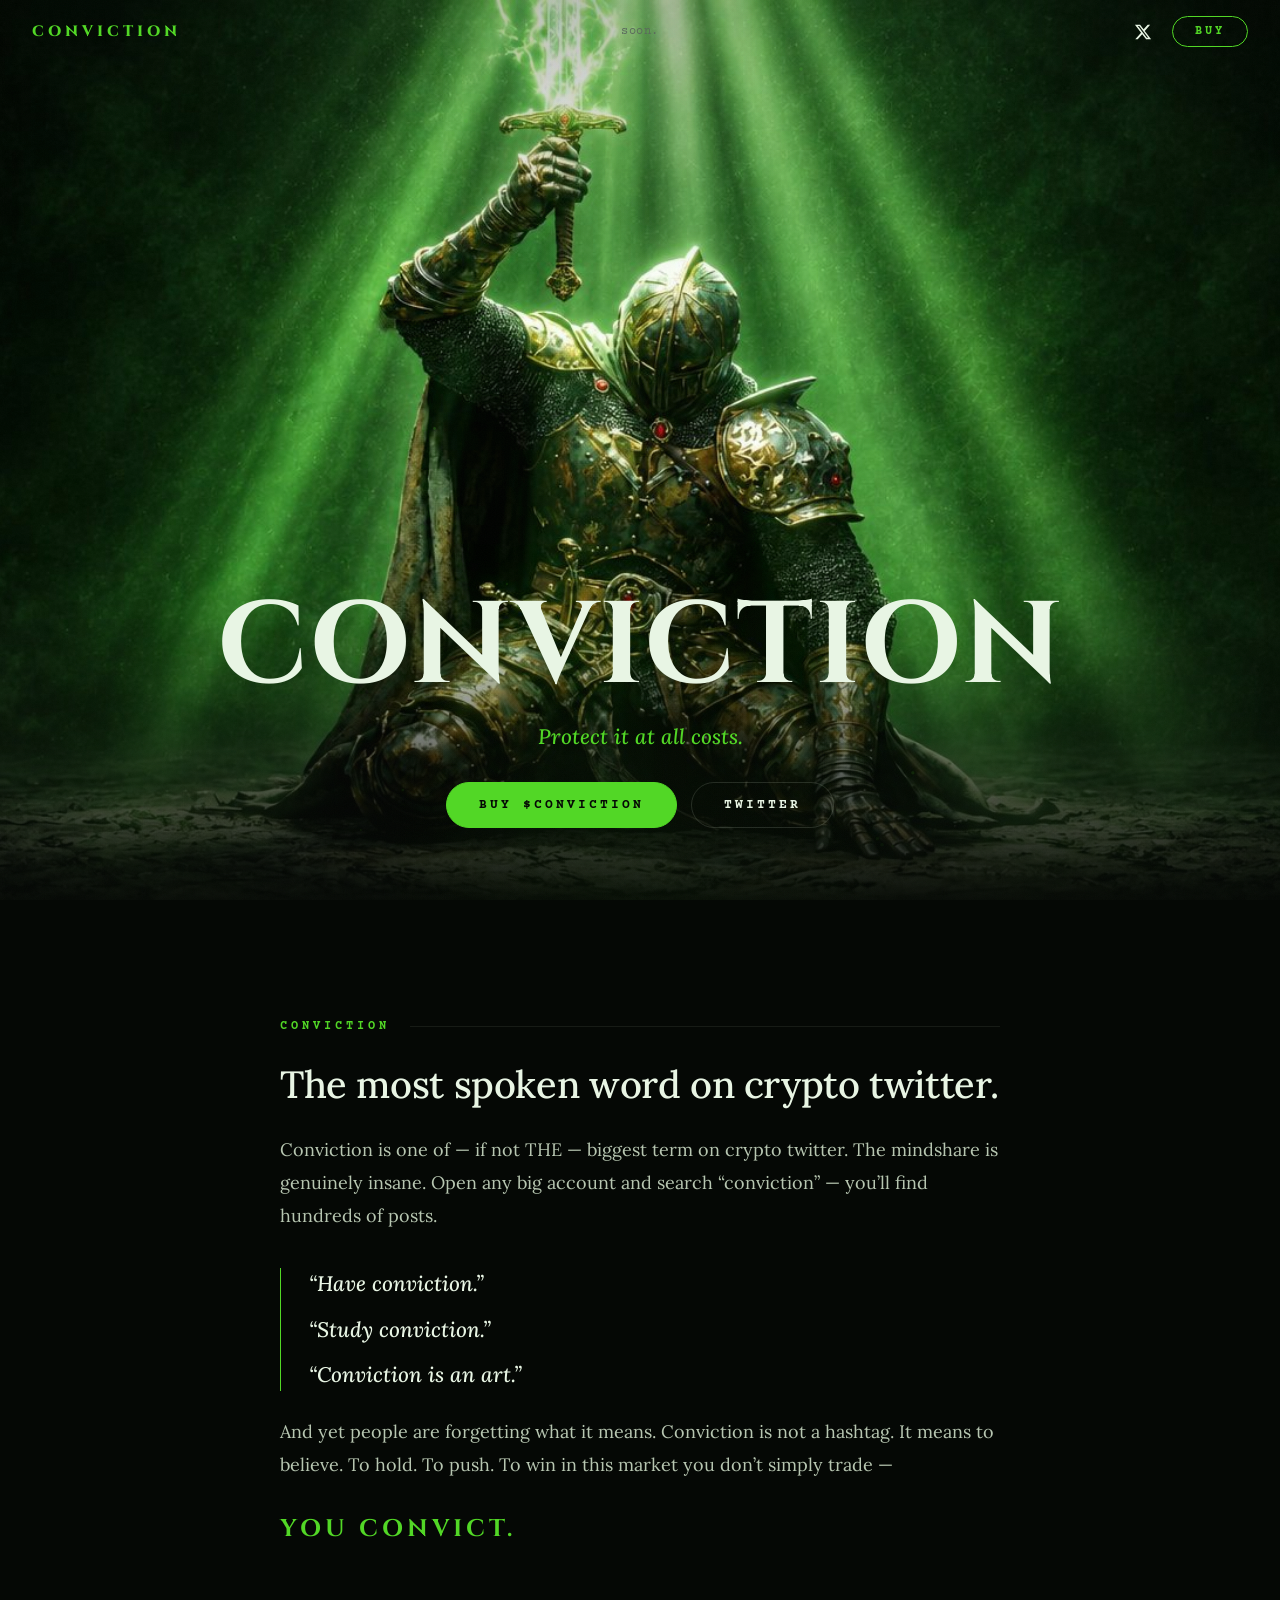
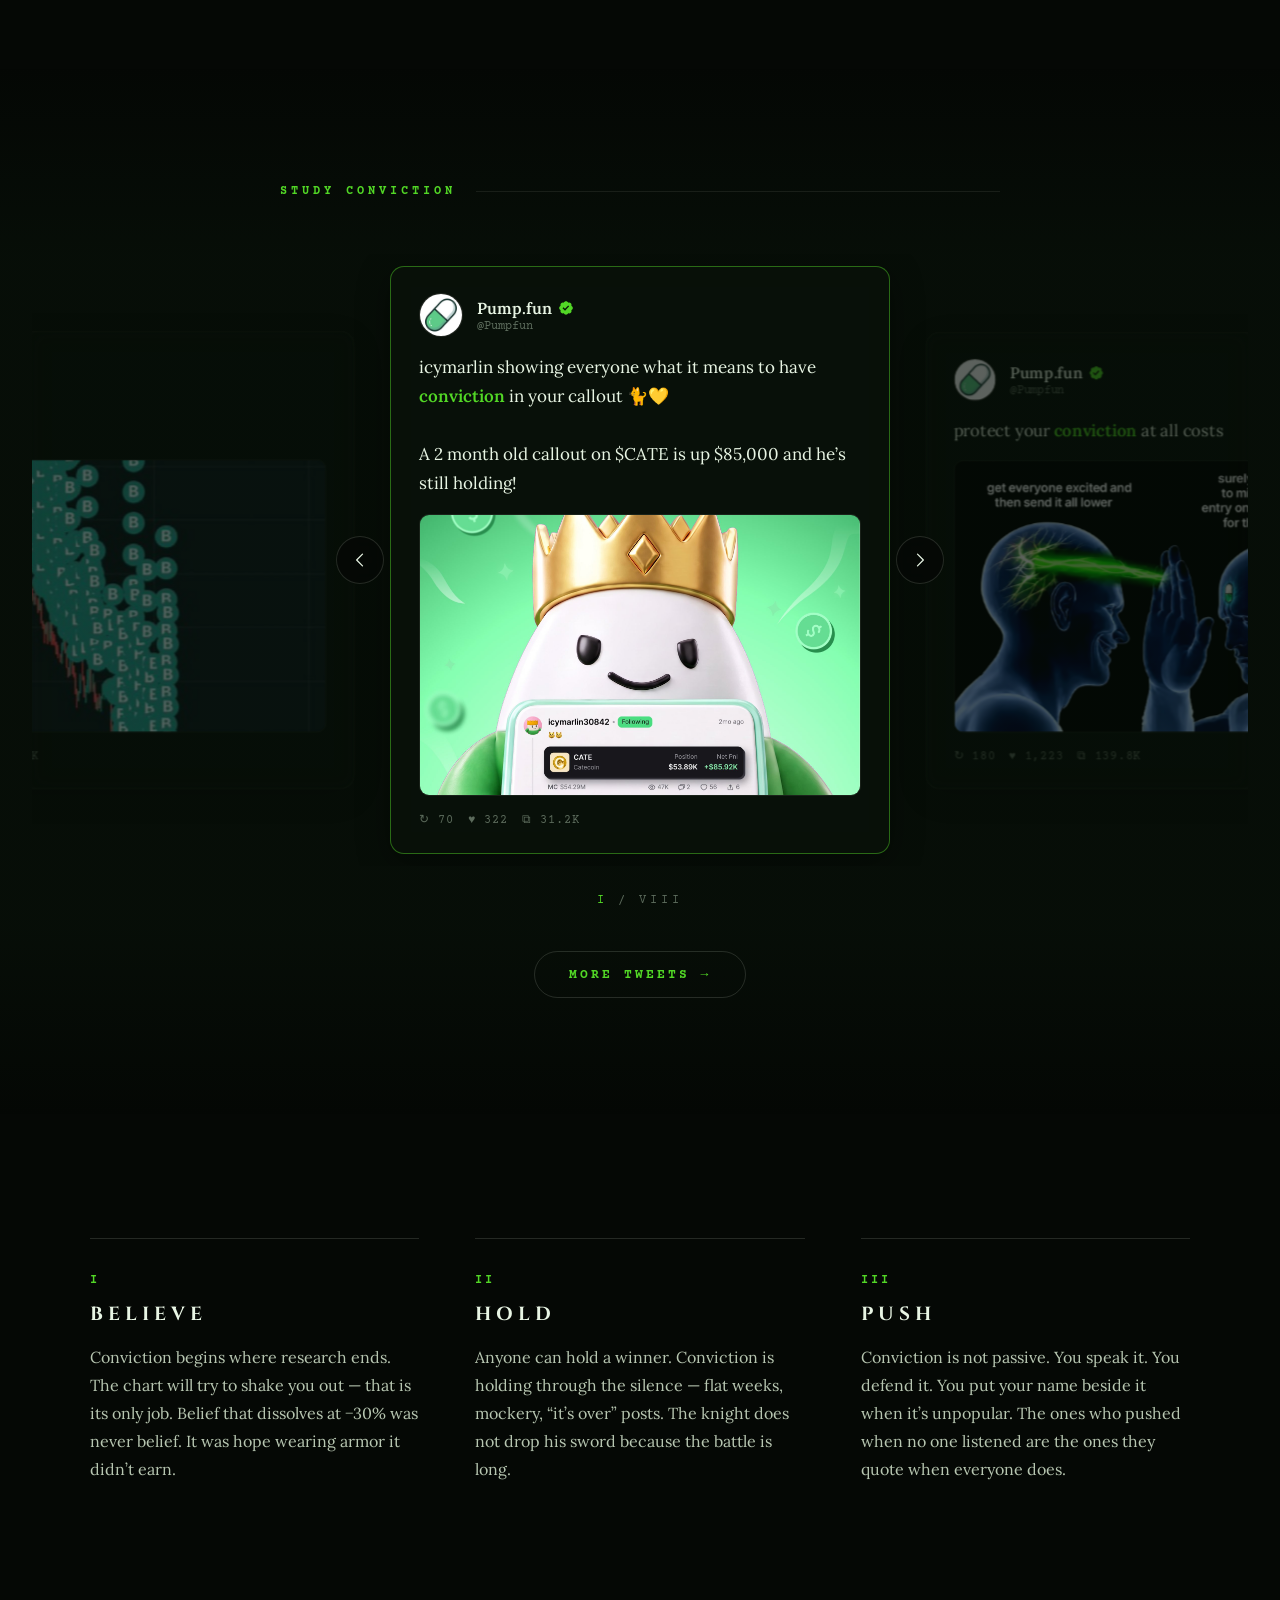
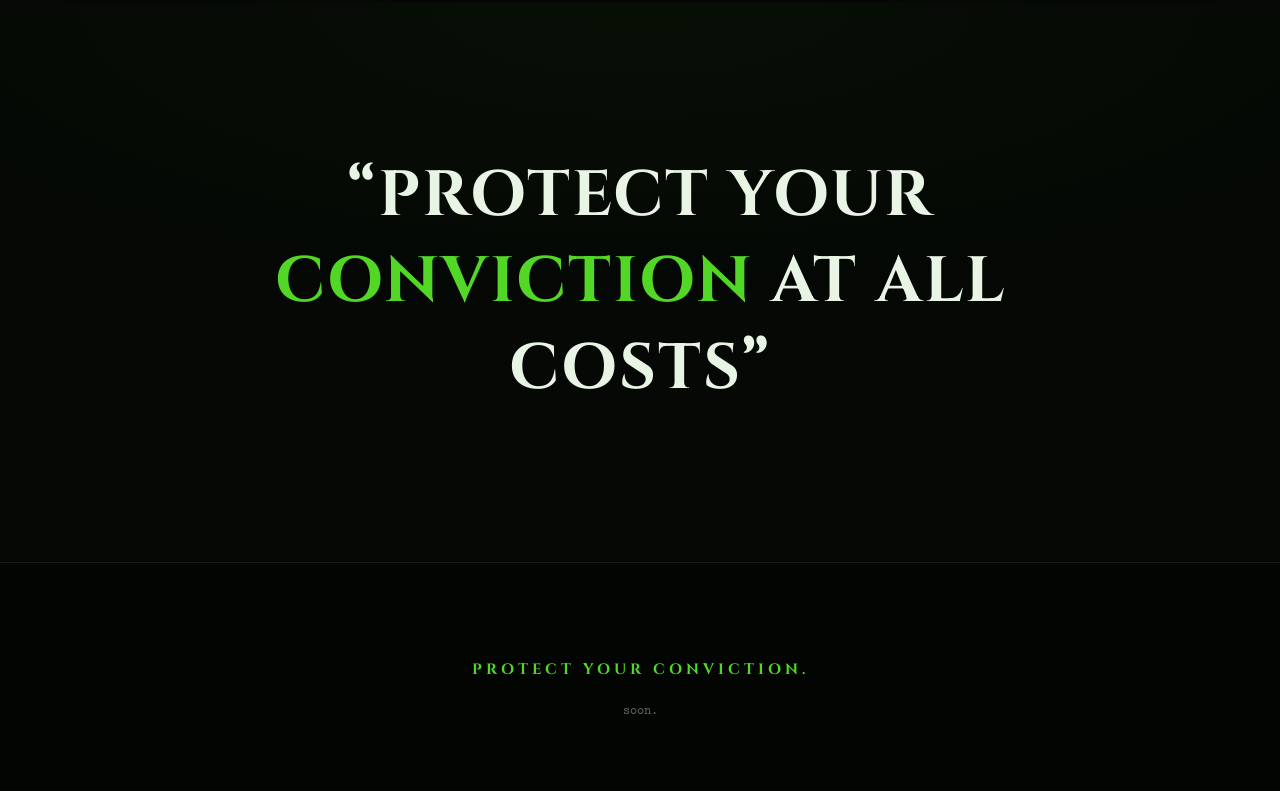
==== commit bd6dd29c: "Drop twitter community everywhere; hero ghost button now links to the twitter profile Co-Authored-By" ====
--- a/index.html
+++ b/index.html
@@ -32,9 +32,6 @@
     <a class="nav-icon js-x" href="#" target="_blank" rel="noopener" aria-label="X">
       <svg viewBox="0 0 24 24" width="18" height="18" fill="currentColor"><path d="M18.244 2.25h3.308l-7.227 8.26 8.502 11.24H16.17l-5.214-6.817L4.99 21.75H1.68l7.73-8.835L1.254 2.25H8.08l4.713 6.231zm-1.161 17.52h1.833L7.084 4.126H5.117z"/></svg>
     </a>
-    <a class="nav-icon js-community" href="#" target="_blank" rel="noopener" aria-label="Community">
-      <svg viewBox="0 0 24 24" width="19" height="19" fill="none" stroke="currentColor" stroke-width="1.6" stroke-linecap="round" stroke-linejoin="round"><circle cx="9" cy="8" r="3"/><path d="M3.5 19c.6-3 2.8-4.5 5.5-4.5s4.9 1.5 5.5 4.5"/><circle cx="17" cy="9" r="2.4"/><path d="M16 14.7c2.3.2 4 1.6 4.5 3.8"/></svg>
-    </a>
     <a class="nav-acquire js-buy" href="#" target="_blank" rel="noopener">BUY</a>
   </div>
 </nav>
@@ -48,7 +45,7 @@
     <p class="hero-sub">Protect it at all costs.</p>
     <div class="hero-actions">
       <a class="btn btn-solid js-buy" href="#" target="_blank" rel="noopener">Buy $Conviction</a>
-      <a class="btn btn-ghost js-community" href="#" target="_blank" rel="noopener">Community</a>
+      <a class="btn btn-ghost js-x" href="#" target="_blank" rel="noopener">Twitter</a>
     </div>
   </div>
 </header>
